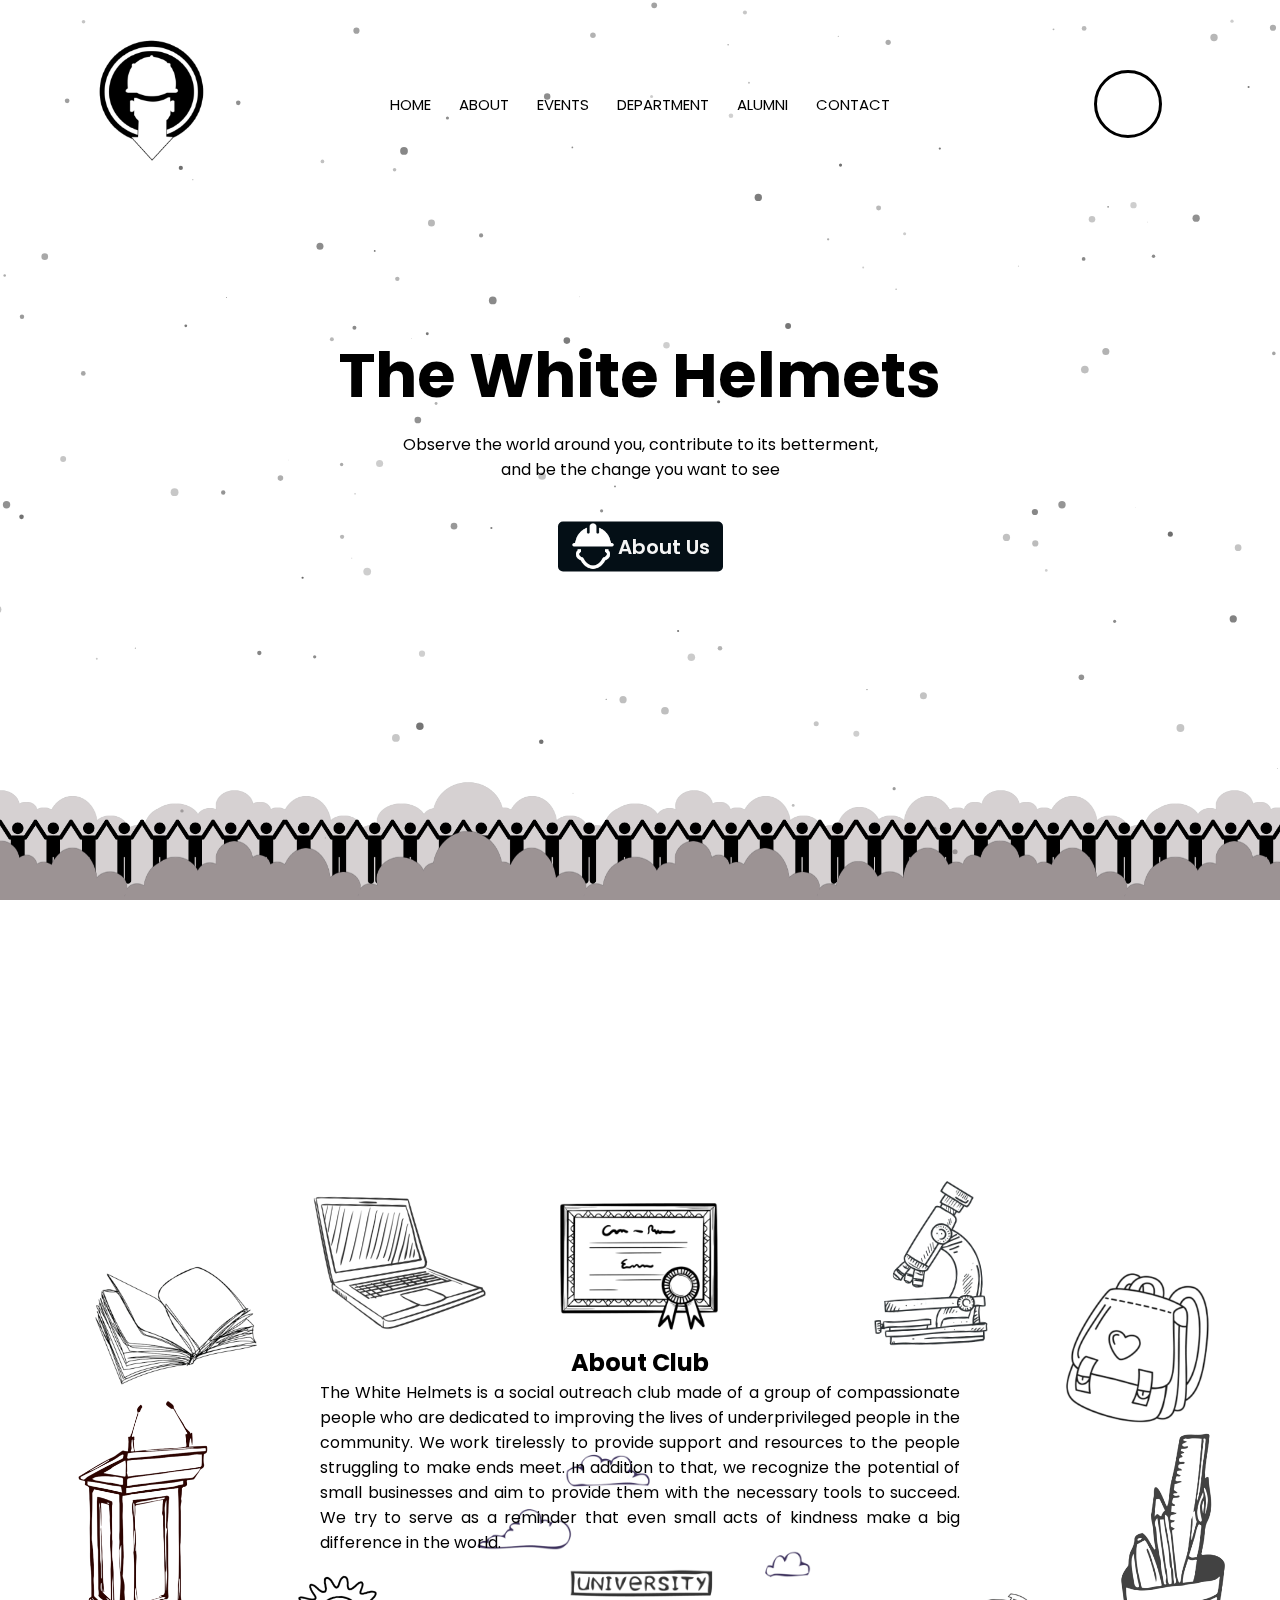
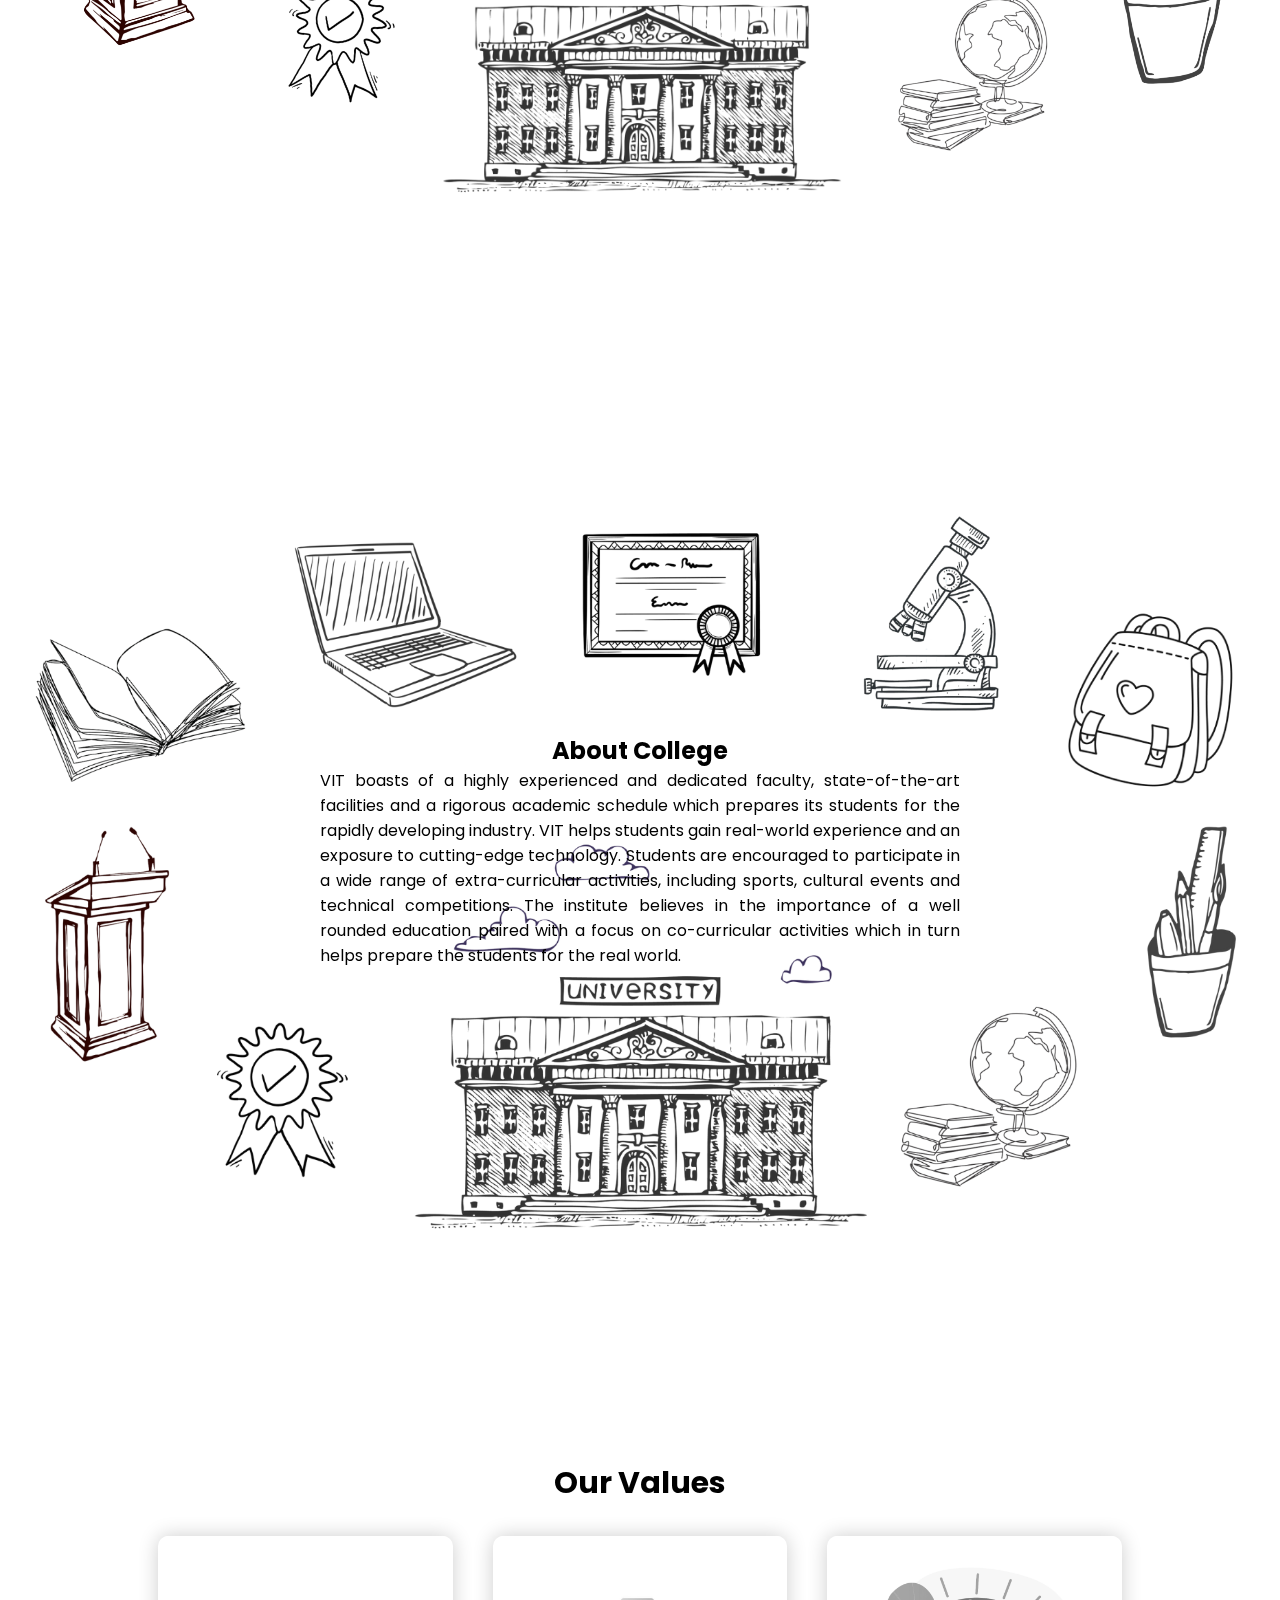
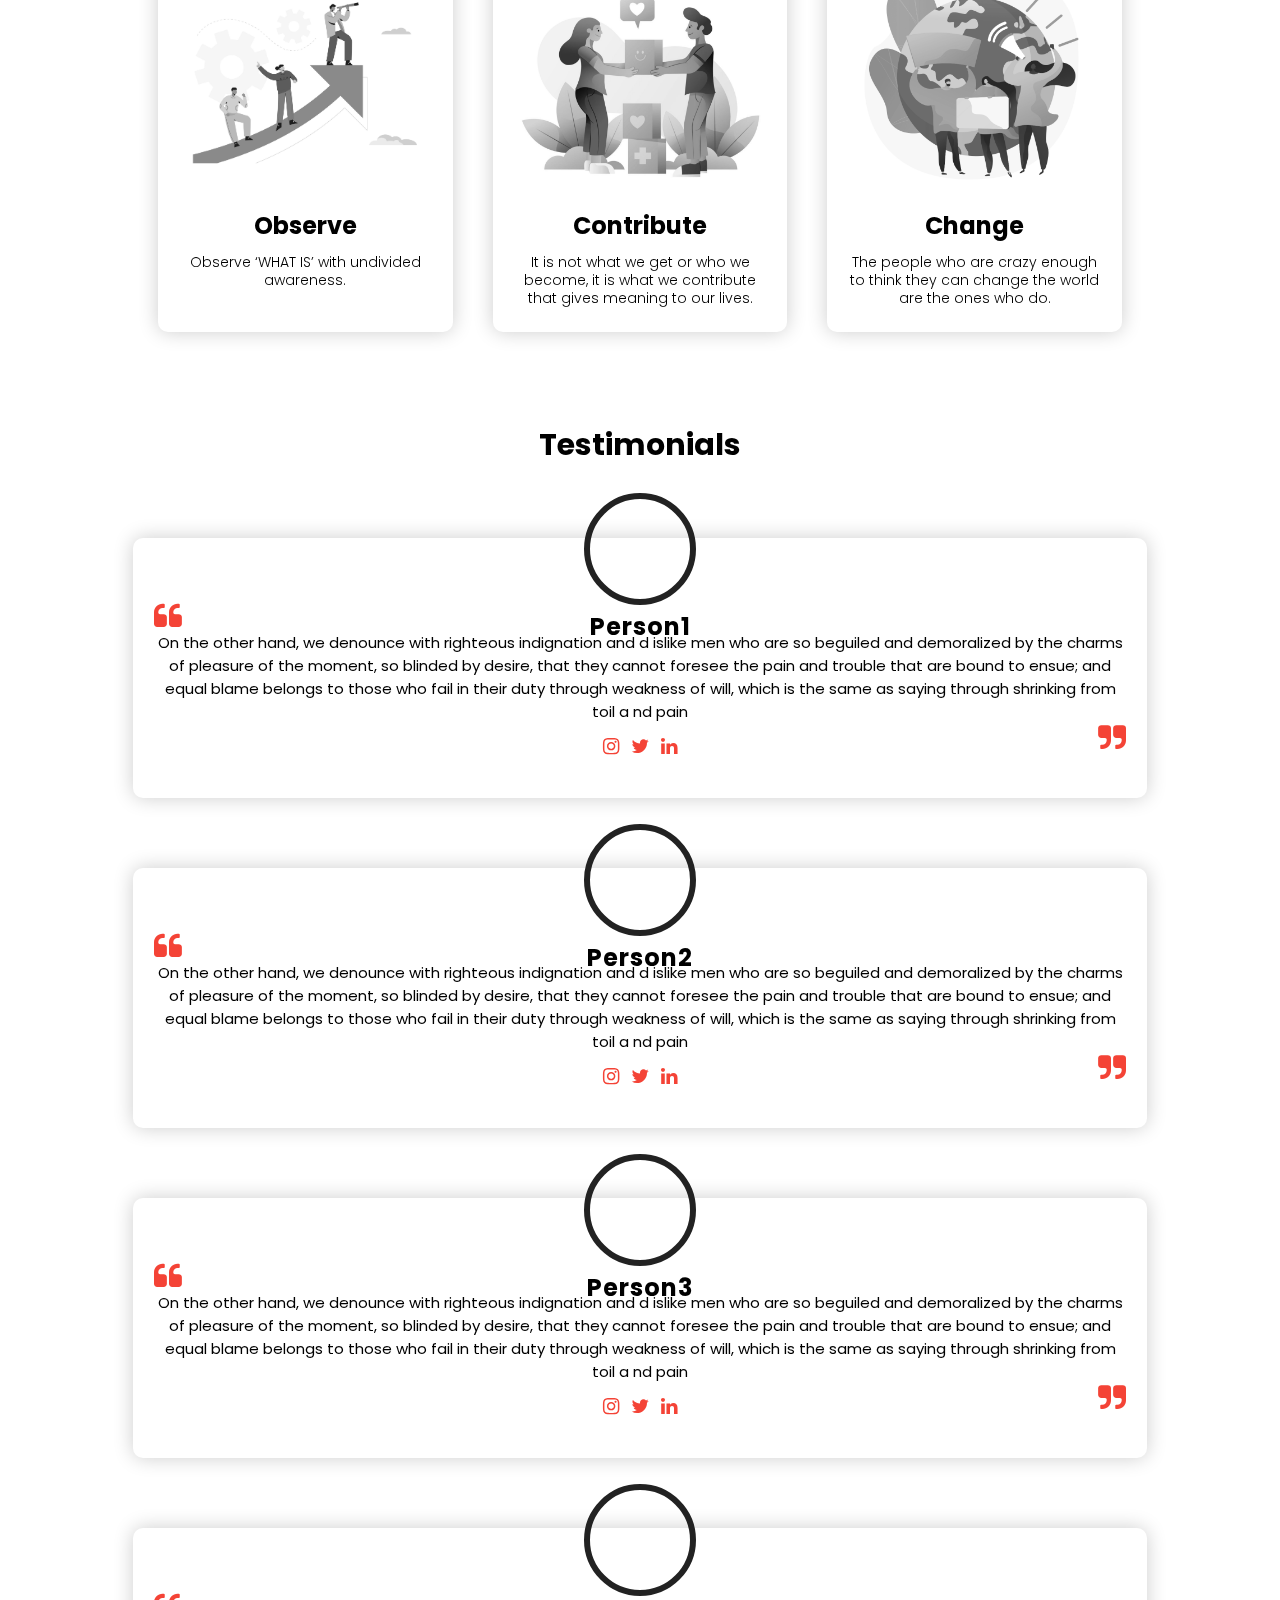
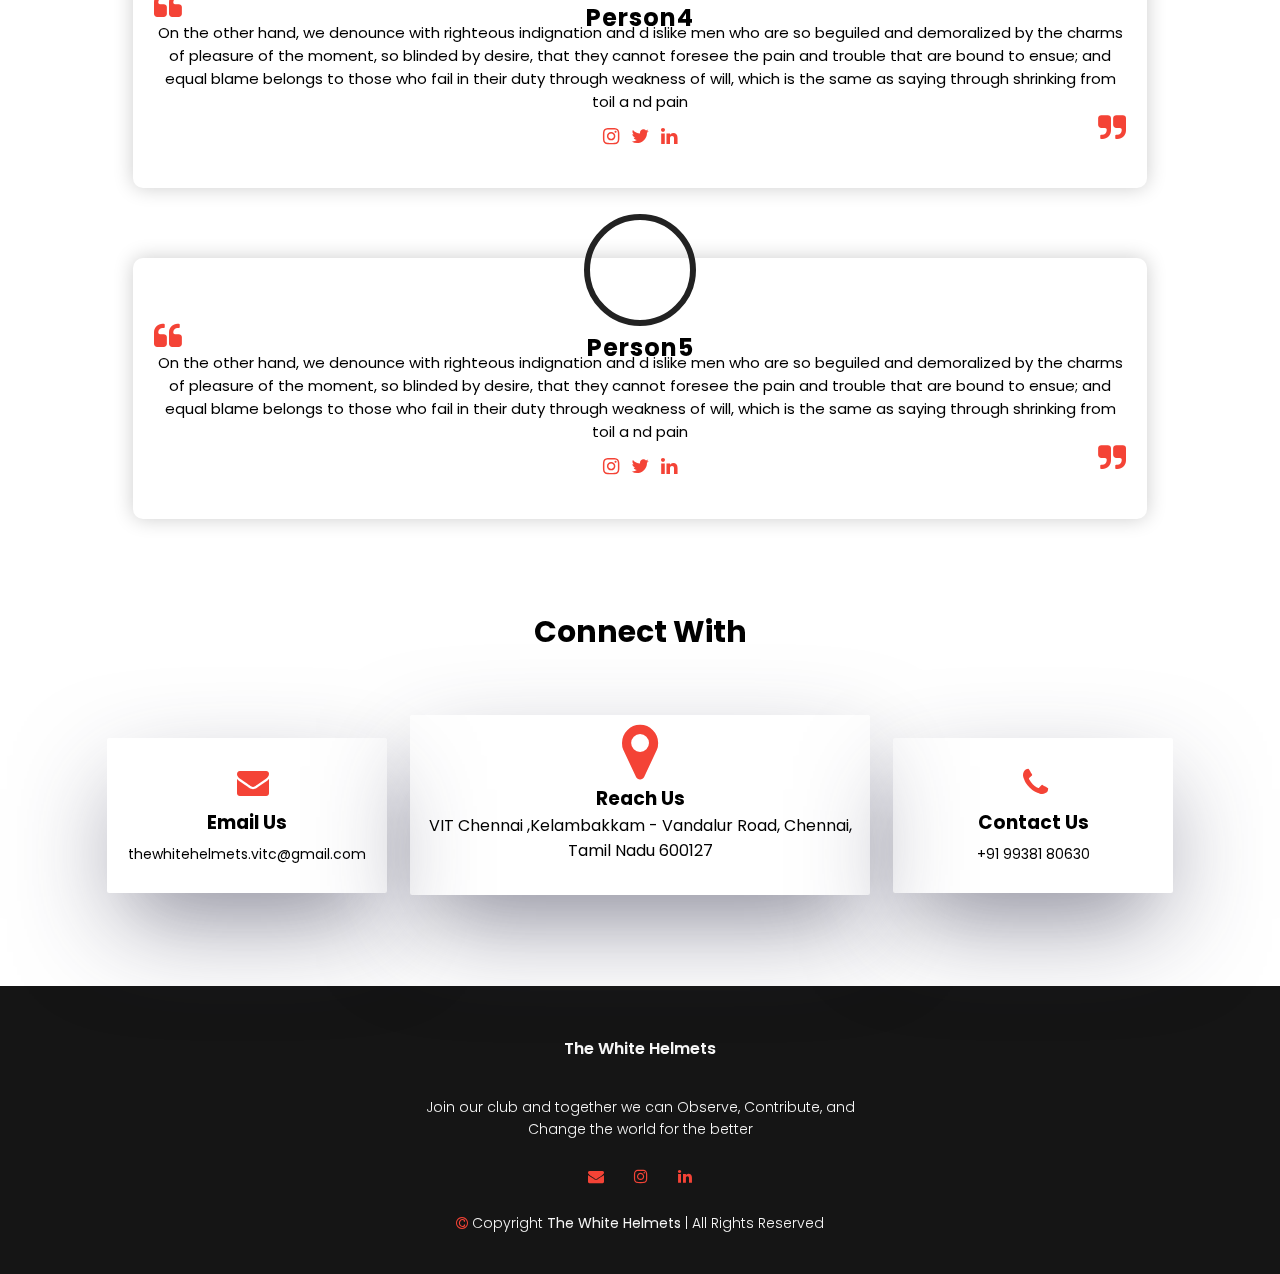
==== index.html @ 74035ccf "Webpage Upload" ====
<!DOCTYPE html>
<html lang="en">
  <head>
    <meta charset="UTF-8" />
    <meta http-equiv="X-UA-Compatible" content="IE=edge" />
    <meta name="viewport" content="width=device-width, initial-scale=1.0" />
    <link rel="stylesheet" href="home.css" />
    <title>The White Helmets</title>
    <link rel="icon" href="image/t_logo.png" type="image/icon type">
    <link rel="preconnect" href="https://fonts.googleapis.com" />
    <link rel="preconnect" href="https://fonts.gstatic.com" crossorigin />
    <link
      href="https://fonts.googleapis.com/css2?family=Poppins:wght@100;300;400;600;700&display=swap"
      rel="stylesheet"
    />
    <link
      rel="stylesheet"
      href="https://stackpath.bootstrapcdn.com/font-awesome/4.7.0/css/font-awesome.min.css"
    />
    <link
      href="https://cdn.jsdelivr.net/npm/remixicon@2.5.0/fonts/remixicon.css"
      rel="stylesheet"
    />
    <link
      rel="stylesheet"
      href="https://cdnjs.cloudflare.com/ajax/libs/owl-carousel/1.3.3/owl.carousel.min.css"
    />
    <link
      rel="stylesheet"
      href="https://cdnjs.cloudflare.com/ajax/libs/owl-carousel/1.3.3/owl.theme.min.css"
    />
  </head>
  <body>
    <!--Loader -->
    <div class="loader">
      <svg class="l-svg" xmlns="http://www.w3.org/2000/svg" xml:lang="en" xmlns:xlink="http://www.w3.org/1999/xlink"
          viewBox="0 0 500 500">
          <defs>
              <path id="textcircle" d="M250,400
                         a150,150 0 0,1 0,-300a150,150 0 0,1 0,300Z" transform="rotate(12,250,250)" />
          </defs>
          <g class="textcircle">
              <text class="l-text" textLength="940">
                  <textPath xlink:href="#textcircle" aria-label="CSS & SVG are awesome" textLength="940">
                      Observe&#160;&#160;Contribute&#160;&#160;Change&#160;&#160;
                  </textPath>
              </text>
          </g>
      </svg>
      </div>
    <!-- section 1-->
    <!-- navbar, Home -->
    <section class="header" id="particles-section">
      <nav>
        <a href="index.html"
          ><img
            src="image/logo.png"
        /></a>
        <div class="nav-links" id="navLinks">
          <div class="mh-link">
            <h2>
              The White<br />
              Helmets
            </h2>
            <i class="fa fa-times" id="fa-times" onclick="hideMenu()"></i>
          </div>
          <ul>
            <li><a href="index.html">HOME</a></li>
            <li><a href="index.html#about">ABOUT</a></li>
            <li><a href="events.html">EVENTS</a></li>
            <li><a href="department.html">DEPARTMENT</a></li>
            <li><a href="alumni.html">ALUMNI</a></li>
            <li><a href="index.html#contact">CONTACT</a></li>
          </ul>
        </div>
        <i class="fa fa-bars" onclick="showMenu()"></i>
        <div class="wrapper">
          <button class="l-btn">
            <i class="ri-share-line"></i>
          </button>
          <ul class="list">
            <li class="item">
              <a href="https://www.instagram.com/twh_vitc/" target="_blank" class="link ig">
                <i class="ri-instagram-line"></i>
              </a>
            </li>
            <li class="item" style="--d: 0.25s">
              <a href="https://www.linkedin.com/company/the-white-helmets-vit-chennai/" target="_blank" class="link tw">
                <i class="ri-linkedin-box-line"></i>
              </a>
            </li>
            <li class="item" style="--d: 0.5s">
              <a href="mailto:thewhitehelmets.vitc@gmail.com" target="_blank" class="link sc">
                <i class="ri-mail-line"></i>
              </a>
            </li>
          </ul>
        </div>
      </nav>
      <div class="text-box">
        <h1>The White Helmets</h1>
        <p>
          Observe the world around you, contribute to its betterment,<br /> and be the change you want to see
          
        </p>
        <div class="au-btn">
          <a class="btn" style="text-decoration: none" href="#about">
            <span class="icon">
              <img src="image/hicon.png" height="50px" />
            </span>
            <span class="text">About Us</span>
          </a>
        </div>
      </div>
      
      <div class="bkcloud cloud1"></div>
      <div class="people people1"></div>
      <div class="frontcloud cloud2"></div>
      <div class="particles-js1" id="particles-js"></div>
    </section>
    <!-- section doodle -->
    <section class="doodle"></section>

    <!-- section 2-->
    <!-- about club -->
<!--    <section class="about-club">
      <div class="row">
        <div class="about-col">
          <img src="image/club.png" />
        </div>
        <div class="about-col">
          <h2>About Club</h2>
          <p class="a-p1">
            The White Helmets is a social outreach club made of a group of 
            compassionate people who are dedicated to improving the lives of 
            underprivileged people in the community. We work tirelessly to 
            provide support and resources to the people struggling to make ends meet. 
            In addition to that, we recognize the potential of small businesses and aim 
            to provide them with the necessary tools to succeed. We try to serve as a 
            reminder that even small acts of kindness make a big difference in the world.
          </p>
        </div>
      </div>
    </section>    -->
    <!-- section doodle -->
    <!--<section class="doodle"></section>-->

    <!-- section 3 -->
    <!-- About Club -->
    <a name="about"></a>
    <section class="about-college">
      <div class="about-coll">
        <h2>About Club</h2>
        <p class="aco-p">
          The White Helmets is a social outreach club made of a group of 
            compassionate people who are dedicated to improving the lives of 
            underprivileged people in the community. We work tirelessly to 
            provide support and resources to the people struggling to make ends meet. 
            In addition to that, we recognize the potential of small businesses and aim 
            to provide them with the necessary tools to succeed. We try to serve as a 
            reminder that even small acts of kindness make a big difference in the world.
        </p>
      </div>
      <div class="image-wrapper">
        <div id="shake-image">
          <img src="image/waste/1.png" class="shake-image" />
          <img src="image/waste/2.png" class="shake-image" />
          <img src="image/waste/3.png" class="shake-image" />
          <img src="image/waste/4.png" class="shake-image" />
          <img src="image/waste/5.png" class="shake-image" />
          <img src="image/waste/6.png" class="shake-image" />
          <img src="image/waste/7.png" class="shake-image" />
          <img src="image/waste/8.png" class="shake-image" />
          <img src="image/waste/9.png" class="shake-image" />
          <img src="image/waste/10.png" class="shake-image" />
        </div>
      </div>
    </section>
    <!-- section doodle -->
    <section class="doodle"></section>

    <!-- section 4 -->
    <!-- about College -->
    <section class="clg-container">
      <div class="about-coll">
        <h2>About College</h2>
        <p class="aco-p">
          VIT boasts of a highly experienced and dedicated faculty, state-of-the-art 
          facilities and a rigorous academic schedule which prepares its students 
          for the rapidly developing industry. VIT helps students gain real-world 
          experience and an exposure to cutting-edge technology. Students are 
          encouraged to participate in a wide range of extra-curricular activities,
           including sports, cultural events and technical competitions. The institute 
           believes in the importance of a well rounded education paired with a focus on 
           co-curricular activities which in turn helps prepare the students for the real world.
        </p>
      </div>
      <div id="shake-image">
      <img src="image/college/1.png" class="co-object" data-value="-2" />
      <img src="image/college/2.png" class="co-object" data-value="6" />
      <img src="image/college/3.png" class="co-object" data-value="4" />
      <img src="image/college/4.png" class="co-object" data-value="6" />
      <img src="image/college/5.png" class="co-object" data-value="8" />
      <img src="image/college/6.png" class="co-object" data-value="-4" />
      <img src="image/college/7.png" class="co-object" data-value="5" />
      <img src="image/college/8.png" class="co-object" data-value="-9" />
      <img src="image/college/9.png" class="co-object" data-value="3" />
      <img src="image/college/10.png" class="co-object" data-value="7" />
    </div>
    </section>
    <!-- section doodle -->
    <section class="doodle"></section>

    <!-- section 5 -->
    <!-- our value-->
    <section class="value">
      <h1>Our Values</h1>
      <div class="v-row">
          <div class="v-card">
              <img src="image/values/1.png">
              <h2>Observe</h2>
              <p>Observe ‘WHAT IS’ with undivided awareness. <br> &emsp;</p>
          </div>
          <div class="v-card">
              <img src="image/values/2.png">
              <h2>Contribute</h2>
              <p>It is not what we get or who we become, it is what we contribute that gives meaning to our lives.</p>
          </div>
          <div class="v-card">
              <img src="image/values/3.png">
              <h2>Change</h2>
              <p>The people who are crazy enough to think they can change the world are the ones who do.</p>
          </div>
      </div>
    </section>

    <!-- section 6 -->
    <!-- testimonial -->
    <section class="t-container">
      <h1>Testimonials</h1>
      <div class="t-row">
        <div class="t-column">
          <div id="testimonial-slider" class="owl-carousel">
            <!--person1-->
            <div class="testimonial">
              <div class="profile">
                <div class="imgbox">
                  <img src="https://vitap.ac.in/wp-content/uploads/2020/12/Viswanthan-Sir.jpg" alt="" />
                </div>
                <h2>person1</h2>
              </div>
              <p>
                <span class="fa fa-quote-left left"></span>On the other hand, we
                denounce with righteous indignation and d islike men who are so
                beguiled and demoralized by the charms of pleasure of the
                moment, so blinded by desire, that they cannot foresee the pain
                and trouble that are bound to ensue; and equal blame belongs to
                those who fail in their duty through weakness of will, which is
                the same as saying through shrinking from toil a nd pain
                <span class="fa fa-quote-right right"></span>
              </p>
              <div class="social">
                <i class="fa fa-instagram"></i>
                <i class="fa fa-twitter"></i>
                <i class="fa fa-linkedin"></i>
              </div>
            </div>
            <!--person2-->
            <div class="testimonial">
              <div class="profile">
                <div class="imgbox">
                  <img src="https://vitap.ac.in/wp-content/uploads/2020/12/Viswanthan-Sir.jpg" alt="" />
                </div>
                <h2>person2</h2>
              </div>
              <p>
                <span class="fa fa-quote-left left"></span>On the other hand, we
                denounce with righteous indignation and d islike men who are so
                beguiled and demoralized by the charms of pleasure of the
                moment, so blinded by desire, that they cannot foresee the pain
                and trouble that are bound to ensue; and equal blame belongs to
                those who fail in their duty through weakness of will, which is
                the same as saying through shrinking from toil a nd pain
                <span class="fa fa-quote-right right"></span>
              </p>
              <div class="social">
                <i class="fa fa-instagram"></i>
                <i class="fa fa-twitter"></i>
                <i class="fa fa-linkedin"></i>
              </div>
            </div>
            <!--person3-->
            <div class="testimonial">
              <div class="profile">
                <div class="imgbox">
                  <img src="https://vitap.ac.in/wp-content/uploads/2020/12/Viswanthan-Sir.jpg" alt="" />
                </div>
                <h2>person3</h2>
              </div>
              <p>
                <span class="fa fa-quote-left left"></span>On the other hand, we
                denounce with righteous indignation and d islike men who are so
                beguiled and demoralized by the charms of pleasure of the
                moment, so blinded by desire, that they cannot foresee the pain
                and trouble that are bound to ensue; and equal blame belongs to
                those who fail in their duty through weakness of will, which is
                the same as saying through shrinking from toil a nd pain
                <span class="fa fa-quote-right right"></span>
              </p>
              <div class="social">
                <i class="fa fa-instagram"></i>
                <i class="fa fa-twitter"></i>
                <i class="fa fa-linkedin"></i>
              </div>
            </div>
            <!--person4-->
            <div class="testimonial">
              <div class="profile">
                <div class="imgbox">
                  <img src="https://vitap.ac.in/wp-content/uploads/2020/12/Viswanthan-Sir.jpg" alt="" />
                </div>
                <h2>person4</h2>
              </div>
              <p>
                <span class="fa fa-quote-left left"></span>On the other hand, we
                denounce with righteous indignation and d islike men who are so
                beguiled and demoralized by the charms of pleasure of the
                moment, so blinded by desire, that they cannot foresee the pain
                and trouble that are bound to ensue; and equal blame belongs to
                those who fail in their duty through weakness of will, which is
                the same as saying through shrinking from toil a nd pain
                <span class="fa fa-quote-right right"></span>
              </p>
              <div class="social">
                <i class="fa fa-instagram"></i>
                <i class="fa fa-twitter"></i>
                <i class="fa fa-linkedin"></i>
              </div>
            </div>
            <!--person5-->
            <div class="testimonial">
              <div class="profile">
                <div class="imgbox">
                  <img src="https://vitap.ac.in/wp-content/uploads/2020/12/Viswanthan-Sir.jpg" alt="" />
                </div>
                <h2>person5</h2>
              </div>
              <p>
                <span class="fa fa-quote-left left"></span>On the other hand, we
                denounce with righteous indignation and d islike men who are so
                beguiled and demoralized by the charms of pleasure of the
                moment, so blinded by desire, that they cannot foresee the pain
                and trouble that are bound to ensue; and equal blame belongs to
                those who fail in their duty through weakness of will, which is
                the same as saying through shrinking from toil a nd pain
                <span class="fa fa-quote-right right"></span>
              </p>
              <div class="social">
                <i class="fa fa-instagram"></i>
                <i class="fa fa-twitter"></i>
                <i class="fa fa-linkedin"></i>
              </div>
            </div>
          </div>
        </div>
      </div>
    </section>

    <!-- section 7 -->
    <!-- contact -->
    <a name="contact"></a>
    <section class="c-container">
      <h1>Connect With</h1>
      <div class="c-row">
      <!--Email-->
      <div class="card">
          <div class="content">
            <a href="mailto:thewhitehelmets.vitc@gmail.com" target="_blank"><i class="fa fa-envelope fa-2x"></i></a>
            <h3>Email Us</h3>
            <p>thewhitehelmets.vitc@gmail.com</p>  
          </div>
      </div>
      <!--Address-->
      <div class="cardc">
          <a href="https://goo.gl/maps/TzRjqMBeVDcu6kut5" target="_blank"><i class="fa fa-map-marker fa-4x"></i></a>
          <h3>Reach Us</h3>
          <p>VIT Chennai ,Kelambakkam - Vandalur Road, Chennai, Tamil Nadu 600127</p>
      </div>
      <!--Phone-->
      <div class="card">
          <div class="content">
          <a href="tel:+9938180630" target="_blank"><i class="fa fa-phone fa-2x"></i></a>
          <h3>Contact Us</h3>
          <p>+91&nbsp99381&nbsp80630</p>
      </div>
      </div>
    </div>
    </section>

    <!--Footer-->
    <section class="footer">
      <h4>The White Helmets</h4>
      <p>
        <!--Our motto is more than just words - It's a call to action. <br />
        Join The White Helmets and become a part of a community that's 
        committed to Observing, Contributing, and <br />Changing the world for the better.-->
        Join our club and together we can Observe, Contribute, and<br /> Change the world for the better
      </p>
      <div class="icons">
        <a href="mailto:thewhitehelmets.vitc@gmail.com" target="_blank"><i class="fa fa-envelope"></i></a>
        <a href="https://www.instagram.com/twh_vitc/" target="_blank"><i class="fa fa-instagram"></i></a>
        <a href="https://www.linkedin.com/company/the-white-helmets-vit-chennai/" target="_blank"><i class="fa fa-linkedin"></i></a>
        <!--<a href=""><i class="fa fa-twitter"></i></a>-->
      </div>
      <p><i class="fa fa-copyright"></i> Copyright <b>The White Helmets</b> | All Rights Reserved</p>
    </section>

    <!-- JavaScript code -->
    <!-- loader -->
    <script>
      window.addEventListener("load", () => {
          const loader = document.querySelector(".loader");
          loader.classList.add("loader--hidden");
          loader.addEventListener("transitionend", () => {
              document.body.removeChild(loader);
          });
      });
  </script>
    <!--particle-->
    <script src="file/particles/particles.js"></script>
    <script src="file/particles/app.js"></script>
    <!--functionalities-->
    <script>
      var navLinks = document.getElementById("navLinks");
      function showMenu() {
        navLinks.style.left = "0";
      }
      function hideMenu() {
        navLinks.style.left = "-100%";
      }
      //
      const btnEl = document.querySelector(".l-btn");
      const toggleOptions = () => {
        const wrapperEl = document.querySelector(".wrapper");
        const iconEl = btnEl.querySelector("i");

        wrapperEl.classList.toggle("active");

        if (iconEl.classList.contains("ri-share-line")) {
          iconEl.classList.replace("ri-share-line", "ri-close-line");
        } else {
          iconEl.classList.replace("ri-close-line", "ri-share-line");
        }
      };
      btnEl.addEventListener("click", toggleOptions);

      const image = document.getElementById("shake-image");
      // var image=document.getElementsByClassName('shake-image')
      //Shake the image when the mouse is moved
      document.addEventListener("mousemove", () => {
        image.classList.add("shake");

        setTimeout(() => {
          image.classList.remove("shake");
        }, 500);
      });
      
      // Shake the image when the page is scrolled
      document.addEventListener("scroll", () => {
        image.classList.add("shake");

        setTimeout(() => {
          image.classList.remove("shake");
        }, 500);
      });

      //
      // parallax shaking
      document.addEventListener("scroll", parallax);
document.addEventListener("mousemove", parallax);

function parallax(e) {
  var scroll_position = window.scrollY;
  var mouse_x = e.clientX;
  var mouse_y = e.clientY;

  document.querySelectorAll(".co-object").forEach(function(move) {
    var moving_value = move.getAttribute("data-value");
    var x = (mouse_x * moving_value) / 200 ;
    var y = (mouse_y * moving_value) / 200 ;
    
    move.style.transform = "translate(" + x + "px, " + y + "px)";
  });
}
    </script>
    <!--testimonial-->
    <script
      type="text/javascript"
      src="https://code.jquery.com/jquery-1.12.0.min.js"
    ></script>
    <script
      type="text/javascript"
      src="https://cdnjs.cloudflare.com/ajax/libs/owl-carousel/1.3.3/owl.carousel.min.js"
    ></script>

    <script>
      $(document).ready(function () {
        $("#testimonial-slider").owlCarousel({
          items: 2,
          itemsDesktop: [1000, 2],
          itemsDesktopSmall: [990, 2],
          itemsTablet: [768, 1],
          pagination: true,
          navigation: false,
          navigationText: ["", ""],
          slideSpeed: 1000,
          autoPlay: true,
        });
      });
    </script>

  </body>
</html>
---- home.css ----
@import url("https://fonts.googleapis.com/css2?family=Concert+One&family=Patrick+Hand&display=swap");

* {
  margin: 0;
  padding: 0;
  font-family: "Poppins", sans-serif;
  scroll-behavior: smooth;
  cursor: url("data:image/svg+xml,%3Csvg width='6mm' height='6mm' viewBox='0 0 8 8' xmlns='http://www.w3.org/2000/svg'%3E%3Ccircle cx='4' cy='4' r='3.5' style='fill:%23f44336;opacity:.7;'/%3E%3C/svg%3E"), auto;  
}
.header {
  min-height: 100vh;
  width: 100%;
  position: relative;
  overflow-x: hidden;
}
nav {
  display: flex;
  padding: 2% 6%;
  justify-content: space-between;
  align-items: center;
  z-index: 1000;
}
nav img {
  width: 150px;
}
.nav-links {
  flex: 1;
  text-align: center;
}
.nav-links ul li {
  list-style: none;
  display: inline-block;
  padding: 8px 12px;
  position: relative;
}
.nav-links ul li a {
  color: #000;
  text-decoration: none;
  font-size: 15px;
}
.nav-links ul li a:hover {
  color: #f44336;
}
.nav-links ul li::after,
.nav-links ul li::before {
  content: "";
  width: 0%;
  height: 2px;
  background: blue;
  position: absolute;
  transition: 0.4s all ease-in-out;
}
.nav-links ul li::after {
  bottom: 0;
  right: 0;
}
.nav-links ul li::before {
  top: 0;
  left: 0;
}
.nav-links ul li:hover::before {
  right: 0;
  left: auto;
  width: 100%;
  background-color: #f44336;
}
.nav-links ul li:hover::after {
  right: auto;
  left: 0;
  width: 100%;
  background-color: #f44336;
}
.ri-share-line {
  width: 45px;
}
/* share link */
.wrapper {
  position: relative;
  display: flex;
  justify-content: center;
  align-items: center;
  height: 150px;
  width: 150px;
  z-index: 10;
}
.wrapper :is(.l-btn, .link) {
  position: absolute;
  display: inline-flex;
  align-items: center;
  justify-content: center;
  background-color: #fff;
  color: #151515;
  border-radius: 50%;
}
.wrapper :is(.l-btn) {
  width: 70px;
  height: 70px;
  outline: 3px solid #000;
  outline-offset: -4px;
}
.wrapper :is(.link) {
  transform: translate(-25px, -25px);
  width: 50px;
  height: 50px;
}
.l-btn {
  position: absolute;
  border: none;
  z-index: 10;
}
.active .l-btn,
.l-btn:hover {
  outline: 3px solid #f44336;
  outline-offset: -4px;
}
.item {
  position: absolute;
  list-style: none;
  transition: transform 0.5s;
  transition-delay: var(--d);
}
.wrapper.active .item:nth-child(1) {
  transform: translateY(70px);
}
.wrapper.active .item:nth-child(2) {
  transform: translateY(130px);
}
.wrapper.active .item:nth-child(3) {
  transform: translateY(190px);
}
.link:hover {
  color: #fff;
  transition: background-color 0.5s;
}
.ig:hover {
  background-image: radial-gradient(
    circle at 30% 107%,
    #fdf497 0%,
    #fdf497 5%,
    #fd5949 45%,
    #d6249f 60%,
    #285aeb 90%
  );
}
.tw:hover {
  background-color: #0061be;
}
.sc:hover {
  background-image: conic-gradient(
    #ff4131 0%,
    #ffbf00 25%,
    #34a853 50%,
    #4285f4 75%,
    #ff4131 90%
  );
}
/* section 1*/
/* s1 text box */
.text-box {
  width: 90%;
  color: #000;
  position: absolute;
  top: 50%;
  left: 50%;
  transform: translate(-50%, -50%);
  text-align: center;
}
.text-box h1 {
  font-size: 62px;
}
.text-box p {
  margin: 10px 0 40px;
  font-size: 16px;
  color: #000;
}
.au-btn {
  display: flex;
  justify-content: center;
}
/* about us button */
.btn {
  width: 165px;
  height: 50px;
  border-radius: 5px;
  border: none;
  transition: all 0.5s ease-in-out;
  font-size: 20px;
  font-family: Verdana, Geneva, Tahoma, sans-serif;
  font-weight: 600;
  display: flex;
  align-items: center;
  background: #040f16;
  color: #f5f5f5;
}
.btn:hover {
  box-shadow: 0 0 20px 0px #2e2e2e3a;
}
.btn .icon {
  position: absolute;
  height: 40px;
  width: 70px;
  display: flex;
  justify-content: center;
  align-items: center;
  transition: all 0.5s;
}
.btn .text {
  transform: translateX(55px);
  padding-left: 5px;
}
.btn:hover .icon {
  width: 163px;
}
.btn:hover .text {
  transition: all 0.5s;
  opacity: 0;
}
.btn:focus {
  outline: none;
}
.btn:active .icon {
  transform: scale(0.85);
}
.mh-link {
  display: none;
}
nav .fa {
  display: none;
}

@media (max-width: 700px) {
  .nav-links ul li::after,
  .nav-links ul li::before {
    background-color: #f44336;
  }
  .text-box h1 {
    font-size: 34px;
  }
  .text-box p {
    font-size: 14px;
  }
  .nav-links ul li {
    display: block;
  }
  .nav-links ul li a:hover {
    color: #000;
  }
  .nav-links ul li a {
    font-size: 18px;
  }
  .nav-links {
    position: absolute;
    background: #f44336;
    height: 100vh;
    width: 100%;
    top: 0;
    left: -100%;
    text-align: center;
    z-index: 2;
    transition: 1s;
  }
  nav .fa {
    display: block;
    color: #000;
    margin: 10px;
    text-align: right;
    font-size: 22px;
    cursor: pointer;
  }
  .mh-link {
    display: block;
    display: flex;
    justify-content: space-between;
    text-align: left;
    align-items: center;
    margin-top: 30px;
    padding: 25px;
  }
  .mh-link h2 {
    font-size: 30px;
    line-height: 30px;
  }
  .nav-links ul {
    padding: 30px;
  }
  .wrapper {
    display: none;
  }
}
@media (max-width: 885px) {
  .text-box h1 {
    font-size: 45px;
  }
}
/* cloud transition */
.bkcloud{
  position:absolute;
  bottom:0;
  left:0;
  width:100%;
  height: 120px;
  background: url("image/cloud/1.png");
  background-size: 1000px 113px ;
  opacity: 0.5;
}
.cloud1{
  animation: animate 30s  linear infinite;
  z-index: 995;
  animation-delay: 0s;
}
@keyframes animate{
  0%{
    background-position-x: 0;
  }
  100%{
    background-position-x: 1000px;
  }

}
.people{
  position:absolute;
  bottom:0;
  left:0;
  width:100%;
  height: 84px;
  background: url("image/cloud/2.png");
  background-size: 1000px 70px ;
  z-index: 997;
}
.frontcloud{
  position:absolute;
  bottom:0;
  left:0;
  width:100%;
  height: 72px;
  background: url("image/cloud/3.png");
  filter: brightness(90%);
  background-size: 1000px 74px ;
}
.cloud2{
  animation: animate1 30s  linear infinite;
  z-index: 1000;
  animation-delay: 0s;
}
@keyframes animate1{
  0%{
    background-position-x: 1000px;
  }
  100%{
    background-position-x: 0;
  }
}


/* section doodle */
/* doodle */
.doodle{
  height: 100px;
  background-image: url("image/doodle3.jpg");
  background-size: cover;
  background-attachment: fixed;
}

/* section 2 */
/*about us*/
.about-club {
  width: 80%;
  height: 100vh;
  margin: auto;
  background-color: #cecece;
}
.row {
  padding: 20px;
  display: flex;
  justify-content: space-between;
}
.about-col {
  padding: 10px;
}
.about-col img {
  width: 500px;
  filter: grayscale(100%);
}
.a-p1 {
  text-align: justify;
}
@media (max-width: 750px) {
  .doodle{
    height: 100px;
  }
  .row{
    flex-direction: column; /* to flex the box in row to column*/
    align-items: center;
    flex-wrap: wrap;
  }
  .about-col img {
    width: 100%;
  }
}


/* section 3 */
.about-college {
  height: 100vh;
  display: flex;
  flex-direction: column;
  justify-content: center;
  align-items: center;
  position: relative;
  overflow: hidden;
}
.about-coll {
  max-width: 50%;
  text-align: center;
  position: relative;
  z-index: 2;
}
.aco-p{
  text-align: justify;
}
.image-wrapper {
  position: absolute;
  top: 50%;
  left: 50%;
  transform: translate(-50%, -50%);
  z-index: 1;
  display: flex;
  justify-content: center;
  align-items: center;
}
.image-wrapper img {
  object-fit: cover;
  position: absolute;
  transform-origin: center;
}
.image-wrapper img:nth-child(1) {
  transform: rotate(251deg) translateX(295px) rotate(-251deg);
  width: 190px;
}
.image-wrapper img:nth-child(2) {
  transform: rotate(304deg) translateX(344px) rotate(-307deg);
  width: 190px;
}
.image-wrapper img:nth-child(3) {
  transform: rotate(-24deg) translateX(453px) rotate(25deg);
  width: 170px;
}
.image-wrapper img:nth-child(4) {
  transform: rotate(-3deg) translateX(403px) rotate(1deg);
  width: 259px;
}
.image-wrapper img:nth-child(5) {
  transform: rotate(29deg) translateX(289px) rotate(-31deg);
  width: 162px;
}
.image-wrapper img:nth-child(6) {
  transform: rotate(197deg) translateX(213px) rotate(163deg);
  width: 410px;
}
.image-wrapper img:nth-child(7) {
  transform:rotate(164deg) translateX(396px) rotate(-158deg);
  width: 156px;
}
.image-wrapper img:nth-child(8) {
  transform: rotate(185deg) translateX(627px) rotate(-185deg);
  width: 255px;
}
.image-wrapper img:nth-child(9) {
  transform: rotate(201deg) translateX(589px) rotate(-200deg);
  width: 171px;
}
.image-wrapper img:nth-child(10) {
  transform: rotate(220deg) translateX(433px) rotate(-217deg);
  width: 183px;
}
#shake-image {
  /*position: relative;*/
  transition: transform 0.2s ease-in-out;
}
.shake {
  animation: shake 0.5s ease-in-out infinite;
}
@keyframes shake {
  0% {
    transform: translateX(0);
  }
  10% {
    transform: translateX(-3px) rotate(0deg);
  }
  20% {
    transform: translateX(3px) rotate(0deg);
  }
  30% {
    transform: translateX(-3px) rotate(0deg);
  }
  40% {
    transform: translateX(3px) rotate(0deg);
  }
  50% {
    transform: translateX(-2px) rotate(0deg);
  }
  60% {
    transform: translateX(2px) rotate(0deg);
  }
  70% {
    transform: translateX(-2px) rotate(0deg);
  }
  80% {
    transform: translateX(2px) rotate(0deg);
  }
  90% {
    transform: translateX(-1px) rotate(0deg);
  }
  100% {
    transform: translateX(1px) rotate(0deg);
  }
}

/* section 4*/
/* about college */
.clg-container{
  position: relative;
  width: 100%;
  height: 100vh;
  display: flex;
  justify-content: center;
  align-items: center;
  text-align: center;
  overflow: hidden;
}
.clg-container img{
  position: absolute;
  width: 100%;
  height: 100%;
  top: 0;
  left: 0;
  object-fit: contain;
}
.clg-container h2{
  z-index: 1;
  position: relative;
  
}

/* section 5 */
/* our values */
.value{
  width: 80%;
  margin: auto;
  text-align: center;
  padding-top: 60px;   /*top space*/
}
.value h1{
  font-size: 30px;
  font-weight: 700;
}
.v-row{
  display: flex;
  justify-content: center;
  align-items: center;
  padding: 10px;
}
.v-card{
  margin: 20px;
  flex-basis: 26%;
  padding: 10px 20px 25px 20px;
  border-radius: 10px;
  display: block;
  overflow: hidden;
  box-shadow: 0 0 20px 0px rgba(0,0,0,0.2);
  transition: 0.3s ease-in-out;
}
.v-card:hover{
  transform: scale(1.05);
}
.v-card img{
  width: 100%;
  filter: grayscale(100%);
  animation: fly 1.3s ease-in-out infinite alternate;
}
.v-card h2{
  margin-bottom: 10px;
}
.v-card p{
  font-size: 14px;
  font-weight: 300;
  line-height: 18px;
}
@keyframes fly {
  0% {
    transform: translateY(0);
  }
  100% {
    transform: translateY(-7px);
  }
}
@media(max-width:800px){
  .v-row{
      flex-direction: column;
  }
}
@media(max-width:400px){
  .value{
      width: 90%;
  }
}

/* section 6 */
/* testimonial */
.t-container {
  width: 80%;
  padding: 60px 15px 0 15px;
  margin: 0 auto 0 auto;
  text-align: center;
}
.t-container h1{
  font-size: 30px;
  font-weight: 700;
}
.t-row {
  margin: 0 -15px 0 -15px;
}
.t-column {
  width: 100%;
  display: flex;
  justify-content: center;
  flex-wrap: wrap;
  text-align: center;
}
.testimonial {
  position: relative;
  color: #fff;
  /*background: #222;
  width: 550px;
  height: 240px;*/
  margin: 70px 20px 30px 20px;
  padding: 38px 13px;
  border-radius: 10px;
  transition: 0.4s ease;
  box-shadow: 0 0 20px 0px rgba(0,0,0,0.2);
}
.profile {
  position: absolute;
  left: 50%;
  transform: translateX(-50%);
  /*margin: auto;*/
  top: -17%;
  width: 100%;
  display: block;
}
.t-column .testimonial .profile .imgbox {
  position: relative;
  height: 100px;
  width: 100px;
  margin: auto;
  border: solid 6px rgb(34, 34, 34);
  border-radius: 50%;
  overflow: hidden;
  transition: 0.3s ease;
}
.t-column .testimonial .profile .imgbox img {
  position: absolute;
  height: 100%;
  width: 100%;
  top: 0;
  left: 0;
  border-radius: 50%;
  object-fit: cover;
  filter: grayscale(100%);
  transition: 0.3s ease;
}
.testimonial:hover .imgbox, img {
  transform: scale(1.1);
}
.profile h2 {
  text-transform: capitalize;
  color: #000;
  margin-top: 4px;
  letter-spacing: 1px;
  text-align: center;
}
.testimonial p {
  margin-top: 25px;
  color: #000;
  /*height: 381px;    /*change*/
  padding: 0 8px;
  font-size: 15px;
  opacity: 1;
}
.testimonial .left {
  font-size: 30px;
  display: block;
  text-align: left;
  color: #f44336;
}
.testimonial .right {
  font-size: 30px;
  display: block;
  text-align: right;
  color: #f44336;
}
.social {
  width: 100%;
  margin-top: -20px;
}
.social i {
  font-size: 1.2em;
  color: #f44336;
  padding: 4px;
  /*background:rgba(255, 255,255, 0.08);*/
}
.owl-theme .owl-controls .owl-page span {
  border: 2px solid #222;
  background: #fff !important;
  border-radius: 50% !important;
  opacity: 1;
}
.owl-theme .owl-controls .owl-page.active span,
.owl-theme .owl-controls .owl-page:hover span {
  background: #f44336 !important;
  border-color: #f44336;
}
@media (max-width: 781px) {
  .t-container {
    width: 90%;
  }
  .testimonial {
    padding: 20px;
    text-align: center;
  }
  .profile{
    top:-13%;
  }
  .testimonial p {
    margin-top: 60px;
  }
  .testimonial .pic {
    display: block;
    position: static;
    margin: 0 auto 15px;
  }
}
@media (max-width: 970px) {
  .profile{
    top:-13%;
  }
}

/* section 7 */
/* contact */
.c-container {
  padding: 60px 15px 0 15px;
  margin: 0 auto 0 auto;
  text-align: center;
}
.c-container h1{
  font-size: 30px;
  font-weight: 700;
}
.c-row{
  display: flex;
  justify-content: center;
  margin-top: 60px;
}
.card{
  position: relative;
  border: 0px solid black;
  padding: 5px 15px;
  width: 250px;
  height: 145px;
  border-radius: 2px;
  text-align: center;
  box-shadow: rgba(255, 255, 255, 0.3) 0 5vw 6vw -8vw, rgba(255, 255, 255, 0) 
  0 4.5vw 5vw -6vw, rgba(50, 50, 80, 0.5) 0px 3vw 8vw -1vw, rgba(0, 0, 0, 0.1) 0px 4vw 5vw -3vw;
  margin:23px;
}
.card p{
  font-size: 14px;
}
.cardc{
  position: relative;
  border: 0px solid black;
  padding: 5px;
  width: 450px;
  height: 170px;
  border-radius: 2px;
  text-align: center;
  box-shadow: rgba(255, 255, 255, 0.3) 0 5vw 6vw -8vw, rgba(255, 255, 255, 0) 
  0 4.5vw 5vw -6vw, rgba(50, 50, 80, 0.5) 0px 3vw 8vw -1vw, rgba(0, 0, 0, 0.1) 0px 4vw 5vw -3vw;
}
.card i{
  position: relative;
  width: 20px;
  color:#f44336;  
  transition: 0.3s ease;
}
.cardc i{
  position: relative;
  color:#f44336;  
  transition: 0.3s ease;
}
.card:hover i, .cardc:hover i{
  transform: scale(1.2);
}
.content{
  padding: 24px 5px;
}
.content h3{
  margin: 7px 8px;
}
@media only screen and (max-width: 1000px)
{ 
  .c-row {
      display: flex;
      flex-direction: column;
      align-items: center;
    }
}
@media only screen and (max-width: 470px)
{ 
  .cardc{
      width:350px;
  }
}
@media only screen and (max-width: 364px)
{ 
  .cardc{
      width: 285px;
  }
  .card p{
    font-size: 14px;
  }
}

/*footer*/
.footer {
  width: 100%;
  text-align: center;
  padding: 30px 0;
  background-color: #151515;
  margin-top: 70px;       /*top space*/
}
.footer h4 {
  margin-top: 20px;
  margin-bottom: 25px;
  font-weight: 600;
  color: #f5f5f5;
}
.footer p {
  color: #f5f5f5;
  font-size: 14px;
  font-weight: 300;
  line-height: 22px;
  padding: 10px;
}
.icons .fa {
  color: #f44336;
  margin: 0 13px;
  cursor: pointer;
  padding: 18px 0;
}
.fa-copyright {
  color: #f44336;
}
@media(max-width: 600px){
  .footer p{
    padding: 0px 10px;
  }
}

/* scrolling */
::-webkit-scrollbar {
  width: 8px;                        /* width */
}
::-webkit-scrollbar-track {
  /* box-shadow: inset 0 0 5px grey; */
  border-radius: 10px;                /* Track */
}
::-webkit-scrollbar-thumb {
  background: #151515; 
  /* border-radius: 13px; */          /* Handle */
}
::-webkit-scrollbar-thumb:hover {
  background: #f44336;              /* Handle on hover */
}

/* particle */
#particles-section {
  position: relative;
  height: 100vh; /* adjust this value to match the height of your section */
  width: 100%; /* this will make the container width 100% of its parent element */
  overflow: hidden;
}
#particles-js {
  position: absolute;
  top: 0;
  left: 0;
  height: 100%;
  width: 100%;
  z-index: -10; /* make sure the particle container is on top of other elements */
}

/* loader */
.loader {
  position: fixed;
  top: 0;
  left: 0;
  width: 100vw;
  height: 100vh;
  display: flex;
  align-items: center;
  justify-content: center;
  background: #fff;
  overflow: hidden;
  transition: opacity 0.2s, visibility 0.75s;
  z-index: 1000;
}
.loader--hidden {
  opacity: 0;
  visibility: hidden;
}
.l-text {
  fill: black;
  font-family: "Lato", sans-serif;
  font-size: 25px;
  font-weight: 600;
  text-transform: uppercase;
  font-variant-ligatures: none;
  letter-spacing: 5px;
  animation: rotate 5s linear infinite;
  transform-origin: 250px 250px;
}
.l-svg {
  max-width: 50vmin;
  background: center url("image/loader.png");
  background-repeat: no-repeat;
  background-size: cover;
}
@keyframes rotate {
  to {
    transform: rotate(360deg);
  }
}
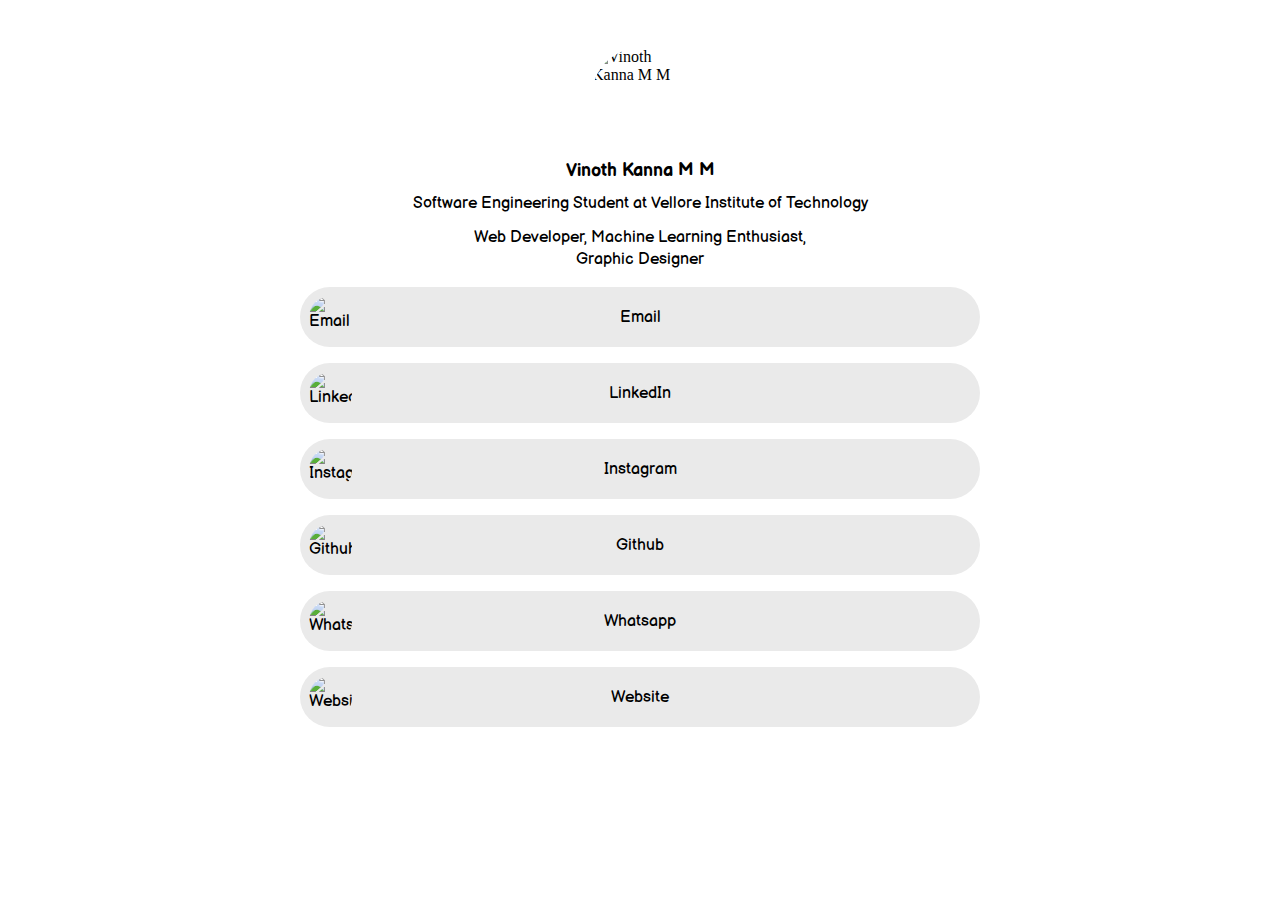
==== commit 2b0145b9: "Link Page" ====
--- a/index.html
+++ b/index.html
@@ -1,523 +1,1108 @@
-<!DOCTYPE html>
-<html lang="en">
-  <head>
-    <meta charset="UTF-8" />
-    <meta http-equiv="X-UA-Compatible" content="IE=edge" />
-    <meta name="viewport" content="width=device-width, initial-scale=1.0" />
-    <link rel="stylesheet" href="home.css" />
-    <title>The White Helmets</title>
-    <link rel="icon" href="image/t_logo.png" type="image/icon type">
-    <link rel="preconnect" href="https://fonts.googleapis.com" />
-    <link rel="preconnect" href="https://fonts.gstatic.com" crossorigin />
-    <link
-      href="https://fonts.googleapis.com/css2?family=Poppins:wght@100;300;400;600;700&display=swap"
-      rel="stylesheet"
-    />
-    <link
-      rel="stylesheet"
-      href="https://stackpath.bootstrapcdn.com/font-awesome/4.7.0/css/font-awesome.min.css"
-    />
-    <link
-      href="https://cdn.jsdelivr.net/npm/remixicon@2.5.0/fonts/remixicon.css"
-      rel="stylesheet"
-    />
-    <link
-      rel="stylesheet"
-      href="https://cdnjs.cloudflare.com/ajax/libs/owl-carousel/1.3.3/owl.carousel.min.css"
-    />
-    <link
-      rel="stylesheet"
-      href="https://cdnjs.cloudflare.com/ajax/libs/owl-carousel/1.3.3/owl.theme.min.css"
-    />
-  </head>
-  <body>
-    <!--Loader -->
-    <div class="loader">
-      <svg class="l-svg" xmlns="http://www.w3.org/2000/svg" xml:lang="en" xmlns:xlink="http://www.w3.org/1999/xlink"
-          viewBox="0 0 500 500">
-          <defs>
-              <path id="textcircle" d="M250,400
-                         a150,150 0 0,1 0,-300a150,150 0 0,1 0,300Z" transform="rotate(12,250,250)" />
-          </defs>
-          <g class="textcircle">
-              <text class="l-text" textLength="940">
-                  <textPath xlink:href="#textcircle" aria-label="CSS & SVG are awesome" textLength="940">
-                      Observe&#160;&#160;Contribute&#160;&#160;Change&#160;&#160;
-                  </textPath>
-              </text>
-          </g>
-      </svg>
-      </div>
-    <!-- section 1-->
-    <!-- navbar, Home -->
-    <section class="header" id="particles-section">
-      <nav>
-        <a href="index.html"
-          ><img
-            src="image/logo.png"
-        /></a>
-        <div class="nav-links" id="navLinks">
-          <div class="mh-link">
-            <h2>
-              The White<br />
-              Helmets
-            </h2>
-            <i class="fa fa-times" id="fa-times" onclick="hideMenu()"></i>
-          </div>
-          <ul>
-            <li><a href="index.html">HOME</a></li>
-            <li><a href="index.html#about">ABOUT</a></li>
-            <li><a href="events.html">EVENTS</a></li>
-            <li><a href="department.html">DEPARTMENT</a></li>
-            <li><a href="alumni.html">ALUMNI</a></li>
-            <li><a href="index.html#contact">CONTACT</a></li>
-          </ul>
-        </div>
-        <i class="fa fa-bars" onclick="showMenu()"></i>
-        <div class="wrapper">
-          <button class="l-btn">
-            <i class="ri-share-line"></i>
-          </button>
-          <ul class="list">
-            <li class="item">
-              <a href="https://www.instagram.com/twh_vitc/" target="_blank" class="link ig">
-                <i class="ri-instagram-line"></i>
-              </a>
-            </li>
-            <li class="item" style="--d: 0.25s">
-              <a href="https://www.linkedin.com/company/the-white-helmets-vit-chennai/" target="_blank" class="link tw">
-                <i class="ri-linkedin-box-line"></i>
-              </a>
-            </li>
-            <li class="item" style="--d: 0.5s">
-              <a href="mailto:thewhitehelmets.vitc@gmail.com" target="_blank" class="link sc">
-                <i class="ri-mail-line"></i>
-              </a>
-            </li>
-          </ul>
-        </div>
-      </nav>
-      <div class="text-box">
-        <h1>The White Helmets</h1>
-        <p>
-          Observe the world around you, contribute to its betterment,<br /> and be the change you want to see
-          
-        </p>
-        <div class="au-btn">
-          <a class="btn" style="text-decoration: none" href="#about">
-            <span class="icon">
-              <img src="image/hicon.png" height="50px" />
-            </span>
-            <span class="text">About Us</span>
-          </a>
-        </div>
-      </div>
-      
-      <div class="bkcloud cloud1"></div>
-      <div class="people people1"></div>
-      <div class="frontcloud cloud2"></div>
-      <div class="particles-js1" id="particles-js"></div>
-    </section>
-    <!-- section doodle -->
-    <section class="doodle"></section>
-
-    <!-- section 2-->
-    <!-- about club -->
-<!--    <section class="about-club">
-      <div class="row">
-        <div class="about-col">
-          <img src="image/club.png" />
-        </div>
-        <div class="about-col">
-          <h2>About Club</h2>
-          <p class="a-p1">
-            The White Helmets is a social outreach club made of a group of 
-            compassionate people who are dedicated to improving the lives of 
-            underprivileged people in the community. We work tirelessly to 
-            provide support and resources to the people struggling to make ends meet. 
-            In addition to that, we recognize the potential of small businesses and aim 
-            to provide them with the necessary tools to succeed. We try to serve as a 
-            reminder that even small acts of kindness make a big difference in the world.
-          </p>
-        </div>
-      </div>
-    </section>    -->
-    <!-- section doodle -->
-    <!--<section class="doodle"></section>-->
-
-    <!-- section 3 -->
-    <!-- About Club -->
-    <a name="about"></a>
-    <section class="about-college">
-      <div class="about-coll">
-        <h2>About Club</h2>
-        <p class="aco-p">
-          The White Helmets is a social outreach club made of a group of 
-            compassionate people who are dedicated to improving the lives of 
-            underprivileged people in the community. We work tirelessly to 
-            provide support and resources to the people struggling to make ends meet. 
-            In addition to that, we recognize the potential of small businesses and aim 
-            to provide them with the necessary tools to succeed. We try to serve as a 
-            reminder that even small acts of kindness make a big difference in the world.
-        </p>
-      </div>
-      <div class="image-wrapper">
-        <div id="shake-image">
-          <img src="image/waste/1.png" class="shake-image" />
-          <img src="image/waste/2.png" class="shake-image" />
-          <img src="image/waste/3.png" class="shake-image" />
-          <img src="image/waste/4.png" class="shake-image" />
-          <img src="image/waste/5.png" class="shake-image" />
-          <img src="image/waste/6.png" class="shake-image" />
-          <img src="image/waste/7.png" class="shake-image" />
-          <img src="image/waste/8.png" class="shake-image" />
-          <img src="image/waste/9.png" class="shake-image" />
-          <img src="image/waste/10.png" class="shake-image" />
-        </div>
-      </div>
-    </section>
-    <!-- section doodle -->
-    <section class="doodle"></section>
-
-    <!-- section 4 -->
-    <!-- about College -->
-    <section class="clg-container">
-      <div class="about-coll">
-        <h2>About College</h2>
-        <p class="aco-p">
-          VIT boasts of a highly experienced and dedicated faculty, state-of-the-art 
-          facilities and a rigorous academic schedule which prepares its students 
-          for the rapidly developing industry. VIT helps students gain real-world 
-          experience and an exposure to cutting-edge technology. Students are 
-          encouraged to participate in a wide range of extra-curricular activities,
-           including sports, cultural events and technical competitions. The institute 
-           believes in the importance of a well rounded education paired with a focus on 
-           co-curricular activities which in turn helps prepare the students for the real world.
-        </p>
-      </div>
-      <div id="shake-image">
-      <img src="image/college/1.png" class="co-object" data-value="-2" />
-      <img src="image/college/2.png" class="co-object" data-value="6" />
-      <img src="image/college/3.png" class="co-object" data-value="4" />
-      <img src="image/college/4.png" class="co-object" data-value="6" />
-      <img src="image/college/5.png" class="co-object" data-value="8" />
-      <img src="image/college/6.png" class="co-object" data-value="-4" />
-      <img src="image/college/7.png" class="co-object" data-value="5" />
-      <img src="image/college/8.png" class="co-object" data-value="-9" />
-      <img src="image/college/9.png" class="co-object" data-value="3" />
-      <img src="image/college/10.png" class="co-object" data-value="7" />
-    </div>
-    </section>
-    <!-- section doodle -->
-    <section class="doodle"></section>
-
-    <!-- section 5 -->
-    <!-- our value-->
-    <section class="value">
-      <h1>Our Values</h1>
-      <div class="v-row">
-          <div class="v-card">
-              <img src="image/values/1.png">
-              <h2>Observe</h2>
-              <p>Observe ‘WHAT IS’ with undivided awareness. <br> &emsp;</p>
-          </div>
-          <div class="v-card">
-              <img src="image/values/2.png">
-              <h2>Contribute</h2>
-              <p>It is not what we get or who we become, it is what we contribute that gives meaning to our lives.</p>
-          </div>
-          <div class="v-card">
-              <img src="image/values/3.png">
-              <h2>Change</h2>
-              <p>The people who are crazy enough to think they can change the world are the ones who do.</p>
-          </div>
-      </div>
-    </section>
-
-    <!-- section 6 -->
-    <!-- testimonial -->
-    <section class="t-container">
-      <h1>Testimonials</h1>
-      <div class="t-row">
-        <div class="t-column">
-          <div id="testimonial-slider" class="owl-carousel">
-            <!--person1-->
-            <div class="testimonial">
-              <div class="profile">
-                <div class="imgbox">
-                  <img src="https://vitap.ac.in/wp-content/uploads/2020/12/Viswanthan-Sir.jpg" alt="" />
-                </div>
-                <h2>person1</h2>
-              </div>
-              <p>
-                <span class="fa fa-quote-left left"></span>On the other hand, we
-                denounce with righteous indignation and d islike men who are so
-                beguiled and demoralized by the charms of pleasure of the
-                moment, so blinded by desire, that they cannot foresee the pain
-                and trouble that are bound to ensue; and equal blame belongs to
-                those who fail in their duty through weakness of will, which is
-                the same as saying through shrinking from toil a nd pain
-                <span class="fa fa-quote-right right"></span>
-              </p>
-              <div class="social">
-                <i class="fa fa-instagram"></i>
-                <i class="fa fa-twitter"></i>
-                <i class="fa fa-linkedin"></i>
-              </div>
-            </div>
-            <!--person2-->
-            <div class="testimonial">
-              <div class="profile">
-                <div class="imgbox">
-                  <img src="https://vitap.ac.in/wp-content/uploads/2020/12/Viswanthan-Sir.jpg" alt="" />
-                </div>
-                <h2>person2</h2>
-              </div>
-              <p>
-                <span class="fa fa-quote-left left"></span>On the other hand, we
-                denounce with righteous indignation and d islike men who are so
-                beguiled and demoralized by the charms of pleasure of the
-                moment, so blinded by desire, that they cannot foresee the pain
-                and trouble that are bound to ensue; and equal blame belongs to
-                those who fail in their duty through weakness of will, which is
-                the same as saying through shrinking from toil a nd pain
-                <span class="fa fa-quote-right right"></span>
-              </p>
-              <div class="social">
-                <i class="fa fa-instagram"></i>
-                <i class="fa fa-twitter"></i>
-                <i class="fa fa-linkedin"></i>
-              </div>
-            </div>
-            <!--person3-->
-            <div class="testimonial">
-              <div class="profile">
-                <div class="imgbox">
-                  <img src="https://vitap.ac.in/wp-content/uploads/2020/12/Viswanthan-Sir.jpg" alt="" />
-                </div>
-                <h2>person3</h2>
-              </div>
-              <p>
-                <span class="fa fa-quote-left left"></span>On the other hand, we
-                denounce with righteous indignation and d islike men who are so
-                beguiled and demoralized by the charms of pleasure of the
-                moment, so blinded by desire, that they cannot foresee the pain
-                and trouble that are bound to ensue; and equal blame belongs to
-                those who fail in their duty through weakness of will, which is
-                the same as saying through shrinking from toil a nd pain
-                <span class="fa fa-quote-right right"></span>
-              </p>
-              <div class="social">
-                <i class="fa fa-instagram"></i>
-                <i class="fa fa-twitter"></i>
-                <i class="fa fa-linkedin"></i>
-              </div>
-            </div>
-            <!--person4-->
-            <div class="testimonial">
-              <div class="profile">
-                <div class="imgbox">
-                  <img src="https://vitap.ac.in/wp-content/uploads/2020/12/Viswanthan-Sir.jpg" alt="" />
-                </div>
-                <h2>person4</h2>
-              </div>
-              <p>
-                <span class="fa fa-quote-left left"></span>On the other hand, we
-                denounce with righteous indignation and d islike men who are so
-                beguiled and demoralized by the charms of pleasure of the
-                moment, so blinded by desire, that they cannot foresee the pain
-                and trouble that are bound to ensue; and equal blame belongs to
-                those who fail in their duty through weakness of will, which is
-                the same as saying through shrinking from toil a nd pain
-                <span class="fa fa-quote-right right"></span>
-              </p>
-              <div class="social">
-                <i class="fa fa-instagram"></i>
-                <i class="fa fa-twitter"></i>
-                <i class="fa fa-linkedin"></i>
-              </div>
-            </div>
-            <!--person5-->
-            <div class="testimonial">
-              <div class="profile">
-                <div class="imgbox">
-                  <img src="https://vitap.ac.in/wp-content/uploads/2020/12/Viswanthan-Sir.jpg" alt="" />
-                </div>
-                <h2>person5</h2>
-              </div>
-              <p>
-                <span class="fa fa-quote-left left"></span>On the other hand, we
-                denounce with righteous indignation and d islike men who are so
-                beguiled and demoralized by the charms of pleasure of the
-                moment, so blinded by desire, that they cannot foresee the pain
-                and trouble that are bound to ensue; and equal blame belongs to
-                those who fail in their duty through weakness of will, which is
-                the same as saying through shrinking from toil a nd pain
-                <span class="fa fa-quote-right right"></span>
-              </p>
-              <div class="social">
-                <i class="fa fa-instagram"></i>
-                <i class="fa fa-twitter"></i>
-                <i class="fa fa-linkedin"></i>
-              </div>
-            </div>
-          </div>
-        </div>
-      </div>
-    </section>
-
-    <!-- section 7 -->
-    <!-- contact -->
-    <a name="contact"></a>
-    <section class="c-container">
-      <h1>Connect With</h1>
-      <div class="c-row">
-      <!--Email-->
-      <div class="card">
-          <div class="content">
-            <a href="mailto:thewhitehelmets.vitc@gmail.com" target="_blank"><i class="fa fa-envelope fa-2x"></i></a>
-            <h3>Email Us</h3>
-            <p>thewhitehelmets.vitc@gmail.com</p>  
-          </div>
-      </div>
-      <!--Address-->
-      <div class="cardc">
-          <a href="https://goo.gl/maps/TzRjqMBeVDcu6kut5" target="_blank"><i class="fa fa-map-marker fa-4x"></i></a>
-          <h3>Reach Us</h3>
-          <p>VIT Chennai ,Kelambakkam - Vandalur Road, Chennai, Tamil Nadu 600127</p>
-      </div>
-      <!--Phone-->
-      <div class="card">
-          <div class="content">
-          <a href="tel:+9938180630" target="_blank"><i class="fa fa-phone fa-2x"></i></a>
-          <h3>Contact Us</h3>
-          <p>+91&nbsp99381&nbsp80630</p>
-      </div>
-      </div>
-    </div>
-    </section>
-
-    <!--Footer-->
-    <section class="footer">
-      <h4>The White Helmets</h4>
-      <p>
-        <!--Our motto is more than just words - It's a call to action. <br />
-        Join The White Helmets and become a part of a community that's 
-        committed to Observing, Contributing, and <br />Changing the world for the better.-->
-        Join our club and together we can Observe, Contribute, and<br /> Change the world for the better
-      </p>
-      <div class="icons">
-        <a href="mailto:thewhitehelmets.vitc@gmail.com" target="_blank"><i class="fa fa-envelope"></i></a>
-        <a href="https://www.instagram.com/twh_vitc/" target="_blank"><i class="fa fa-instagram"></i></a>
-        <a href="https://www.linkedin.com/company/the-white-helmets-vit-chennai/" target="_blank"><i class="fa fa-linkedin"></i></a>
-        <!--<a href=""><i class="fa fa-twitter"></i></a>-->
-      </div>
-      <p><i class="fa fa-copyright"></i> Copyright <b>The White Helmets</b> | All Rights Reserved</p>
-    </section>
-
-    <!-- JavaScript code -->
-    <!-- loader -->
-    <script>
-      window.addEventListener("load", () => {
-          const loader = document.querySelector(".loader");
-          loader.classList.add("loader--hidden");
-          loader.addEventListener("transitionend", () => {
-              document.body.removeChild(loader);
-          });
-      });
-  </script>
-    <!--particle-->
-    <script src="file/particles/particles.js"></script>
-    <script src="file/particles/app.js"></script>
-    <!--functionalities-->
-    <script>
-      var navLinks = document.getElementById("navLinks");
-      function showMenu() {
-        navLinks.style.left = "0";
-      }
-      function hideMenu() {
-        navLinks.style.left = "-100%";
-      }
-      //
-      const btnEl = document.querySelector(".l-btn");
-      const toggleOptions = () => {
-        const wrapperEl = document.querySelector(".wrapper");
-        const iconEl = btnEl.querySelector("i");
-
-        wrapperEl.classList.toggle("active");
-
-        if (iconEl.classList.contains("ri-share-line")) {
-          iconEl.classList.replace("ri-share-line", "ri-close-line");
-        } else {
-          iconEl.classList.replace("ri-close-line", "ri-share-line");
-        }
-      };
-      btnEl.addEventListener("click", toggleOptions);
-
-      const image = document.getElementById("shake-image");
-      // var image=document.getElementsByClassName('shake-image')
-      //Shake the image when the mouse is moved
-      document.addEventListener("mousemove", () => {
-        image.classList.add("shake");
-
-        setTimeout(() => {
-          image.classList.remove("shake");
-        }, 500);
-      });
-      
-      // Shake the image when the page is scrolled
-      document.addEventListener("scroll", () => {
-        image.classList.add("shake");
-
-        setTimeout(() => {
-          image.classList.remove("shake");
-        }, 500);
-      });
-
-      //
-      // parallax shaking
-      document.addEventListener("scroll", parallax);
-document.addEventListener("mousemove", parallax);
-
-function parallax(e) {
-  var scroll_position = window.scrollY;
-  var mouse_x = e.clientX;
-  var mouse_y = e.clientY;
-
-  document.querySelectorAll(".co-object").forEach(function(move) {
-    var moving_value = move.getAttribute("data-value");
-    var x = (mouse_x * moving_value) / 200 ;
-    var y = (mouse_y * moving_value) / 200 ;
-    
-    move.style.transform = "translate(" + x + "px, " + y + "px)";
-  });
-}
-    </script>
-    <!--testimonial-->
-    <script
-      type="text/javascript"
-      src="https://code.jquery.com/jquery-1.12.0.min.js"
-    ></script>
-    <script
-      type="text/javascript"
-      src="https://cdnjs.cloudflare.com/ajax/libs/owl-carousel/1.3.3/owl.carousel.min.js"
-    ></script>
-
-    <script>
-      $(document).ready(function () {
-        $("#testimonial-slider").owlCarousel({
-          items: 2,
-          itemsDesktop: [1000, 2],
-          itemsDesktopSmall: [990, 2],
-          itemsTablet: [768, 1],
-          pagination: true,
-          navigation: false,
-          navigationText: ["", ""],
-          slideSpeed: 1000,
-          autoPlay: true,
-        });
-      });
-    </script>
-
-  </body>
-</html>
+<!DOCTYPE html>
+<html lang="en">
+  <head>
+    <meta charset="utf-8" />
+    <meta
+      name="viewport"
+      content="width=device-width, initial-scale=1.0, maximum-scale=1.0, user-scalable=0"
+    />
+    <link
+      rel="shortcut icon"
+      href="https://img.icons8.com/color/48/happy--v1.png"
+      type="image/webp"
+    />
+    <link
+      rel="icon"
+      href="https://img.icons8.com/color/48/happy--v1.png"
+      type="image/webp"
+    />
+    <meta
+      name="description"
+      content="Software Engineering Student &amp; Web Developer"
+    />
+    <title>Vinoth Kanna M M</title>
+    <link rel="preconnect" href="https://fonts.gstatic.com" />
+    <link
+      href="https://fonts.googleapis.com/css2?family=Balsamiq+Sans:wght@400;700&amp;display=swap"
+      rel="stylesheet"
+    />
+
+    <style>
+      body,
+      html {
+        -ms-scroll-chaining: none;
+        margin: 0;
+        overscroll-behavior: none;
+        padding: 0;
+      }
+      @-webkit-keyframes slidetounlock {
+        0% {
+          background-position: -100px 0;
+        }
+        10% {
+          background-position: -100px 0;
+        }
+        50% {
+          background-position: 100px 0;
+        }
+        to {
+          background-position: 100px 0;
+        }
+      }
+      @keyframes slidetounlock {
+        0% {
+          background-position: -100px 0;
+        }
+        10% {
+          background-position: -100px 0;
+        }
+        50% {
+          background-position: 100px 0;
+        }
+        to {
+          background-position: 100px 0;
+        }
+      }
+      .min-h-full {
+        min-height: 100vh;
+      }
+      .flex {
+        display: flex;
+      }
+      .flex-both-center {
+        align-items: center;
+        display: flex;
+        justify-content: center;
+      }
+      .flex-wrap {
+        flex-wrap: wrap;
+      }
+      .flex-h-center {
+        display: flex;
+        justify-content: center;
+      }
+      .item-center {
+        align-items: center;
+      }
+      .flex-dir-c {
+        flex-direction: column;
+      }
+      .mx-auto {
+        margin-left: auto;
+        margin-right: auto;
+      }
+      .mt-2 {
+        margin-top: 2px;
+      }
+      .mt-4 {
+        margin-top: 4px;
+      }
+      .mt-8 {
+        margin-top: 8px;
+      }
+      .mt-12 {
+        margin-top: 12px;
+      }
+      .mt-16 {
+        margin-top: 16px;
+      }
+      .mt-24 {
+        margin-top: 24px;
+      }
+      .mt-32 {
+        margin-top: 32px;
+      }
+      .mt-48 {
+        margin-top: 48px;
+      }
+      .mt-120 {
+        margin-top: 120px;
+      }
+      .mb-48 {
+        margin-bottom: 48px;
+      }
+      .m-auto {
+        margin: auto;
+      }
+      .ml-6 {
+        margin-left: 6px;
+      }
+      .py-10 {
+        padding: 10px;
+      }
+      .ln-h-22 {
+        line-height: 22px;
+      }
+      .ln-h-32 {
+        line-height: 32px;
+      }
+      .text-fs-14 {
+        font-size: 14px;
+      }
+      .text-fs-16 {
+        font-size: 16px;
+      }
+      .text-fs-18 {
+        font-size: 18px;
+      }
+      .text-fs-20 {
+        font-size: 20px;
+      }
+      .text-fs-22 {
+        font-size: 22px;
+      }
+      .font-inter {
+        font-family: Inter, sans-serif;
+      }
+      .font-weight-500 {
+        font-weight: 500;
+      }
+      .font-weight-600 {
+        font-weight: 600;
+      }
+      .color-white {
+        color: #fff;
+      }
+      .color-gray {
+        color: hsla(0, 0%, 100%, 0.9);
+      }
+      .color-dark {
+        color: #222;
+      }
+      .color-danger {
+        color: #ff4963;
+      }
+      .page-bg {
+        height: 100vh;
+        inset: 0;
+        position: fixed;
+        width: 100vw;
+        z-index: -1;
+      }
+      .w-full {
+        width: 100%;
+      }
+      .w-250 {
+        width: 250px;
+      }
+      .h-150,
+      .h-165 {
+        height: 150px;
+      }
+      .background-overlay {
+        height: 100%;
+        position: fixed;
+        width: 100%;
+        z-index: 0;
+      }
+      .page-overlay {
+        -webkit-backdrop-filter: blur(20px);
+        backdrop-filter: blur(20px);
+        background: rgba(0, 0, 0, 0.1);
+        height: 100vh;
+        left: 0;
+        position: fixed;
+        top: 0;
+        width: 100vw;
+        z-index: 100;
+      }
+      .page-overlay-btn {
+        background: transparent;
+        border-radius: 6px;
+        cursor: pointer;
+        display: inline-block;
+        font-family: Inter, sans-serif;
+        font-size: 1.2em;
+        padding: 10px 30px;
+        text-decoration: none;
+      }
+      .page-overlay-title {
+        font-family: sans-serif;
+        font-size: 30px;
+      }
+      .page-overlay-text {
+        font-size: 18px;
+      }
+      .page-image {
+        height: 100vh;
+        left: 0;
+        position: fixed;
+        top: 0;
+        width: 100vw;
+      }
+      .display-image,
+      .page-image {
+        -o-object-fit: cover;
+        object-fit: cover;
+      }
+      .display-image {
+        border-radius: 50%;
+        display: block;
+        height: 96px;
+        width: 96px;
+      }
+      .text-center {
+        text-align: center;
+      }
+      .page-title {
+        margin-bottom: 0;
+      }
+      .page-bioline {
+        font-weight: 500;
+      }
+      .button-subscription-area {
+        margin-top: 16px;
+      }
+      .button-subscription,
+      .button-subscription-area {
+        align-items: center;
+        display: flex;
+        justify-content: center;
+      }
+      .button-subscription {
+        background: transparent;
+        border: 1.5px solid rgba(13, 12, 34, 0.1);
+        border-radius: 45px;
+        cursor: pointer;
+        font-weight: 600;
+        gap: 8px;
+        padding: 10px 14px;
+      }
+      .button-subscription,
+      .button-subscription:hover {
+        transition: transform 0.15s cubic-bezier(0.17, 0.67, 0.29, 2.71) 0s;
+      }
+      .button-subscription:hover {
+        transform: scale(1.025);
+      }
+      .page-full-wrap {
+        padding-bottom: 176px;
+        width: 680px;
+        z-index: 10;
+      }
+      .page-item-wrap {
+        transition: transform 0.15s cubic-bezier(0.17, 0.67, 0.29, 2.71) 0s;
+      }
+      .page-item-wrap.show-embed {
+        border-radius: 30px;
+        transform: unset;
+        transition: unset;
+      }
+      .page-item-wrap.show-embed:hover {
+        transform: unset;
+      }
+      .page-item-wrap.show-embed:hover .page-item:after,
+      .page-item-wrap.show-embed:hover .page-item:before {
+        -webkit-animation: unset;
+        animation: unset;
+      }
+      .show-embed-item {
+        overflow: hidden;
+        transition: all 0.3s ease-in-out;
+      }
+      .page-item-wrap.show-embed .show-embed-item {
+        overflow: visible;
+      }
+      .embed-ind-arrow-icon {
+        transform: rotate(-90deg);
+      }
+      .page-item-wrap.show-embed .embed-ind-arrow-icon {
+        transform: rotate(0deg);
+      }
+      .page-item {
+        box-sizing: border-box;
+        height: 100%;
+        left: 0;
+        position: absolute;
+        top: 0;
+        width: 100%;
+        z-index: -1;
+      }
+      .page-social {
+        cursor: pointer;
+        display: block;
+        margin: 0 12px 12px;
+      }
+      .page-social svg {
+        height: 28px;
+        width: 28px;
+      }
+      .relative {
+        position: relative;
+      }
+      .link-each-image {
+        height: 43px;
+        left: 9px;
+        -o-object-fit: cover;
+        object-fit: cover;
+        position: absolute;
+        width: 43px;
+      }
+      .page-logo {
+        bottom: 32px;
+        left: calc(50% - 15px);
+        position: absolute;
+      }
+      .page-logo:hover svg .bl-logo-br {
+        opacity: 1;
+      }
+      .rounded-md {
+        border-radius: 8px;
+      }
+      .close-embed {
+        background: #fff;
+        border-radius: 50%;
+        height: 25px;
+        opacity: 0.7;
+        width: 25px;
+      }
+      .embed-wrap {
+        box-sizing: border-box;
+        height: 100%;
+        padding: 8px;
+        width: 100%;
+      }
+      .embed-ind-arrow {
+        height: 14px;
+        margin-bottom: 16px;
+        position: absolute;
+        right: 24px;
+        top: calc(50% - 7px);
+      }
+      .embed-ind-arrow-icon {
+        transition: all 0.4s ease-in-out;
+      }
+      .close-embed:hover {
+        opacity: 1;
+      }
+      .cursor-pointer {
+        cursor: pointer;
+      }
+      .page-item-each {
+        box-sizing: border-box;
+        overflow: hidden;
+        text-decoration: none;
+        z-index: 10;
+      }
+      .item-title {
+        width: 55%;
+        word-break: break-word;
+      }
+      .social-icon-anchor {
+        height: 100%;
+        left: 0;
+        position: absolute;
+        top: 0;
+        width: 100%;
+      }
+      .page-social:hover {
+        transform: scale(1.1);
+        transition: all 0.1s ease-in-out;
+      }
+      .page-item-title {
+        font-weight: 700;
+        margin-bottom: 16px;
+      }
+      .embed-wrap-inside {
+        background-color: #fff;
+        box-sizing: border-box;
+        display: flex;
+        height: 100%;
+        justify-content: center;
+        overflow: hidden;
+        padding: 10px;
+      }
+      .embed-wrap-inside iframe {
+        min-width: 500px;
+        width: auto;
+      }
+      .embed-wrap-inside {
+        position: relative;
+      }
+      .embed-wrap-inside:after {
+        border: 10px solid #fff;
+        content: "";
+        height: 85%;
+        pointer-events: none;
+        position: absolute;
+        transition-duration: 0.2s;
+        transition-property: border;
+        width: 495px;
+      }
+      .subscribers-img {
+        border-radius: 50%;
+        box-shadow: 0 0 10px rgba(0, 0, 0, 0.05);
+        height: 66px;
+        margin-bottom: 8px;
+        width: 66px;
+      }
+      .subsc-count {
+        color: hsla(0, 0%, 100%, 0.9);
+        font-weight: 300;
+        line-height: 24px;
+      }
+      .subsc-err {
+        height: 40px;
+        transition: all 0.25s ease-in-out;
+      }
+      .w-400 {
+        width: 400px;
+      }
+      .subsc-button {
+        align-items: center;
+        background: #000;
+        border: 1px solid #000;
+        border-radius: 0 2px 2px 0;
+        color: #fff;
+        cursor: pointer;
+        height: 40px;
+        justify-content: center;
+        line-height: 32px;
+        padding: 0 16px;
+        text-decoration: none;
+        text-transform: capitalize;
+      }
+      .thank-you-btn {
+        border-radius: 2px;
+      }
+      .dark-btn {
+        background: #222;
+        border: 1.5px solid #222;
+        color: #fff;
+        height: 48px;
+        padding: 0 24px;
+      }
+      .subsc-button:focus {
+        outline: none;
+      }
+      .subsc-email {
+        background: hsla(0, 0%, 100%, 0.1);
+        border: 1.5px solid #000;
+        border-radius: 2px 0 0 2px;
+        box-sizing: border-box;
+        font-size: 14px;
+        height: 40px;
+        padding: 0 12px;
+      }
+      .dark-input {
+        border: 1.5px solid #222;
+        color: #222;
+        font-size: 16px;
+        height: 48px;
+        width: calc(100% - 100px);
+      }
+      .subsc-email::-moz-placeholder {
+        color: hsla(0, 0%, 100%, 0.5);
+        font-family: Inter, sans-serif;
+        font-size: 14px;
+        line-height: 19px;
+      }
+      .subsc-email:-ms-input-placeholder {
+        color: hsla(0, 0%, 100%, 0.5);
+        font-family: Inter, sans-serif;
+        font-size: 14px;
+        line-height: 19px;
+      }
+      .subsc-email::placeholder {
+        color: hsla(0, 0%, 100%, 0.5);
+        font-family: Inter, sans-serif;
+        font-size: 14px;
+        line-height: 19px;
+      }
+      .dark-input::-moz-placeholder {
+        color: #6e6d7a;
+        font-size: 16px;
+      }
+      .dark-input:-ms-input-placeholder {
+        color: #6e6d7a;
+        font-size: 16px;
+      }
+      .dark-input::placeholder {
+        color: #6e6d7a;
+        font-size: 16px;
+      }
+      .subsc-email:focus {
+        background: hsla(0, 0%, 100%, 0);
+        border: 1.5px solid #ff5858;
+        outline: none;
+      }
+      .featured-subscribers {
+        background: rgba(0, 0, 0, 0.5);
+        bottom: 0;
+        box-shadow: 0 1.60588px 4.41618px rgba(24, 39, 75, 0.12),
+          0 2.81029px 12.8471px rgba(24, 39, 75, 0.12);
+        box-sizing: border-box;
+        height: auto;
+        left: 0;
+        opacity: 1;
+        position: fixed;
+        right: 0;
+        top: 0;
+        transition: all 0.27s cubic-bezier(0.1, 0.9, 0.9, 0.9);
+        width: 100%;
+        z-index: 100;
+      }
+      .featured-subscribers,
+      .featured-subscribers-inside {
+        align-items: center;
+        display: flex;
+        flex-flow: column;
+        justify-content: center;
+      }
+      .featured-subscribers-inside {
+        background: #fff;
+        border-radius: 8px;
+        gap: 8px;
+        max-width: 660px;
+        padding: 32px;
+      }
+      .featured-subscribers .featured-head {
+        line-height: 24px;
+        width: 500px;
+      }
+      .featured-subscribers .unsubsc_sec {
+        color: #6e6d7a;
+        cursor: pointer;
+        display: flex;
+        flex-flow: column;
+        font-family: Inter;
+        font-weight: 600;
+        margin-top: 48px;
+        width: 100%;
+      }
+      .featured-subscribers .unsubsc_btn {
+        border-bottom: 1px solid rgba(13, 12, 34, 0.1);
+        color: #ff4963;
+        display: block;
+        height: 32px;
+        margin-bottom: 20px;
+      }
+      .featured-subscribers .close-subsc {
+        position: absolute;
+        right: 32px;
+        top: 32px;
+      }
+      .featured-subscribers .subsc-banner {
+        display: flex;
+        justify-content: space-between;
+        width: 100%;
+      }
+      .featured-subscribers .subsc-button,
+      .featured-subscribers .subsc-email,
+      .featured-subscribers .subsc-email-out {
+        border-radius: 4px;
+        height: 48px;
+      }
+      .featured-subscribers .subsc-email-out {
+        background: #f0f0f0;
+      }
+      .featured-subscribers .subsc-email {
+        background: #f0f0f0;
+        border: none;
+        margin: 1px;
+      }
+      .featured-subscribers .subsc-email::-moz-placeholder {
+        color: #666;
+      }
+      .featured-subscribers .subsc-email:-ms-input-placeholder {
+        color: #666;
+      }
+      .featured-subscribers .subsc-email::placeholder {
+        color: #666;
+      }
+      .featured-subscribers .subsc-email-out:focus-within {
+        background: linear-gradient(167.97deg, #ff5858 1.57%, #c058ff 97.89%);
+      }
+      .featured-subscribers .subsc-email:focus {
+        background: #fff;
+      }
+      .subsc-verify-out {
+        display: flex;
+        flex-flow: row;
+        gap: 8px;
+        justify-content: center;
+      }
+      .invisible {
+        opacity: 0;
+        position: absolute;
+      }
+      .subsc-verify-out input {
+        background: #f0f0f0;
+        border: none;
+        border-radius: 4px;
+        font-family: Inter;
+        font-size: 18px;
+        font-weight: 700;
+        height: 48px;
+        margin: 1px;
+        text-align: center;
+        width: 69px;
+      }
+      .subsc-verify-out input:focus-within {
+        background: #fff;
+        outline: none;
+      }
+      .subsc-verify-out input::-webkit-inner-spin-button {
+        -webkit-appearance: none;
+        appearance: none;
+        margin: 0;
+      }
+      .verify-inp-out {
+        border-radius: 4px;
+      }
+      .verify-inp-out:focus-within {
+        background: linear-gradient(167.97deg, #ff5858 1.57%, #c058ff 97.89%);
+      }
+      .featured-subscribers .subsc-button {
+        margin-top: 24px;
+      }
+      .featured-subscribers .subsc-bottom {
+        color: #6e6d7a;
+        font-family: Inter;
+        font-size: 14px;
+        margin-top: 24px;
+      }
+      .featured-subscribers .subsc-email-out,
+      .featured-subscribers .subscribers-email-wrap {
+        display: flex;
+        flex-flow: column;
+        width: 600px;
+      }
+      .subscribers-email-wrap.error-wrap .subsc-email-out {
+        background: red;
+      }
+      .subscribers-email-wrap.error-wrap .subsc-email {
+        border-right: none;
+      }
+      /*    !*background: -webkit-gradient(linear, left top, right top, color-stop(0, #aaa), color-stop(0.35, #aaa), color-stop(0.5, white), color-stop(0.65, #aaa), color-stop(1, #aaa));*!*/
+      /*    !*-webkit-background-clip: text;*!*/
+      /*    !*width: 200px;*!*/
+      /*    !*-moz-text-fill-color: transparent;*!*/
+      /*    !*-webkit-text-fill-color: transparent;*!*/
+      /*    !*animation: slidetounlock 5s infinite linear;*!*/
+      /*    !*animation-fill-mode: forwards;*!*/
+      /*    !*-webkit-text-size-adjust: none;*!*/
+      .featured-subscribers.hide-subscribers {
+        display: none;
+      }
+      .subscribers-btn {
+        align-items: center;
+        border-radius: 30px;
+        display: flex;
+        height: 30px;
+        justify-content: center;
+        position: absolute;
+        right: 16px;
+        top: 14px;
+        transition: all 0.2s ease-out;
+        width: 30px;
+      }
+      .subscribers-btn svg path {
+        opacity: 0.5;
+        transition: all 75ms ease;
+      }
+      .subscribers-btn:hover svg path {
+        opacity: 1;
+        transition: all 75ms ease;
+      }
+      .op-0 {
+        opacity: 0;
+      }
+      .hidden {
+        display: none;
+      }
+      .campaign-main-wrap {
+        width: 400px;
+      }
+      .campaign-email {
+        border: 1px solid #e7e7e9;
+        border-radius: 50%;
+        height: 80px;
+        -o-object-fit: cover;
+        object-fit: cover;
+        width: 80px;
+      }
+      .campaign-subsc-count {
+        color: rgba(34, 34, 34, 0.9);
+      }
+      .campaign-user-link {
+        -webkit-backdrop-filter: blur(200px);
+        backdrop-filter: blur(200px);
+        background: rgba(0, 0, 0, 0.05);
+        border-radius: 68px;
+        bottom: 36px;
+        height: 42px;
+        margin: 0 auto;
+        padding: 0 12px;
+        position: fixed;
+        text-decoration: none;
+        transition: all 0.15s ease-out;
+      }
+      .campaign-user-link:hover {
+        background: rgba(0, 0, 0, 0.1);
+      }
+      .campaign-user-image {
+        border-radius: 50%;
+        height: 24px;
+        margin-right: 12px;
+        width: 24px;
+      }
+      .bl-circle-loader {
+        -webkit-animation: spin 1s linear infinite;
+        animation: spin 1s linear infinite;
+        border-radius: 50%;
+        border-right: 3px solid transparent;
+        border-top: 3px solid transparent;
+        border-color: #fff #fff transparent transparent;
+        border-style: solid;
+        border-width: 3px;
+        height: 15px;
+        position: absolute;
+        width: 15px;
+      }
+      .dark-btn .bl-circle-loader {
+        border-right: 3px solid #000;
+        border-top: 3px solid #000;
+      }
+      .red-btn {
+        -webkit-animation: spin 1s linear infinite;
+        animation: spin 1s linear infinite;
+        border-radius: 50%;
+        border-right: 3px solid transparent;
+        border-top: 3px solid transparent;
+        border-color: #ff4963 #ff4963 transparent transparent;
+        border-style: solid;
+        border-width: 3px;
+        height: 15px;
+        margin-left: -10px;
+        position: absolute;
+        width: 15px;
+      }
+      @-webkit-keyframes spin {
+        0% {
+          -webkit-transform: rotate(0deg);
+        }
+        to {
+          -webkit-transform: rotate(1turn);
+        }
+      }
+      @keyframes spin {
+        0% {
+          transform: rotate(0deg);
+        }
+        to {
+          transform: rotate(1turn);
+        }
+      }
+      @media (max-width: 768px) {
+        .page-full-wrap {
+          width: 90%;
+        }
+        .embed-wrap-inside iframe {
+          min-width: unset;
+          width: 100%;
+        }
+        .featured-subscribers .featured-head,
+        .featured-subscribers .subsc-email-out,
+        .featured-subscribers .subscribers-email-wrap {
+          width: 100%;
+        }
+        .page-overlay-title {
+          font-size: 24px;
+          margin: 16px 0;
+        }
+        .embed-wrap-inside:after {
+          width: 93%;
+        }
+      }
+      @media (max-width: 480px) {
+        .featured-subscribers {
+          justify-content: end;
+        }
+        .featured-subscribers-inside {
+          border-radius: 8px 8px 0 0;
+        }
+        .campaign-main-wrap {
+          padding: 0 24px;
+          width: 100%;
+        }
+        .xs-hidden {
+          display: none;
+        }
+        .xs-w-100 {
+          width: 100%;
+        }
+        .xs-w-150 {
+          width: 150px;
+        }
+        .h-165 {
+          height: 165px;
+        }
+        .xs-mt-6 {
+          margin-top: 6px;
+        }
+        .xs-mt-8 {
+          margin-top: 8px;
+        }
+        .xs-mt-16 {
+          margin-top: 16px;
+        }
+        .xs-mt-32 {
+          margin-top: 32px;
+        }
+        .xs-mx-24 {
+          margin: auto 24px;
+        }
+        .xs-block {
+          display: block;
+        }
+        .thank-you-btn {
+          border-radius: 4px;
+        }
+        .dark-input {
+          border: 1.5px solid #222;
+        }
+      }
+      @media (max-width: 400px) {
+        .embed-wrap-inside:after {
+          width: 90%;
+        }
+      }
+    </style>
+
+    <style>
+      .page-image {
+        object-position: center;
+      }
+
+      .page-title {
+        font-size: 18px;
+        font-weight: 700;
+      }
+
+      .page-bioline {
+        font-size: 16px;
+        font-weight: 500;
+      }
+
+      .page-item-title {
+        font-size: 16px;
+        font-weight: 700;
+      }
+
+      .page-item-each {
+        color: #000000;
+        font-family: "Balsamiq Sans", cursive;
+        font-size: 16px;
+        font-weight: 400;
+        text-transform: none;
+        border-radius: 30px;
+
+        min-height: 60px;
+      }
+
+      .page-item-wrap {
+        margin: 16px 0;
+      }
+
+      .page-item-wrap:last-child {
+        margin-bottom: 0;
+      }
+
+      .page-item-wrap:hover {
+        transform: translate3d(0px, 0px, 0px) scale(1.015);
+      }
+
+      .page-item {
+        border: 0px solid transparent;
+        background: #eaeaea;
+        border-radius: 30px;
+      }
+
+      .embed-wrap iframe,
+      .embed-wrap-inside {
+        border-radius: 0px 0px 22px 22px;
+      }
+
+      .link-each-image,
+      .page-item-wrap {
+        border-radius: 30px;
+      }
+
+      .page-text-font {
+        font-family: "Balsamiq Sans", cursive;
+        text-transform: none;
+      }
+
+      .page-text-color {
+        color: #000000;
+      }
+
+      .social-icon-fill path,
+      .social-icon-fill circle,
+      .social-icon-fill rect {
+        fill: #000000;
+      }
+
+      .page-overlay-btn {
+        border: 2px solid #000000;
+      }
+    </style>
+  </head>
+
+  <body>
+    <div class="min-h-full flex-h-center" id="background_div">
+      <div class="mt-48 page-full-wrap relative">
+        <img
+          class="display-image m-auto"
+          data-src="https://media.licdn.com/dms/image/D5603AQFm-8a4FLTFaA/profile-displayphoto-shrink_800_800/0/1677258890669?e=1694044800&v=beta&t=7frpo80I2FJ8VTU1YiYMHZ1cd73Ug9js10EGNmjkvzM"
+          src="https://media.licdn.com/dms/image/D5603AQFm-8a4FLTFaA/profile-displayphoto-shrink_800_800/0/1677258890669?e=1694044800&v=beta&t=7frpo80I2FJ8VTU1YiYMHZ1cd73Ug9js10EGNmjkvzM"
+          alt="Vinoth Kanna M M"
+        />
+        <h2 class="page-title page-text-color page-text-font mt-16 text-center">
+          Vinoth Kanna M M
+        </h2>
+        <div
+          class="page-bioline text-fs-16 page-text-color page-text-font mt-12 ln-h-22 text-center"
+        >
+          Software Engineering Student at Vellore Institute of Technology
+        </div>
+
+        <div
+          class="page-bioline text-fs-16 page-text-color page-text-font mt-12 ln-h-22 text-center"
+        >
+          Web Developer, Machine Learning Enthusiast, <br />
+          Graphic Designer
+        </div>
+
+        <div class="mt-28">
+          <!--Email-->
+          <div class="page-item-wrap relative">
+            <div class="page-item flex-both-center absolute"></div>
+            <a
+              target="_blank"
+              rel="noopener nofollow"
+              class="page-item-each py-10 flex-both-center"
+              href="mailto:vinothkannaprt@gmail.com"
+              data-id="331933"
+              data-type="page_item"
+            >
+              <img
+                class="link-each-image"
+                data-src="https://elkadi.ca/wp-content/uploads/2022/01/Email.png"
+                src="https://elkadi.ca/wp-content/uploads/2022/01/Email.png"
+                alt="Email"
+              />
+              <span class="item-title text-center">Email</span>
+            </a>
+          </div>
+
+          <!-- LinkedIn -->
+          <div class="page-item-wrap relative">
+            <div class="page-item flex-both-center absolute"></div>
+            <a
+              target="_blank"
+              rel="noopener nofollow"
+              class="page-item-each py-10 flex-both-center"
+              href="https://www.linkedin.com/in/vinoth-kanna-m-m-235ab5228/"
+              data-id="331937"
+              data-type="page_item"
+            >
+              <img
+                class="link-each-image"
+                data-src="https://elkadi.ca/wp-content/uploads/2022/01/Linkedin.png"
+                src="https://elkadi.ca/wp-content/uploads/2022/01/Linkedin.png"
+                alt="LinkedIn"
+              />
+              <span class="item-title text-center">LinkedIn</span>
+            </a>
+          </div>
+
+          <!-- Instagram -->
+          <div class="page-item-wrap relative">
+            <div class="page-item flex-both-center absolute"></div>
+            <a
+              target="_blank"
+              rel="noopener nofollow"
+              class="page-item-each py-10 flex-both-center"
+              href="https://www.instagram.com/_thenameis_vinoth_/"
+              data-id="331938"
+              data-type="page_item"
+            >
+              <img
+                class="link-each-image"
+                data-src="https://elkadi.ca/wp-content/uploads/2022/01/Instagram.png"
+                src="https://elkadi.ca/wp-content/uploads/2022/01/Instagram.png"
+                alt="Instagram"
+              />
+              <span class="item-title text-center">Instagram</span>
+            </a>
+          </div>
+
+          <!-- Github -->
+          <div class="page-item-wrap relative">
+            <div class="page-item flex-both-center absolute"></div>
+            <a
+              target="_blank"
+              rel="noopener nofollow"
+              class="page-item-each py-10 flex-both-center"
+              href="https://github.com/vinothkanna273"
+              data-id="331940"
+              data-type="page_item"
+            >
+              <img
+                class="link-each-image"
+                data-src="https://elkadi.ca/wp-content/uploads/2022/01/Github.png"
+                src="https://elkadi.ca/wp-content/uploads/2022/01/Github.png"
+                alt="Github"
+              />
+              <span class="item-title text-center">Github</span>
+            </a>
+          </div>
+
+          <!-- Whatsapp -->
+          <div class="page-item-wrap relative">
+            <div class="page-item flex-both-center absolute"></div>
+            <a
+              target="_blank"
+              rel="noopener nofollow"
+              class="page-item-each py-10 flex-both-center"
+              href="tel:8248853377"
+              data-id="331939"
+              data-type="page_item"
+            >
+              <img
+                class="link-each-image"
+                data-src="https://elkadi.ca/wp-content/uploads/2022/01/Whatsapp.png"
+                src="https://elkadi.ca/wp-content/uploads/2022/01/Whatsapp.png"
+                alt="Whatsapp"
+              />
+              <span class="item-title text-center">Whatsapp</span>
+            </a>
+          </div>
+
+          <!-- Website -->
+          <div class="page-item-wrap relative">
+            <div class="page-item flex-both-center absolute"></div>
+            <a
+              target="_blank"
+              rel="noopener nofollow"
+              class="page-item-each py-10 flex-both-center"
+              href="https://vinothkanna273.me"
+              data-id="331949"
+              data-type="page_item"
+            >
+              <img
+                class="link-each-image"
+                data-src="https://elkadi.ca/wp-content/uploads/2022/01/Website.png"
+                src="https://elkadi.ca/wp-content/uploads/2022/01/Website.png"
+                alt="Website"
+              />
+              <span class="item-title text-center">Website</span>
+            </a>
+          </div>
+        </div>
+      </div>
+    </div>
+  </body>
+</html>
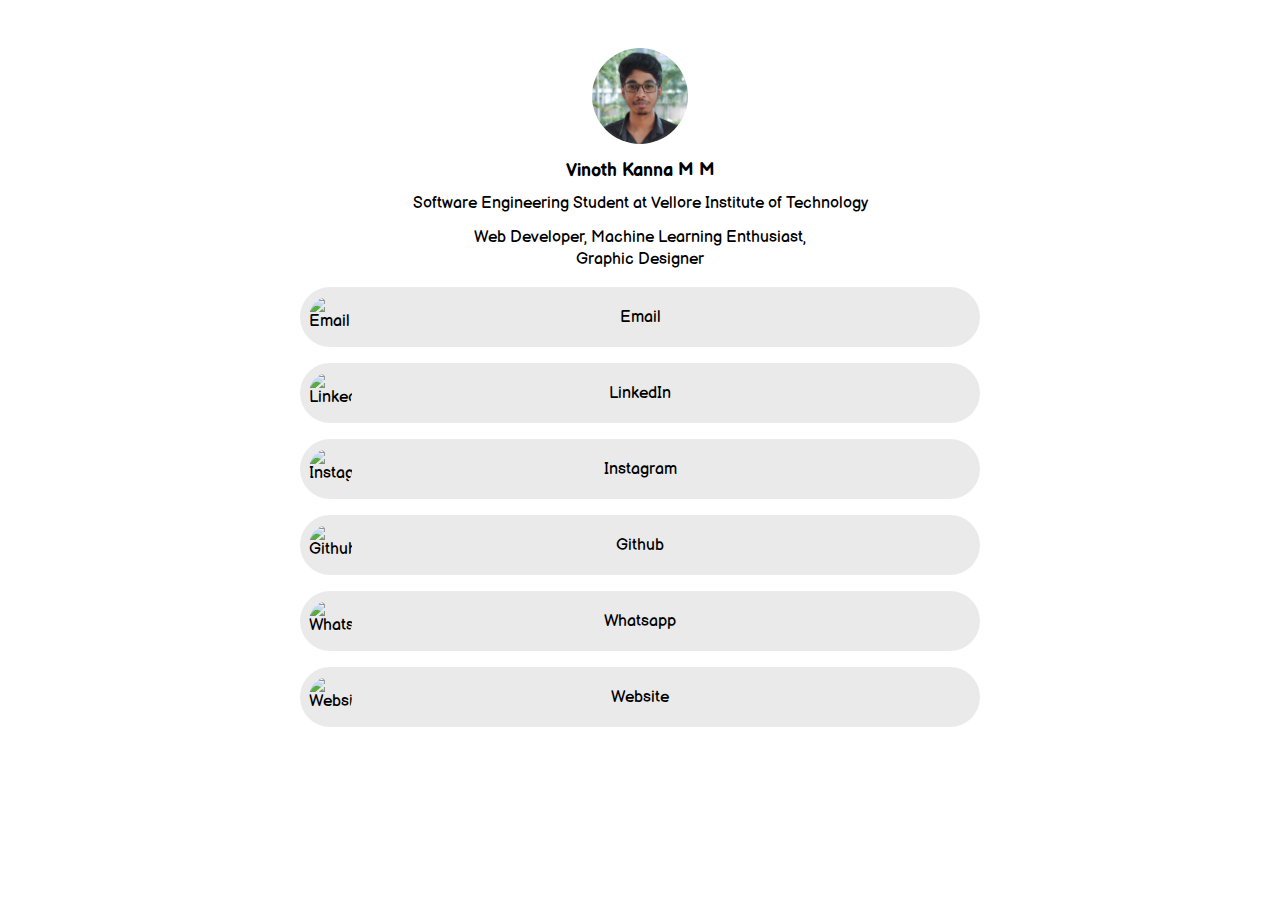
==== commit 448813bf: "Photo changed" ====
--- a/index.html
+++ b/index.html
@@ -955,8 +955,8 @@
       <div class="mt-48 page-full-wrap relative">
         <img
           class="display-image m-auto"
-          data-src="https://media.licdn.com/dms/image/D5603AQFm-8a4FLTFaA/profile-displayphoto-shrink_800_800/0/1677258890669?e=1694044800&v=beta&t=7frpo80I2FJ8VTU1YiYMHZ1cd73Ug9js10EGNmjkvzM"
-          src="https://media.licdn.com/dms/image/D5603AQFm-8a4FLTFaA/profile-displayphoto-shrink_800_800/0/1677258890669?e=1694044800&v=beta&t=7frpo80I2FJ8VTU1YiYMHZ1cd73Ug9js10EGNmjkvzM"
+          data-src="vinoth.jpeg"
+          src="vinoth.jpeg"
           alt="Vinoth Kanna M M"
         />
         <h2 class="page-title page-text-color page-text-font mt-16 text-center">
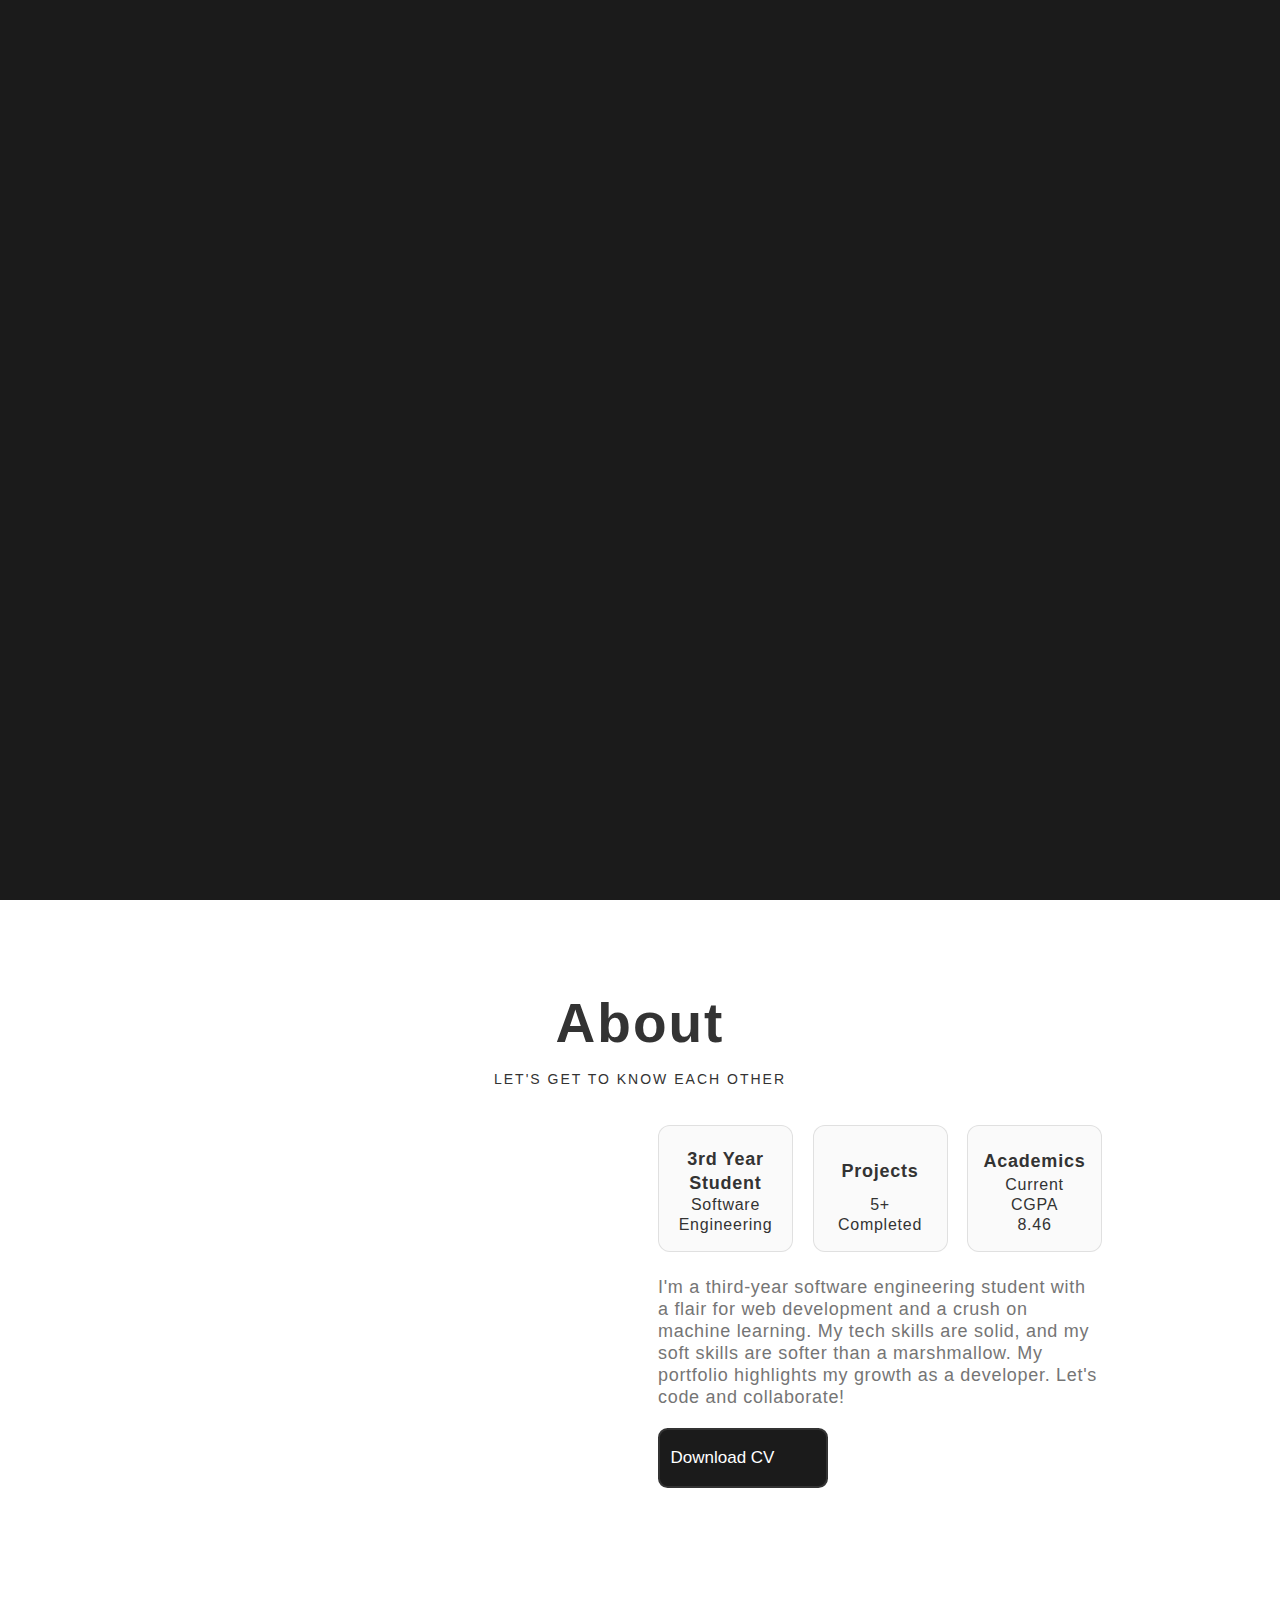
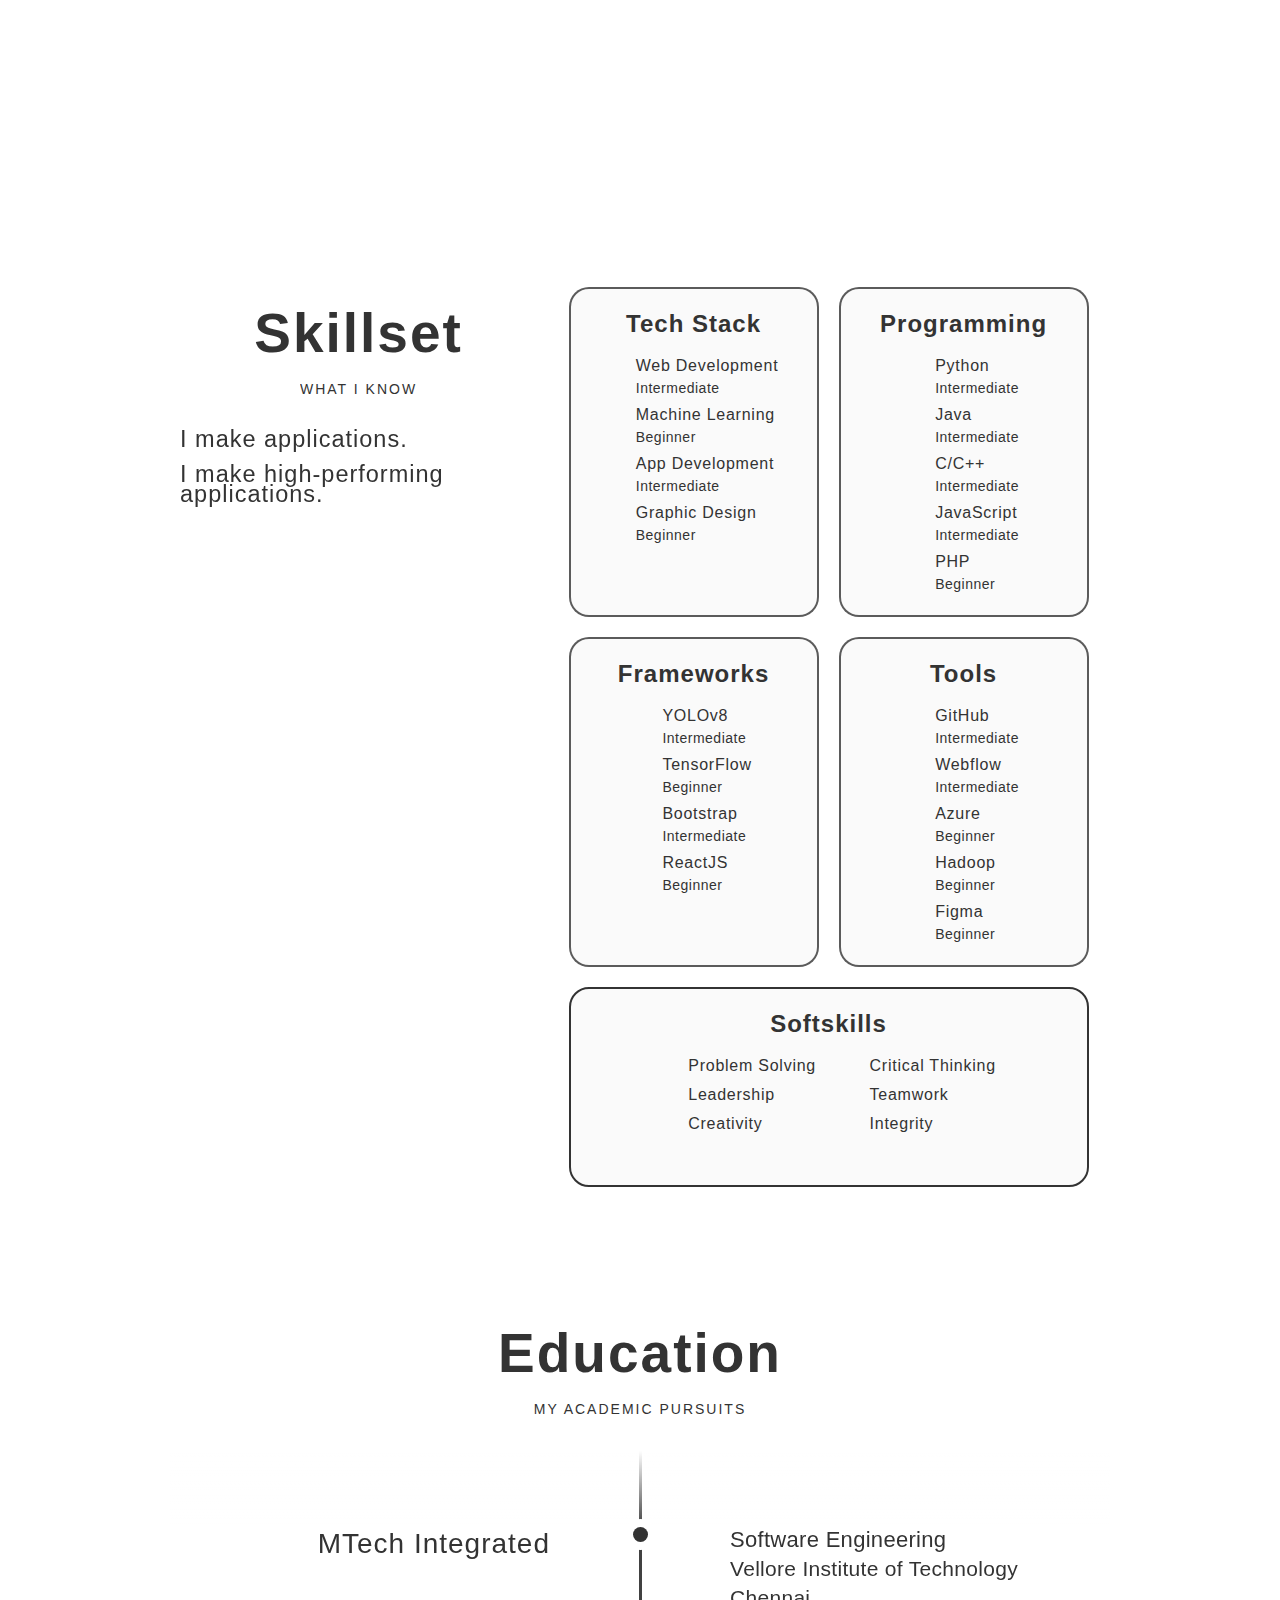
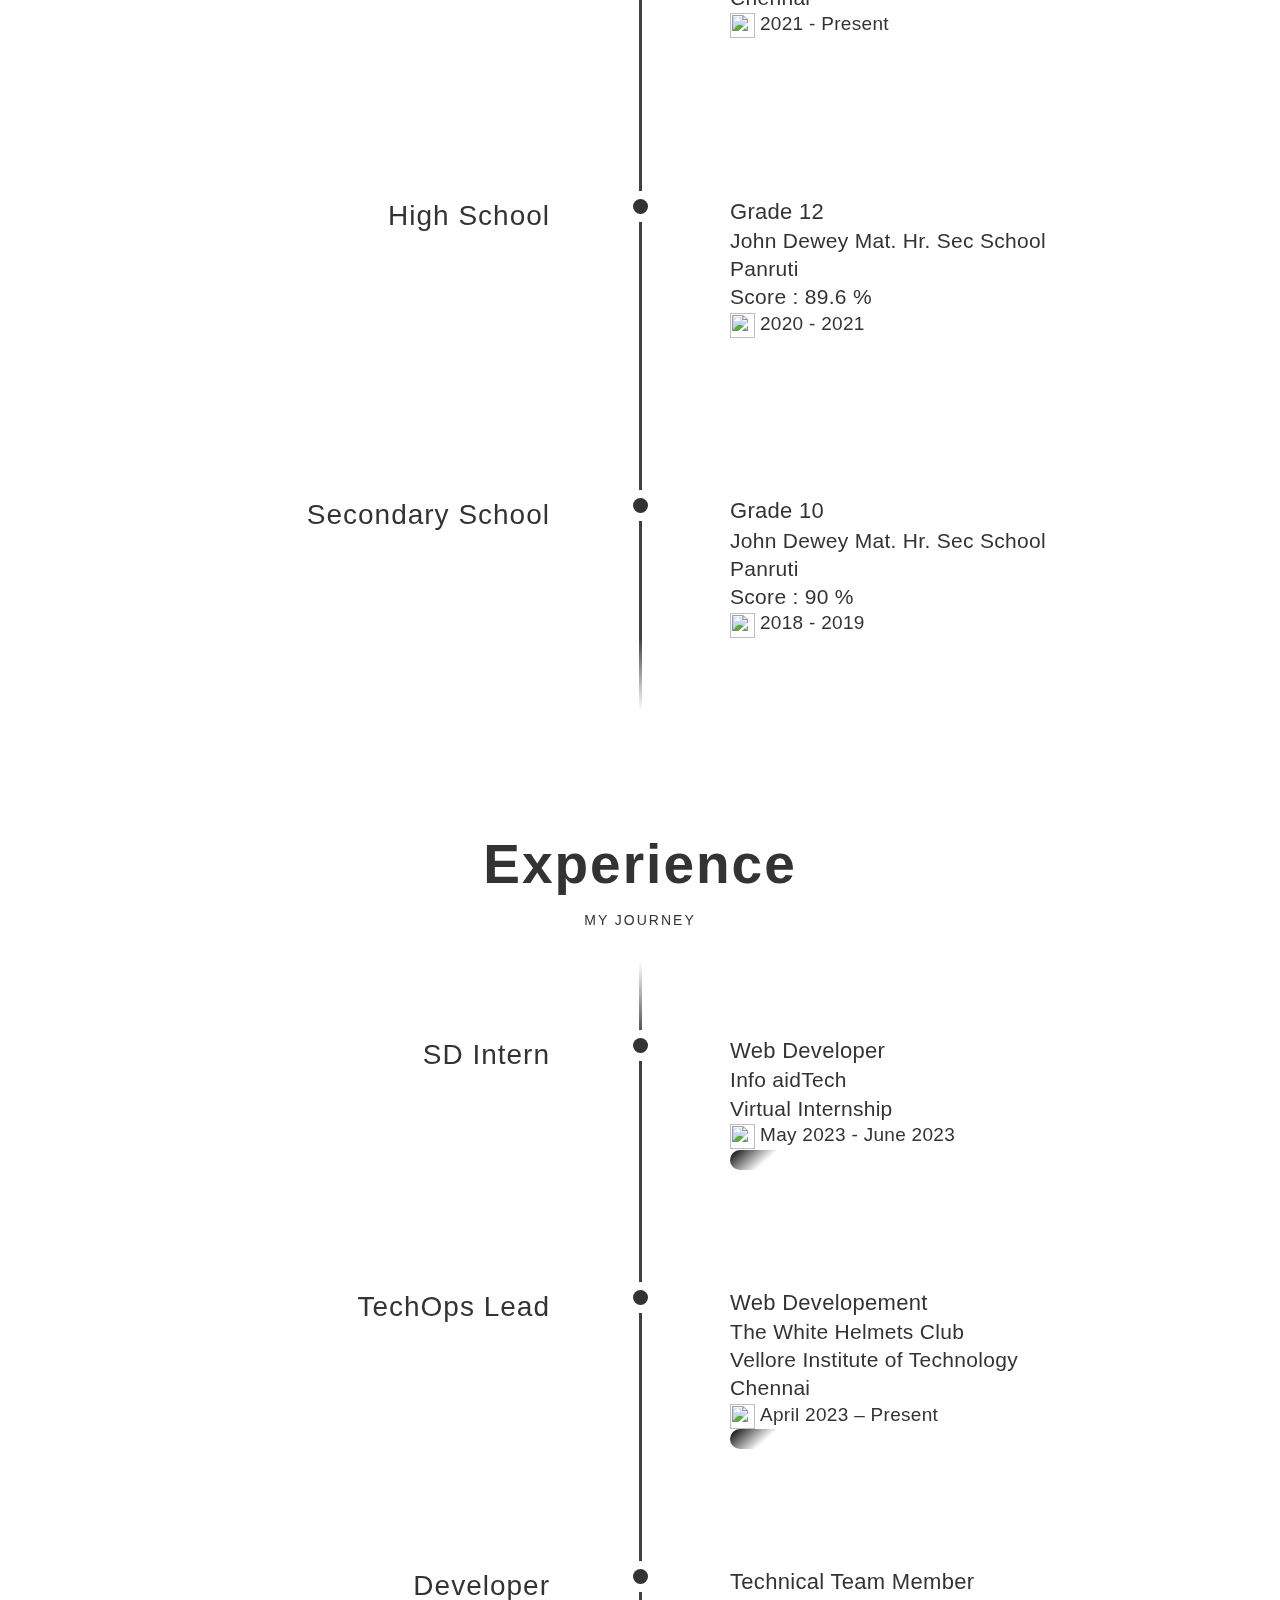
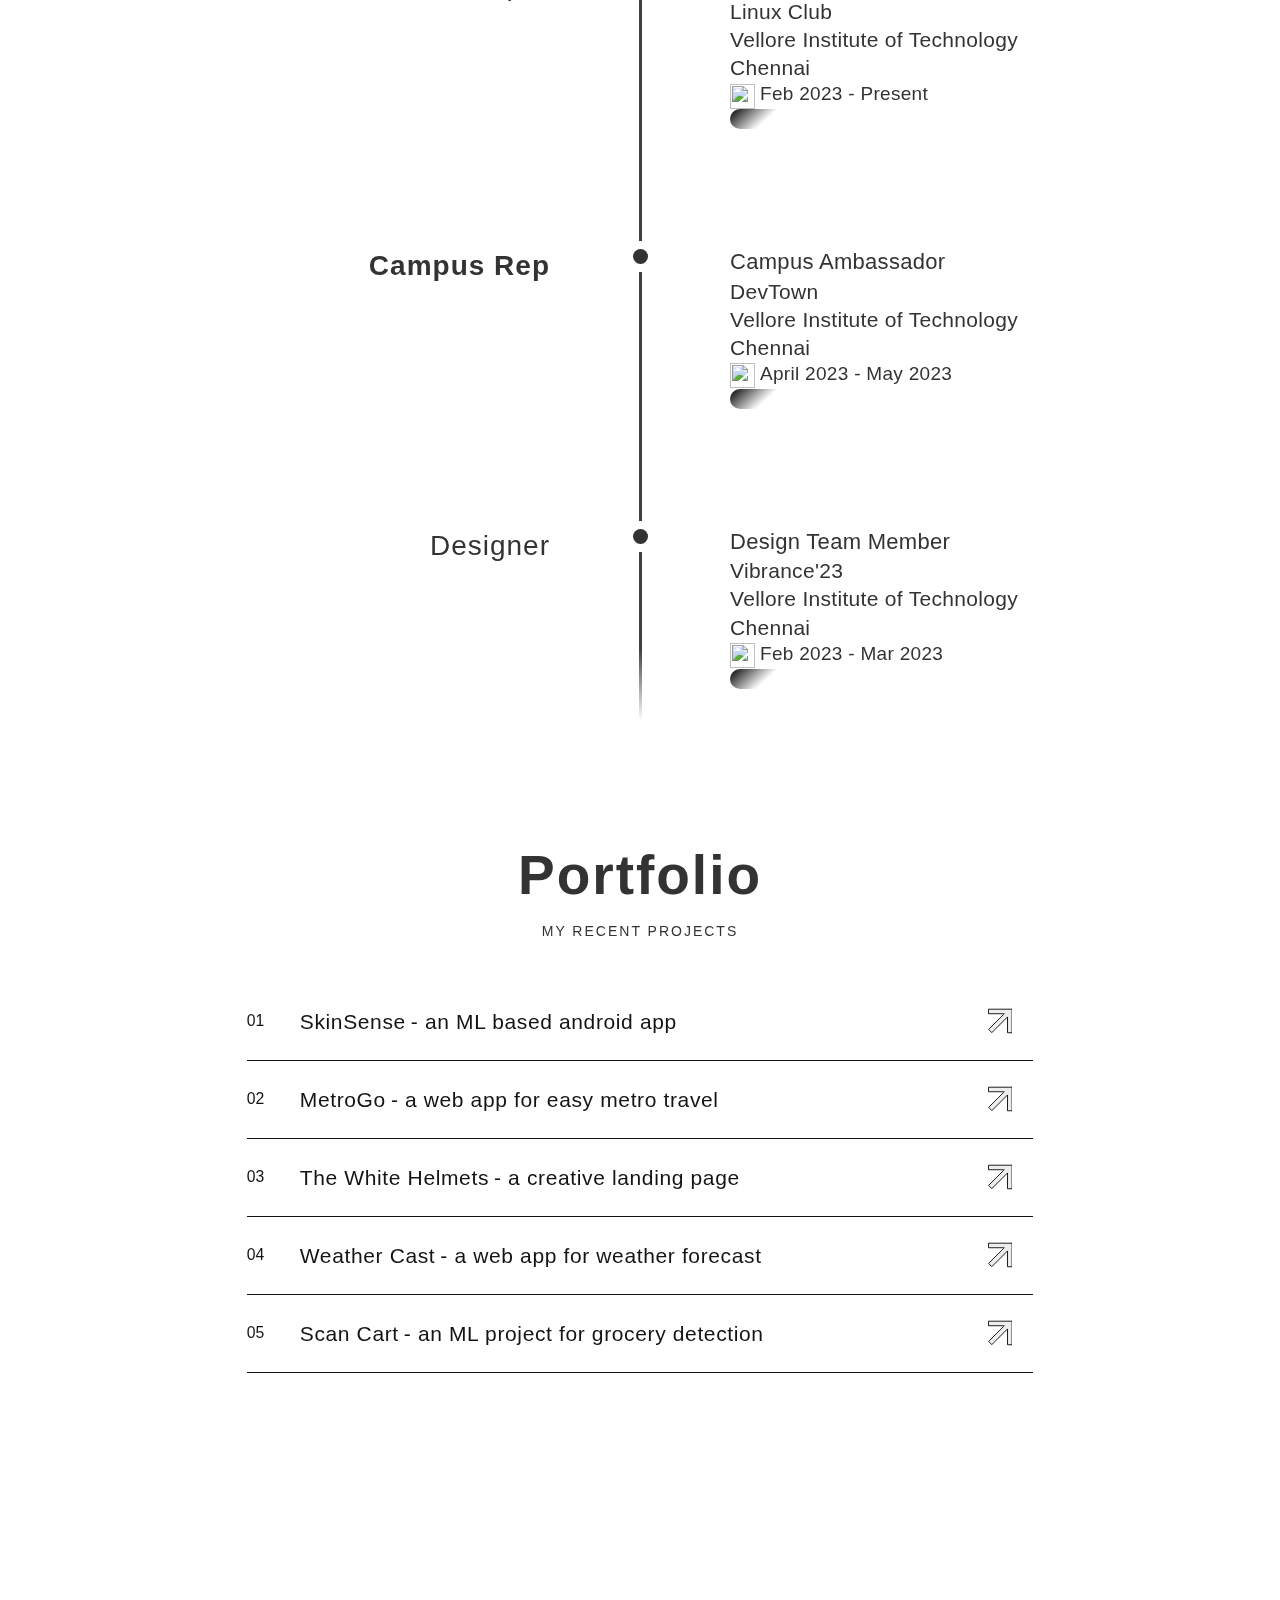
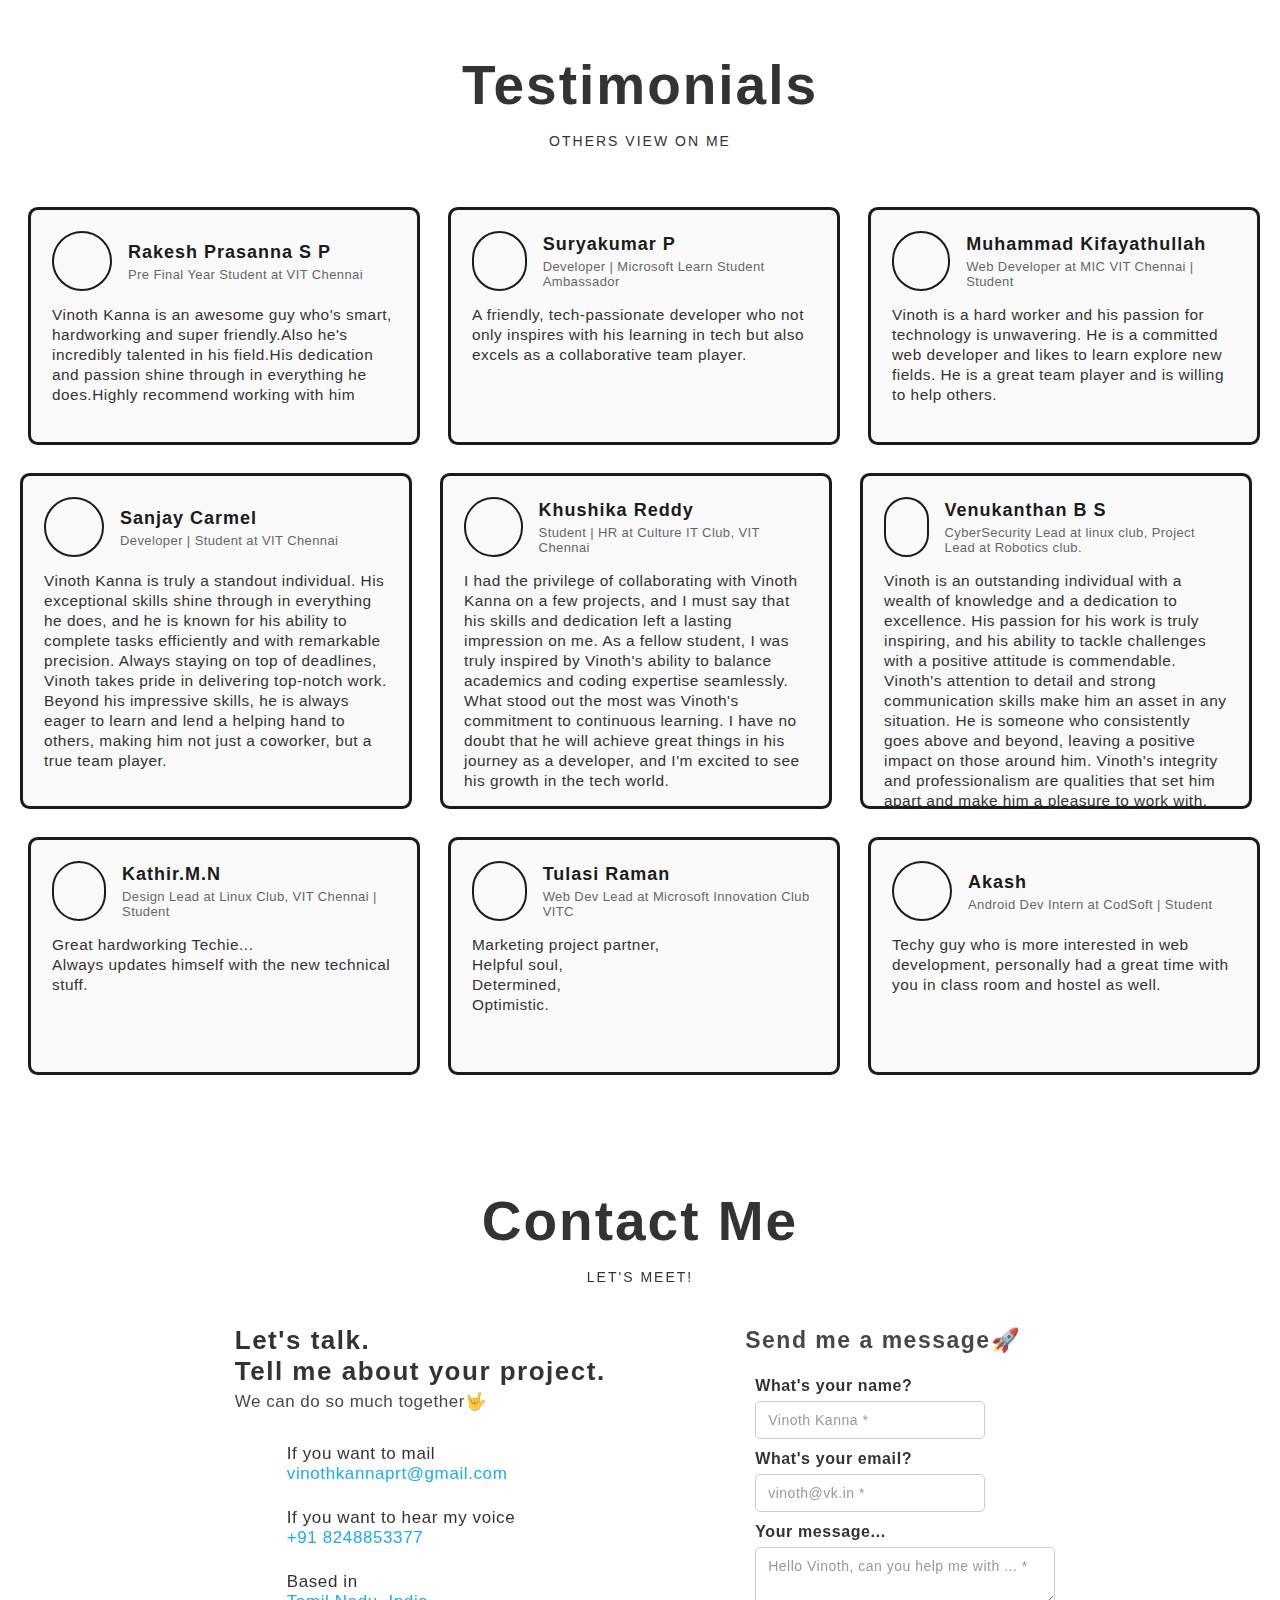
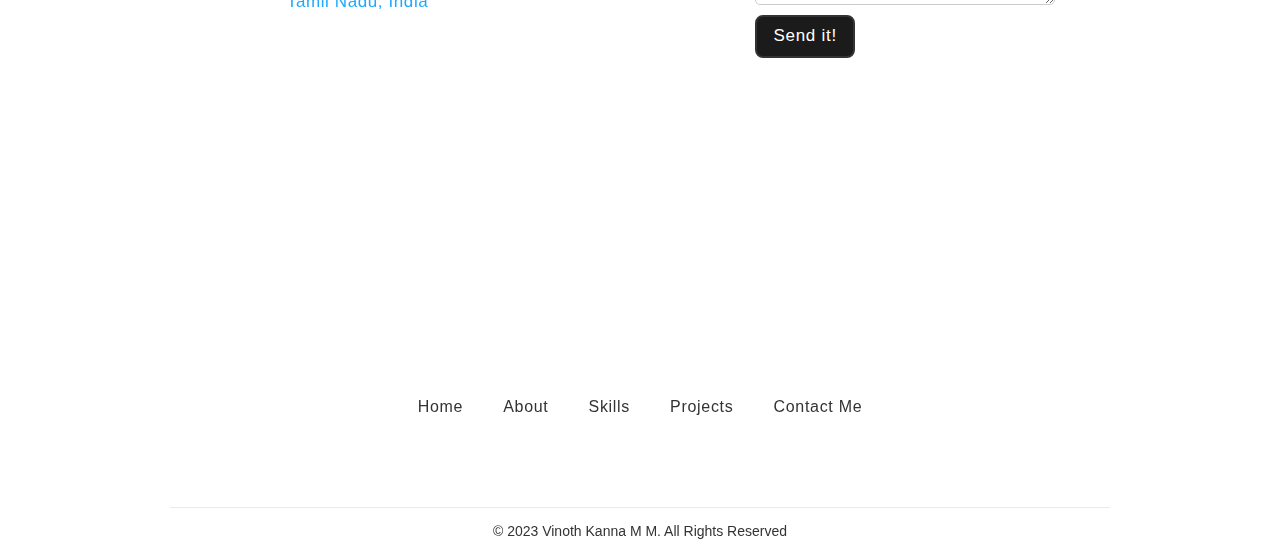
==== commit 9fe3b57f: "New Portfolio files upload" ====
--- a/index.html
+++ b/index.html
@@ -1,1108 +1,2468 @@
-<!DOCTYPE html>
-<html lang="en">
-  <head>
-    <meta charset="utf-8" />
-    <meta
-      name="viewport"
-      content="width=device-width, initial-scale=1.0, maximum-scale=1.0, user-scalable=0"
-    />
-    <link
-      rel="shortcut icon"
-      href="https://img.icons8.com/color/48/happy--v1.png"
-      type="image/webp"
-    />
-    <link
-      rel="icon"
-      href="https://img.icons8.com/color/48/happy--v1.png"
-      type="image/webp"
-    />
-    <meta
-      name="description"
-      content="Software Engineering Student &amp; Web Developer"
-    />
-    <title>Vinoth Kanna M M</title>
-    <link rel="preconnect" href="https://fonts.gstatic.com" />
-    <link
-      href="https://fonts.googleapis.com/css2?family=Balsamiq+Sans:wght@400;700&amp;display=swap"
-      rel="stylesheet"
-    />
-
-    <style>
-      body,
-      html {
-        -ms-scroll-chaining: none;
-        margin: 0;
-        overscroll-behavior: none;
-        padding: 0;
-      }
-      @-webkit-keyframes slidetounlock {
-        0% {
-          background-position: -100px 0;
-        }
-        10% {
-          background-position: -100px 0;
-        }
-        50% {
-          background-position: 100px 0;
-        }
-        to {
-          background-position: 100px 0;
-        }
-      }
-      @keyframes slidetounlock {
-        0% {
-          background-position: -100px 0;
-        }
-        10% {
-          background-position: -100px 0;
-        }
-        50% {
-          background-position: 100px 0;
-        }
-        to {
-          background-position: 100px 0;
-        }
-      }
-      .min-h-full {
-        min-height: 100vh;
-      }
-      .flex {
-        display: flex;
-      }
-      .flex-both-center {
-        align-items: center;
-        display: flex;
-        justify-content: center;
-      }
-      .flex-wrap {
-        flex-wrap: wrap;
-      }
-      .flex-h-center {
-        display: flex;
-        justify-content: center;
-      }
-      .item-center {
-        align-items: center;
-      }
-      .flex-dir-c {
-        flex-direction: column;
-      }
-      .mx-auto {
-        margin-left: auto;
-        margin-right: auto;
-      }
-      .mt-2 {
-        margin-top: 2px;
-      }
-      .mt-4 {
-        margin-top: 4px;
-      }
-      .mt-8 {
-        margin-top: 8px;
-      }
-      .mt-12 {
-        margin-top: 12px;
-      }
-      .mt-16 {
-        margin-top: 16px;
-      }
-      .mt-24 {
-        margin-top: 24px;
-      }
-      .mt-32 {
-        margin-top: 32px;
-      }
-      .mt-48 {
-        margin-top: 48px;
-      }
-      .mt-120 {
-        margin-top: 120px;
-      }
-      .mb-48 {
-        margin-bottom: 48px;
-      }
-      .m-auto {
-        margin: auto;
-      }
-      .ml-6 {
-        margin-left: 6px;
-      }
-      .py-10 {
-        padding: 10px;
-      }
-      .ln-h-22 {
-        line-height: 22px;
-      }
-      .ln-h-32 {
-        line-height: 32px;
-      }
-      .text-fs-14 {
-        font-size: 14px;
-      }
-      .text-fs-16 {
-        font-size: 16px;
-      }
-      .text-fs-18 {
-        font-size: 18px;
-      }
-      .text-fs-20 {
-        font-size: 20px;
-      }
-      .text-fs-22 {
-        font-size: 22px;
-      }
-      .font-inter {
-        font-family: Inter, sans-serif;
-      }
-      .font-weight-500 {
-        font-weight: 500;
-      }
-      .font-weight-600 {
-        font-weight: 600;
-      }
-      .color-white {
-        color: #fff;
-      }
-      .color-gray {
-        color: hsla(0, 0%, 100%, 0.9);
-      }
-      .color-dark {
-        color: #222;
-      }
-      .color-danger {
-        color: #ff4963;
-      }
-      .page-bg {
-        height: 100vh;
-        inset: 0;
-        position: fixed;
-        width: 100vw;
-        z-index: -1;
-      }
-      .w-full {
-        width: 100%;
-      }
-      .w-250 {
-        width: 250px;
-      }
-      .h-150,
-      .h-165 {
-        height: 150px;
-      }
-      .background-overlay {
-        height: 100%;
-        position: fixed;
-        width: 100%;
-        z-index: 0;
-      }
-      .page-overlay {
-        -webkit-backdrop-filter: blur(20px);
-        backdrop-filter: blur(20px);
-        background: rgba(0, 0, 0, 0.1);
-        height: 100vh;
-        left: 0;
-        position: fixed;
-        top: 0;
-        width: 100vw;
-        z-index: 100;
-      }
-      .page-overlay-btn {
-        background: transparent;
-        border-radius: 6px;
-        cursor: pointer;
-        display: inline-block;
-        font-family: Inter, sans-serif;
-        font-size: 1.2em;
-        padding: 10px 30px;
-        text-decoration: none;
-      }
-      .page-overlay-title {
-        font-family: sans-serif;
-        font-size: 30px;
-      }
-      .page-overlay-text {
-        font-size: 18px;
-      }
-      .page-image {
-        height: 100vh;
-        left: 0;
-        position: fixed;
-        top: 0;
-        width: 100vw;
-      }
-      .display-image,
-      .page-image {
-        -o-object-fit: cover;
-        object-fit: cover;
-      }
-      .display-image {
-        border-radius: 50%;
-        display: block;
-        height: 96px;
-        width: 96px;
-      }
-      .text-center {
-        text-align: center;
-      }
-      .page-title {
-        margin-bottom: 0;
-      }
-      .page-bioline {
-        font-weight: 500;
-      }
-      .button-subscription-area {
-        margin-top: 16px;
-      }
-      .button-subscription,
-      .button-subscription-area {
-        align-items: center;
-        display: flex;
-        justify-content: center;
-      }
-      .button-subscription {
-        background: transparent;
-        border: 1.5px solid rgba(13, 12, 34, 0.1);
-        border-radius: 45px;
-        cursor: pointer;
-        font-weight: 600;
-        gap: 8px;
-        padding: 10px 14px;
-      }
-      .button-subscription,
-      .button-subscription:hover {
-        transition: transform 0.15s cubic-bezier(0.17, 0.67, 0.29, 2.71) 0s;
-      }
-      .button-subscription:hover {
-        transform: scale(1.025);
-      }
-      .page-full-wrap {
-        padding-bottom: 176px;
-        width: 680px;
-        z-index: 10;
-      }
-      .page-item-wrap {
-        transition: transform 0.15s cubic-bezier(0.17, 0.67, 0.29, 2.71) 0s;
-      }
-      .page-item-wrap.show-embed {
-        border-radius: 30px;
-        transform: unset;
-        transition: unset;
-      }
-      .page-item-wrap.show-embed:hover {
-        transform: unset;
-      }
-      .page-item-wrap.show-embed:hover .page-item:after,
-      .page-item-wrap.show-embed:hover .page-item:before {
-        -webkit-animation: unset;
-        animation: unset;
-      }
-      .show-embed-item {
-        overflow: hidden;
-        transition: all 0.3s ease-in-out;
-      }
-      .page-item-wrap.show-embed .show-embed-item {
-        overflow: visible;
-      }
-      .embed-ind-arrow-icon {
-        transform: rotate(-90deg);
-      }
-      .page-item-wrap.show-embed .embed-ind-arrow-icon {
-        transform: rotate(0deg);
-      }
-      .page-item {
-        box-sizing: border-box;
-        height: 100%;
-        left: 0;
-        position: absolute;
-        top: 0;
-        width: 100%;
-        z-index: -1;
-      }
-      .page-social {
-        cursor: pointer;
-        display: block;
-        margin: 0 12px 12px;
-      }
-      .page-social svg {
-        height: 28px;
-        width: 28px;
-      }
-      .relative {
-        position: relative;
-      }
-      .link-each-image {
-        height: 43px;
-        left: 9px;
-        -o-object-fit: cover;
-        object-fit: cover;
-        position: absolute;
-        width: 43px;
-      }
-      .page-logo {
-        bottom: 32px;
-        left: calc(50% - 15px);
-        position: absolute;
-      }
-      .page-logo:hover svg .bl-logo-br {
-        opacity: 1;
-      }
-      .rounded-md {
-        border-radius: 8px;
-      }
-      .close-embed {
-        background: #fff;
-        border-radius: 50%;
-        height: 25px;
-        opacity: 0.7;
-        width: 25px;
-      }
-      .embed-wrap {
-        box-sizing: border-box;
-        height: 100%;
-        padding: 8px;
-        width: 100%;
-      }
-      .embed-ind-arrow {
-        height: 14px;
-        margin-bottom: 16px;
-        position: absolute;
-        right: 24px;
-        top: calc(50% - 7px);
-      }
-      .embed-ind-arrow-icon {
-        transition: all 0.4s ease-in-out;
-      }
-      .close-embed:hover {
-        opacity: 1;
-      }
-      .cursor-pointer {
-        cursor: pointer;
-      }
-      .page-item-each {
-        box-sizing: border-box;
-        overflow: hidden;
-        text-decoration: none;
-        z-index: 10;
-      }
-      .item-title {
-        width: 55%;
-        word-break: break-word;
-      }
-      .social-icon-anchor {
-        height: 100%;
-        left: 0;
-        position: absolute;
-        top: 0;
-        width: 100%;
-      }
-      .page-social:hover {
-        transform: scale(1.1);
-        transition: all 0.1s ease-in-out;
-      }
-      .page-item-title {
-        font-weight: 700;
-        margin-bottom: 16px;
-      }
-      .embed-wrap-inside {
-        background-color: #fff;
-        box-sizing: border-box;
-        display: flex;
-        height: 100%;
-        justify-content: center;
-        overflow: hidden;
-        padding: 10px;
-      }
-      .embed-wrap-inside iframe {
-        min-width: 500px;
-        width: auto;
-      }
-      .embed-wrap-inside {
-        position: relative;
-      }
-      .embed-wrap-inside:after {
-        border: 10px solid #fff;
-        content: "";
-        height: 85%;
-        pointer-events: none;
-        position: absolute;
-        transition-duration: 0.2s;
-        transition-property: border;
-        width: 495px;
-      }
-      .subscribers-img {
-        border-radius: 50%;
-        box-shadow: 0 0 10px rgba(0, 0, 0, 0.05);
-        height: 66px;
-        margin-bottom: 8px;
-        width: 66px;
-      }
-      .subsc-count {
-        color: hsla(0, 0%, 100%, 0.9);
-        font-weight: 300;
-        line-height: 24px;
-      }
-      .subsc-err {
-        height: 40px;
-        transition: all 0.25s ease-in-out;
-      }
-      .w-400 {
-        width: 400px;
-      }
-      .subsc-button {
-        align-items: center;
-        background: #000;
-        border: 1px solid #000;
-        border-radius: 0 2px 2px 0;
-        color: #fff;
-        cursor: pointer;
-        height: 40px;
-        justify-content: center;
-        line-height: 32px;
-        padding: 0 16px;
-        text-decoration: none;
-        text-transform: capitalize;
-      }
-      .thank-you-btn {
-        border-radius: 2px;
-      }
-      .dark-btn {
-        background: #222;
-        border: 1.5px solid #222;
-        color: #fff;
-        height: 48px;
-        padding: 0 24px;
-      }
-      .subsc-button:focus {
-        outline: none;
-      }
-      .subsc-email {
-        background: hsla(0, 0%, 100%, 0.1);
-        border: 1.5px solid #000;
-        border-radius: 2px 0 0 2px;
-        box-sizing: border-box;
-        font-size: 14px;
-        height: 40px;
-        padding: 0 12px;
-      }
-      .dark-input {
-        border: 1.5px solid #222;
-        color: #222;
-        font-size: 16px;
-        height: 48px;
-        width: calc(100% - 100px);
-      }
-      .subsc-email::-moz-placeholder {
-        color: hsla(0, 0%, 100%, 0.5);
-        font-family: Inter, sans-serif;
-        font-size: 14px;
-        line-height: 19px;
-      }
-      .subsc-email:-ms-input-placeholder {
-        color: hsla(0, 0%, 100%, 0.5);
-        font-family: Inter, sans-serif;
-        font-size: 14px;
-        line-height: 19px;
-      }
-      .subsc-email::placeholder {
-        color: hsla(0, 0%, 100%, 0.5);
-        font-family: Inter, sans-serif;
-        font-size: 14px;
-        line-height: 19px;
-      }
-      .dark-input::-moz-placeholder {
-        color: #6e6d7a;
-        font-size: 16px;
-      }
-      .dark-input:-ms-input-placeholder {
-        color: #6e6d7a;
-        font-size: 16px;
-      }
-      .dark-input::placeholder {
-        color: #6e6d7a;
-        font-size: 16px;
-      }
-      .subsc-email:focus {
-        background: hsla(0, 0%, 100%, 0);
-        border: 1.5px solid #ff5858;
-        outline: none;
-      }
-      .featured-subscribers {
-        background: rgba(0, 0, 0, 0.5);
-        bottom: 0;
-        box-shadow: 0 1.60588px 4.41618px rgba(24, 39, 75, 0.12),
-          0 2.81029px 12.8471px rgba(24, 39, 75, 0.12);
-        box-sizing: border-box;
-        height: auto;
-        left: 0;
-        opacity: 1;
-        position: fixed;
-        right: 0;
-        top: 0;
-        transition: all 0.27s cubic-bezier(0.1, 0.9, 0.9, 0.9);
-        width: 100%;
-        z-index: 100;
-      }
-      .featured-subscribers,
-      .featured-subscribers-inside {
-        align-items: center;
-        display: flex;
-        flex-flow: column;
-        justify-content: center;
-      }
-      .featured-subscribers-inside {
-        background: #fff;
-        border-radius: 8px;
-        gap: 8px;
-        max-width: 660px;
-        padding: 32px;
-      }
-      .featured-subscribers .featured-head {
-        line-height: 24px;
-        width: 500px;
-      }
-      .featured-subscribers .unsubsc_sec {
-        color: #6e6d7a;
-        cursor: pointer;
-        display: flex;
-        flex-flow: column;
-        font-family: Inter;
-        font-weight: 600;
-        margin-top: 48px;
-        width: 100%;
-      }
-      .featured-subscribers .unsubsc_btn {
-        border-bottom: 1px solid rgba(13, 12, 34, 0.1);
-        color: #ff4963;
-        display: block;
-        height: 32px;
-        margin-bottom: 20px;
-      }
-      .featured-subscribers .close-subsc {
-        position: absolute;
-        right: 32px;
-        top: 32px;
-      }
-      .featured-subscribers .subsc-banner {
-        display: flex;
-        justify-content: space-between;
-        width: 100%;
-      }
-      .featured-subscribers .subsc-button,
-      .featured-subscribers .subsc-email,
-      .featured-subscribers .subsc-email-out {
-        border-radius: 4px;
-        height: 48px;
-      }
-      .featured-subscribers .subsc-email-out {
-        background: #f0f0f0;
-      }
-      .featured-subscribers .subsc-email {
-        background: #f0f0f0;
-        border: none;
-        margin: 1px;
-      }
-      .featured-subscribers .subsc-email::-moz-placeholder {
-        color: #666;
-      }
-      .featured-subscribers .subsc-email:-ms-input-placeholder {
-        color: #666;
-      }
-      .featured-subscribers .subsc-email::placeholder {
-        color: #666;
-      }
-      .featured-subscribers .subsc-email-out:focus-within {
-        background: linear-gradient(167.97deg, #ff5858 1.57%, #c058ff 97.89%);
-      }
-      .featured-subscribers .subsc-email:focus {
-        background: #fff;
-      }
-      .subsc-verify-out {
-        display: flex;
-        flex-flow: row;
-        gap: 8px;
-        justify-content: center;
-      }
-      .invisible {
-        opacity: 0;
-        position: absolute;
-      }
-      .subsc-verify-out input {
-        background: #f0f0f0;
-        border: none;
-        border-radius: 4px;
-        font-family: Inter;
-        font-size: 18px;
-        font-weight: 700;
-        height: 48px;
-        margin: 1px;
-        text-align: center;
-        width: 69px;
-      }
-      .subsc-verify-out input:focus-within {
-        background: #fff;
-        outline: none;
-      }
-      .subsc-verify-out input::-webkit-inner-spin-button {
-        -webkit-appearance: none;
-        appearance: none;
-        margin: 0;
-      }
-      .verify-inp-out {
-        border-radius: 4px;
-      }
-      .verify-inp-out:focus-within {
-        background: linear-gradient(167.97deg, #ff5858 1.57%, #c058ff 97.89%);
-      }
-      .featured-subscribers .subsc-button {
-        margin-top: 24px;
-      }
-      .featured-subscribers .subsc-bottom {
-        color: #6e6d7a;
-        font-family: Inter;
-        font-size: 14px;
-        margin-top: 24px;
-      }
-      .featured-subscribers .subsc-email-out,
-      .featured-subscribers .subscribers-email-wrap {
-        display: flex;
-        flex-flow: column;
-        width: 600px;
-      }
-      .subscribers-email-wrap.error-wrap .subsc-email-out {
-        background: red;
-      }
-      .subscribers-email-wrap.error-wrap .subsc-email {
-        border-right: none;
-      }
-      /*    !*background: -webkit-gradient(linear, left top, right top, color-stop(0, #aaa), color-stop(0.35, #aaa), color-stop(0.5, white), color-stop(0.65, #aaa), color-stop(1, #aaa));*!*/
-      /*    !*-webkit-background-clip: text;*!*/
-      /*    !*width: 200px;*!*/
-      /*    !*-moz-text-fill-color: transparent;*!*/
-      /*    !*-webkit-text-fill-color: transparent;*!*/
-      /*    !*animation: slidetounlock 5s infinite linear;*!*/
-      /*    !*animation-fill-mode: forwards;*!*/
-      /*    !*-webkit-text-size-adjust: none;*!*/
-      .featured-subscribers.hide-subscribers {
-        display: none;
-      }
-      .subscribers-btn {
-        align-items: center;
-        border-radius: 30px;
-        display: flex;
-        height: 30px;
-        justify-content: center;
-        position: absolute;
-        right: 16px;
-        top: 14px;
-        transition: all 0.2s ease-out;
-        width: 30px;
-      }
-      .subscribers-btn svg path {
-        opacity: 0.5;
-        transition: all 75ms ease;
-      }
-      .subscribers-btn:hover svg path {
-        opacity: 1;
-        transition: all 75ms ease;
-      }
-      .op-0 {
-        opacity: 0;
-      }
-      .hidden {
-        display: none;
-      }
-      .campaign-main-wrap {
-        width: 400px;
-      }
-      .campaign-email {
-        border: 1px solid #e7e7e9;
-        border-radius: 50%;
-        height: 80px;
-        -o-object-fit: cover;
-        object-fit: cover;
-        width: 80px;
-      }
-      .campaign-subsc-count {
-        color: rgba(34, 34, 34, 0.9);
-      }
-      .campaign-user-link {
-        -webkit-backdrop-filter: blur(200px);
-        backdrop-filter: blur(200px);
-        background: rgba(0, 0, 0, 0.05);
-        border-radius: 68px;
-        bottom: 36px;
-        height: 42px;
-        margin: 0 auto;
-        padding: 0 12px;
-        position: fixed;
-        text-decoration: none;
-        transition: all 0.15s ease-out;
-      }
-      .campaign-user-link:hover {
-        background: rgba(0, 0, 0, 0.1);
-      }
-      .campaign-user-image {
-        border-radius: 50%;
-        height: 24px;
-        margin-right: 12px;
-        width: 24px;
-      }
-      .bl-circle-loader {
-        -webkit-animation: spin 1s linear infinite;
-        animation: spin 1s linear infinite;
-        border-radius: 50%;
-        border-right: 3px solid transparent;
-        border-top: 3px solid transparent;
-        border-color: #fff #fff transparent transparent;
-        border-style: solid;
-        border-width: 3px;
-        height: 15px;
-        position: absolute;
-        width: 15px;
-      }
-      .dark-btn .bl-circle-loader {
-        border-right: 3px solid #000;
-        border-top: 3px solid #000;
-      }
-      .red-btn {
-        -webkit-animation: spin 1s linear infinite;
-        animation: spin 1s linear infinite;
-        border-radius: 50%;
-        border-right: 3px solid transparent;
-        border-top: 3px solid transparent;
-        border-color: #ff4963 #ff4963 transparent transparent;
-        border-style: solid;
-        border-width: 3px;
-        height: 15px;
-        margin-left: -10px;
-        position: absolute;
-        width: 15px;
-      }
-      @-webkit-keyframes spin {
-        0% {
-          -webkit-transform: rotate(0deg);
-        }
-        to {
-          -webkit-transform: rotate(1turn);
-        }
-      }
-      @keyframes spin {
-        0% {
-          transform: rotate(0deg);
-        }
-        to {
-          transform: rotate(1turn);
-        }
-      }
-      @media (max-width: 768px) {
-        .page-full-wrap {
-          width: 90%;
-        }
-        .embed-wrap-inside iframe {
-          min-width: unset;
-          width: 100%;
-        }
-        .featured-subscribers .featured-head,
-        .featured-subscribers .subsc-email-out,
-        .featured-subscribers .subscribers-email-wrap {
-          width: 100%;
-        }
-        .page-overlay-title {
-          font-size: 24px;
-          margin: 16px 0;
-        }
-        .embed-wrap-inside:after {
-          width: 93%;
-        }
-      }
-      @media (max-width: 480px) {
-        .featured-subscribers {
-          justify-content: end;
-        }
-        .featured-subscribers-inside {
-          border-radius: 8px 8px 0 0;
-        }
-        .campaign-main-wrap {
-          padding: 0 24px;
-          width: 100%;
-        }
-        .xs-hidden {
-          display: none;
-        }
-        .xs-w-100 {
-          width: 100%;
-        }
-        .xs-w-150 {
-          width: 150px;
-        }
-        .h-165 {
-          height: 165px;
-        }
-        .xs-mt-6 {
-          margin-top: 6px;
-        }
-        .xs-mt-8 {
-          margin-top: 8px;
-        }
-        .xs-mt-16 {
-          margin-top: 16px;
-        }
-        .xs-mt-32 {
-          margin-top: 32px;
-        }
-        .xs-mx-24 {
-          margin: auto 24px;
-        }
-        .xs-block {
-          display: block;
-        }
-        .thank-you-btn {
-          border-radius: 4px;
-        }
-        .dark-input {
-          border: 1.5px solid #222;
-        }
-      }
-      @media (max-width: 400px) {
-        .embed-wrap-inside:after {
-          width: 90%;
-        }
-      }
-    </style>
-
-    <style>
-      .page-image {
-        object-position: center;
-      }
-
-      .page-title {
-        font-size: 18px;
-        font-weight: 700;
-      }
-
-      .page-bioline {
-        font-size: 16px;
-        font-weight: 500;
-      }
-
-      .page-item-title {
-        font-size: 16px;
-        font-weight: 700;
-      }
-
-      .page-item-each {
-        color: #000000;
-        font-family: "Balsamiq Sans", cursive;
-        font-size: 16px;
-        font-weight: 400;
-        text-transform: none;
-        border-radius: 30px;
-
-        min-height: 60px;
-      }
-
-      .page-item-wrap {
-        margin: 16px 0;
-      }
-
-      .page-item-wrap:last-child {
-        margin-bottom: 0;
-      }
-
-      .page-item-wrap:hover {
-        transform: translate3d(0px, 0px, 0px) scale(1.015);
-      }
-
-      .page-item {
-        border: 0px solid transparent;
-        background: #eaeaea;
-        border-radius: 30px;
-      }
-
-      .embed-wrap iframe,
-      .embed-wrap-inside {
-        border-radius: 0px 0px 22px 22px;
-      }
-
-      .link-each-image,
-      .page-item-wrap {
-        border-radius: 30px;
-      }
-
-      .page-text-font {
-        font-family: "Balsamiq Sans", cursive;
-        text-transform: none;
-      }
-
-      .page-text-color {
-        color: #000000;
-      }
-
-      .social-icon-fill path,
-      .social-icon-fill circle,
-      .social-icon-fill rect {
-        fill: #000000;
-      }
-
-      .page-overlay-btn {
-        border: 2px solid #000000;
-      }
-    </style>
-  </head>
-
-  <body>
-    <div class="min-h-full flex-h-center" id="background_div">
-      <div class="mt-48 page-full-wrap relative">
-        <img
-          class="display-image m-auto"
-          data-src="vinoth.jpeg"
-          src="vinoth.jpeg"
-          alt="Vinoth Kanna M M"
-        />
-        <h2 class="page-title page-text-color page-text-font mt-16 text-center">
-          Vinoth Kanna M M
-        </h2>
-        <div
-          class="page-bioline text-fs-16 page-text-color page-text-font mt-12 ln-h-22 text-center"
-        >
-          Software Engineering Student at Vellore Institute of Technology
-        </div>
-
-        <div
-          class="page-bioline text-fs-16 page-text-color page-text-font mt-12 ln-h-22 text-center"
-        >
-          Web Developer, Machine Learning Enthusiast, <br />
-          Graphic Designer
-        </div>
-
-        <div class="mt-28">
-          <!--Email-->
-          <div class="page-item-wrap relative">
-            <div class="page-item flex-both-center absolute"></div>
-            <a
-              target="_blank"
-              rel="noopener nofollow"
-              class="page-item-each py-10 flex-both-center"
-              href="mailto:vinothkannaprt@gmail.com"
-              data-id="331933"
-              data-type="page_item"
-            >
-              <img
-                class="link-each-image"
-                data-src="https://elkadi.ca/wp-content/uploads/2022/01/Email.png"
-                src="https://elkadi.ca/wp-content/uploads/2022/01/Email.png"
-                alt="Email"
-              />
-              <span class="item-title text-center">Email</span>
-            </a>
-          </div>
-
-          <!-- LinkedIn -->
-          <div class="page-item-wrap relative">
-            <div class="page-item flex-both-center absolute"></div>
-            <a
-              target="_blank"
-              rel="noopener nofollow"
-              class="page-item-each py-10 flex-both-center"
-              href="https://www.linkedin.com/in/vinoth-kanna-m-m-235ab5228/"
-              data-id="331937"
-              data-type="page_item"
-            >
-              <img
-                class="link-each-image"
-                data-src="https://elkadi.ca/wp-content/uploads/2022/01/Linkedin.png"
-                src="https://elkadi.ca/wp-content/uploads/2022/01/Linkedin.png"
-                alt="LinkedIn"
-              />
-              <span class="item-title text-center">LinkedIn</span>
-            </a>
-          </div>
-
-          <!-- Instagram -->
-          <div class="page-item-wrap relative">
-            <div class="page-item flex-both-center absolute"></div>
-            <a
-              target="_blank"
-              rel="noopener nofollow"
-              class="page-item-each py-10 flex-both-center"
-              href="https://www.instagram.com/_thenameis_vinoth_/"
-              data-id="331938"
-              data-type="page_item"
-            >
-              <img
-                class="link-each-image"
-                data-src="https://elkadi.ca/wp-content/uploads/2022/01/Instagram.png"
-                src="https://elkadi.ca/wp-content/uploads/2022/01/Instagram.png"
-                alt="Instagram"
-              />
-              <span class="item-title text-center">Instagram</span>
-            </a>
-          </div>
-
-          <!-- Github -->
-          <div class="page-item-wrap relative">
-            <div class="page-item flex-both-center absolute"></div>
-            <a
-              target="_blank"
-              rel="noopener nofollow"
-              class="page-item-each py-10 flex-both-center"
-              href="https://github.com/vinothkanna273"
-              data-id="331940"
-              data-type="page_item"
-            >
-              <img
-                class="link-each-image"
-                data-src="https://elkadi.ca/wp-content/uploads/2022/01/Github.png"
-                src="https://elkadi.ca/wp-content/uploads/2022/01/Github.png"
-                alt="Github"
-              />
-              <span class="item-title text-center">Github</span>
-            </a>
-          </div>
-
-          <!-- Whatsapp -->
-          <div class="page-item-wrap relative">
-            <div class="page-item flex-both-center absolute"></div>
-            <a
-              target="_blank"
-              rel="noopener nofollow"
-              class="page-item-each py-10 flex-both-center"
-              href="tel:8248853377"
-              data-id="331939"
-              data-type="page_item"
-            >
-              <img
-                class="link-each-image"
-                data-src="https://elkadi.ca/wp-content/uploads/2022/01/Whatsapp.png"
-                src="https://elkadi.ca/wp-content/uploads/2022/01/Whatsapp.png"
-                alt="Whatsapp"
-              />
-              <span class="item-title text-center">Whatsapp</span>
-            </a>
-          </div>
-
-          <!-- Website -->
-          <div class="page-item-wrap relative">
-            <div class="page-item flex-both-center absolute"></div>
-            <a
-              target="_blank"
-              rel="noopener nofollow"
-              class="page-item-each py-10 flex-both-center"
-              href="https://vinothkanna273.me"
-              data-id="331949"
-              data-type="page_item"
-            >
-              <img
-                class="link-each-image"
-                data-src="https://elkadi.ca/wp-content/uploads/2022/01/Website.png"
-                src="https://elkadi.ca/wp-content/uploads/2022/01/Website.png"
-                alt="Website"
-              />
-              <span class="item-title text-center">Website</span>
-            </a>
-          </div>
-        </div>
-      </div>
-    </div>
-  </body>
-</html>
+<!DOCTYPE html>
+<!-- This site was created in Webflow. https://www.webflow.com --><!-- Last Published: Thu Aug 17 2023 13:58:46 GMT+0000 (Coordinated Universal Time) -->
+<html
+  data-wf-domain="vinothkanna.webflow.io"
+  data-wf-page="64d356b9a2302748a33adac6"
+  data-wf-site="64d356b9a2302748a33adabf"
+>
+  <head>
+    <meta charset="utf-8" />
+    <title>Vinoth Kanna</title>
+    <meta content="width=device-width, initial-scale=1" name="viewport" />
+    <meta content="Webflow" name="generator" />
+    <link
+      href="./index.css"
+      rel="stylesheet"
+      type="text/css"
+    />
+    <link href="https://fonts.googleapis.com" rel="preconnect" />
+    <link
+      href="https://fonts.gstatic.com"
+      rel="preconnect"
+      crossorigin="anonymous"
+    />
+    <script
+      src="https://ajax.googleapis.com/ajax/libs/webfont/1.6.26/webfont.js"
+      type="text/javascript"
+    ></script>
+    <script type="text/javascript">
+      WebFont.load({
+        google: { families: ["Public Sans:regular,500,600,700,800"] },
+      });
+    </script>
+    <script type="text/javascript">
+      !(function (o, c) {
+        var n = c.documentElement,
+          t = " w-mod-";
+        (n.className += t + "js"),
+          ("ontouchstart" in o ||
+            (o.DocumentTouch && c instanceof DocumentTouch)) &&
+            (n.className += t + "touch");
+      })(window, document);
+    </script>
+    <link
+      href="https://uploads-ssl.webflow.com/64d356b9a2302748a33adabf/64de08965e9f9530585305b8_vk-icon-32x32.png"
+      rel="shortcut icon"
+      type="image/x-icon"
+    />
+    <link
+      href="https://uploads-ssl.webflow.com/64d356b9a2302748a33adabf/64de089f45b1336a14600f48_vk-icon-256x256.png"
+      rel="apple-touch-icon"
+    />
+  </head>
+  <body>
+    <section
+      data-w-id="7dfda49a-74a8-f3cd-7b9d-a832cc2c3b65"
+      style="display: flex"
+      class="page-load-overlay"
+    >
+      <div
+        data-w-id="09698ea5-3741-e9bb-f5e9-c8dca1e8ac65"
+        class="load-overlay-slide cc-left"
+      ></div>
+      <div
+        data-w-id="2e4081c0-88fd-e67e-176a-69d629f7079b"
+        class="load-overlay-slide cc-right"
+      ></div>
+      <div class="hello-container">
+        <div
+          data-w-id="0bcf66a5-ecfd-f9a5-eed6-cd980a14192b"
+          class="hello-text"
+        >
+          Hello !
+        </div>
+        <div
+          data-w-id="e1ba44d9-1851-e1cd-2ffa-2133c7923eea"
+          class="hello-text"
+        >
+          வணக்கம் !
+        </div>
+        <div
+          data-w-id="a7e0c13e-db27-ee51-6b60-ac4f0020a022"
+          class="hello-text"
+        >
+          Bonjour !
+        </div>
+        <div
+          data-w-id="9eb72a03-f2bd-da1a-650b-defb3c941910"
+          class="hello-text"
+        >
+          नमस्ते !
+        </div>
+        <div
+          data-w-id="401a0996-2231-edea-5e14-eecda3863155"
+          class="hello-text"
+        >
+          Ciao !
+        </div>
+        <div
+          data-w-id="1207c8b8-cac9-1090-0379-96a197c905e1"
+          class="hello-text"
+        >
+          你好 !
+        </div>
+        <div
+          data-w-id="333fc6e8-6f41-ecb4-9d84-50b29adffaf0"
+          class="hello-text"
+        >
+          Hola !
+        </div>
+        <div
+          data-w-id="5144b54b-81d2-064b-a12f-d97e5b438336"
+          class="hello-text my-name"
+        >
+          I&#x27;m Vinoth Kanna !
+        </div>
+      </div>
+    </section>
+    <div class="cursor-wrapper">
+      <div class="mouse-cur"><div class="mouse-cur-point"></div></div>
+      <div class="mouse-cursor-embed w-embed">
+        <style>
+          .cursor-wrapper {
+            pointer-events: none;
+          }
+        </style>
+      </div>
+    </div>
+    <section class="nav-bar">
+      <div class="nav-container">
+        <a href="#" class="logo-block w-inline-block"
+          ><img
+            src="https://uploads-ssl.webflow.com/64d356b9a2302748a33adabf/64d38813759a4ba864255855_Vinoth%20Kanna_1.png"
+            loading="lazy"
+            sizes="(max-width: 479px) 50vw, (max-width: 767px) 40vw, (max-width: 991px) 27vw, 20vw"
+            srcset="
+              https://uploads-ssl.webflow.com/64d356b9a2302748a33adabf/64d38813759a4ba864255855_Vinoth%20Kanna_1-p-500.png   500w,
+              https://uploads-ssl.webflow.com/64d356b9a2302748a33adabf/64d38813759a4ba864255855_Vinoth%20Kanna_1-p-800.png   800w,
+              https://uploads-ssl.webflow.com/64d356b9a2302748a33adabf/64d38813759a4ba864255855_Vinoth%20Kanna_1-p-1080.png 1080w,
+              https://uploads-ssl.webflow.com/64d356b9a2302748a33adabf/64d38813759a4ba864255855_Vinoth%20Kanna_1-p-1600.png 1600w,
+              https://uploads-ssl.webflow.com/64d356b9a2302748a33adabf/64d38813759a4ba864255855_Vinoth%20Kanna_1-p-2000.png 2000w,
+              https://uploads-ssl.webflow.com/64d356b9a2302748a33adabf/64d38813759a4ba864255855_Vinoth%20Kanna_1-p-2600.png 2600w,
+              https://uploads-ssl.webflow.com/64d356b9a2302748a33adabf/64d38813759a4ba864255855_Vinoth%20Kanna_1.png        2834w
+            "
+            alt=""
+            class="vk-logo-image"
+        /></a>
+        <div class="menu-block">
+          <a href="#hero-section" class="nav-block w-inline-block"
+            ><div class="nav-text-container">
+              <div class="nav-links">Home</div>
+              <div
+                data-w-id="a26c17b2-51f9-f405-3422-531dbd21b4c5"
+                data-is-ix2-target="1"
+                class="nav-arrow-lottie"
+                data-animation-type="lottie"
+                data-src="https://uploads-ssl.webflow.com/64d356b9a2302748a33adabf/64d48578fa2686e1bdcac56e_lottieflow-arrow-01-000000-easey.json"
+                data-loop="0"
+                data-direction="1"
+                data-autoplay="0"
+                data-renderer="svg"
+                data-default-duration="2.8"
+                data-duration="0"
+              ></div>
+            </div>
+            <div class="navlink-underline"></div></a
+          ><a href="#about-section" class="nav-block w-inline-block"
+            ><div class="nav-text-container">
+              <div class="nav-links">about</div>
+              <div
+                data-w-id="9c5e21ab-7f94-0412-37ae-2352af669c8b"
+                data-is-ix2-target="1"
+                class="nav-arrow-lottie"
+                data-animation-type="lottie"
+                data-src="https://uploads-ssl.webflow.com/64d356b9a2302748a33adabf/64d48578fa2686e1bdcac56e_lottieflow-arrow-01-000000-easey.json"
+                data-loop="0"
+                data-direction="1"
+                data-autoplay="0"
+                data-renderer="svg"
+                data-default-duration="2.8"
+                data-duration="0"
+              ></div>
+            </div>
+            <div class="navlink-underline"></div></a
+          ><a href="#skill-section" class="nav-block w-inline-block"
+            ><div class="nav-text-container">
+              <div class="nav-links">skills</div>
+              <div
+                data-w-id="154af405-dc24-2f52-483b-444a543b31d4"
+                data-is-ix2-target="1"
+                class="nav-arrow-lottie"
+                data-animation-type="lottie"
+                data-src="https://uploads-ssl.webflow.com/64d356b9a2302748a33adabf/64d48578fa2686e1bdcac56e_lottieflow-arrow-01-000000-easey.json"
+                data-loop="0"
+                data-direction="1"
+                data-autoplay="0"
+                data-renderer="svg"
+                data-default-duration="2.8"
+                data-duration="0"
+              ></div>
+            </div>
+            <div class="navlink-underline"></div></a
+          ><a href="#project-section" class="nav-block w-inline-block"
+            ><div class="nav-text-container">
+              <div class="nav-links">projects</div>
+              <div
+                data-w-id="8a969fbf-a5ed-66b9-e13a-3e36df7c8203"
+                data-is-ix2-target="1"
+                class="nav-arrow-lottie"
+                data-animation-type="lottie"
+                data-src="https://uploads-ssl.webflow.com/64d356b9a2302748a33adabf/64d48578fa2686e1bdcac56e_lottieflow-arrow-01-000000-easey.json"
+                data-loop="0"
+                data-direction="1"
+                data-autoplay="0"
+                data-renderer="svg"
+                data-default-duration="2.8"
+                data-duration="0"
+              ></div>
+            </div>
+            <div class="navlink-underline"></div></a
+          ><a
+            href="#contact-section"
+            data-w-id="46b31246-ef87-e9de-3bcf-0b6eef8dd783"
+            class="sticky-button cta w-inline-block"
+            ><div class="sticky-text-block">Say Hello</div>
+            <div style="height: 0%" class="sticky-hover-color"></div
+          ></a>
+        </div>
+        <div
+          data-w-id="6342edef-bd9a-fa58-59ee-50a387c52f02"
+          data-is-ix2-target="1"
+          class="ham-lottie"
+          data-animation-type="lottie"
+          data-src="https://uploads-ssl.webflow.com/64d356b9a2302748a33adabf/64d48054b26ea8c4163a4af9_lottieflow-menu-nav-06-000000-easey.json"
+          data-loop="0"
+          data-direction="1"
+          data-autoplay="0"
+          data-renderer="svg"
+          data-default-duration="2.36"
+          data-duration="0"
+        ></div>
+      </div>
+    </section>
+    <section
+      id="hero-section"
+      Hero=""
+      data-w-id="d93d6475-1605-a890-2342-aed1e78eaab8"
+      class="hero-section"
+    >
+      <div class="w-layout-blockcontainer hero-container w-container">
+        <div class="hero-into-wrapper">
+          <div class="hero-intro-container">
+            <div
+              data-w-id="29d10d90-cbfd-7bba-9e83-655d81a7e2cc"
+              style="opacity: 0"
+              class="intro-name"
+            >
+              <div
+                data-w-id="3c24507d-c969-4d79-b31c-3c196fb0aaaa"
+                style="
+                  -webkit-transform: translate3d(0, 0, 0) scale3d(1, 1, 1)
+                    rotateX(null) rotateY(null) rotateZ(0deg) skew(0, 0);
+                  -moz-transform: translate3d(0, 0, 0) scale3d(1, 1, 1)
+                    rotateX(null) rotateY(null) rotateZ(0deg) skew(0, 0);
+                  -ms-transform: translate3d(0, 0, 0) scale3d(1, 1, 1)
+                    rotateX(null) rotateY(null) rotateZ(0deg) skew(0, 0);
+                  transform: translate3d(0, 0, 0) scale3d(1, 1, 1) rotateX(null)
+                    rotateY(null) rotateZ(0deg) skew(0, 0);
+                  transform-style: preserve-3d;
+                "
+                class="intro-text hand-shake"
+              >
+                👋
+              </div>
+              <div class="intro-text">, my name is Vinoth Kanna and I am a</div>
+            </div>
+            <div
+              data-w-id="208c4614-b754-9b8b-0ef6-e1a35c7ea84a"
+              style="opacity: 0"
+              class="intro-role"
+            >
+              <h1
+                data-w-id="31c6ca67-cef8-400d-d785-8fe29652459a"
+                class="role-text"
+              >
+                Web Developer
+              </h1>
+              <h1
+                data-w-id="94e2b03c-73ae-ad7d-1534-e68e7a53ccfb"
+                class="role-text-above"
+              >
+                Web Developer
+              </h1>
+            </div>
+            <div
+              data-w-id="bd888e2f-d33f-b0c1-c015-ab53f2abbcf0"
+              style="opacity: 0"
+              class="intro-role-2"
+            >
+              <h1
+                data-w-id="bd888e2f-d33f-b0c1-c015-ab53f2abbcf1"
+                class="role-text role-2"
+              >
+                &amp; ML Enthusiast
+              </h1>
+              <h1
+                data-w-id="bd888e2f-d33f-b0c1-c015-ab53f2abbcf3"
+                class="role-text-above role-2-above"
+              >
+                &amp; ML Enthusiast
+              </h1>
+            </div>
+          </div>
+          <div
+            data-w-id="052c7e78-bfeb-3793-f0b6-4fc0c8517950"
+            style="opacity: 0"
+            class="intro-bottom-text"
+          >
+            <div class="intro-text">based in Tamil Nadu, India.</div>
+            <a
+              href="#contact-section"
+              data-w-id="40958fe2-18f3-a91d-8c9d-1463653acbfd"
+              class="sticky-button cta hero-section-cta w-inline-block"
+              ><div class="sticky-text-block hero-sec-sticky-text">
+                Say Hello
+              </div>
+              <div class="sticky-hover-color hero-sec-hover-color-cta"></div
+            ></a>
+          </div>
+        </div>
+        <img
+          src="https://uploads-ssl.webflow.com/64d356b9a2302748a33adabf/64de0590be614455806a093e_Vinoth%20Kanna%20(1).webp"
+          loading="lazy"
+          style="opacity: 0"
+          data-w-id="1265cd63-e4a9-e039-40b7-9e88df98dfd2"
+          srcset="
+            https://uploads-ssl.webflow.com/64d356b9a2302748a33adabf/64de0590be614455806a093e_Vinoth%20Kanna%20(1)-p-500.png  500w,
+            https://uploads-ssl.webflow.com/64d356b9a2302748a33adabf/64de0590be614455806a093e_Vinoth%20Kanna%20(1).webp      2000w
+          "
+          sizes="(max-width: 479px) 60vw, (max-width: 991px) 40vw, 28vw"
+          alt=""
+          class="hero-section-image"
+        />
+        <div class="hero-intro-button"></div>
+      </div>
+      <div class="hero-social-wrapper">
+        <a
+          href="https://www.linkedin.com/in/vinoth-kanna-m-m-235ab5228"
+          target="_blank"
+          class="contact-social-block hero w-inline-block"
+          ><img
+            src="https://uploads-ssl.webflow.com/64d356b9a2302748a33adabf/64d9f3621d11a292e24f089b_linkedin-100.webp"
+            loading="lazy"
+            alt=""
+            class="social-image" /></a
+        ><a
+          href="https://www.instagram.com/_thenameis_vinoth_/"
+          target="_blank"
+          class="contact-social-block hero w-inline-block"
+          ><img
+            src="https://uploads-ssl.webflow.com/64d356b9a2302748a33adabf/64d9f36364a930ca3e5e928c_instagram-100.webp"
+            loading="lazy"
+            alt=""
+            class="social-image" /></a
+        ><a
+          href="https://github.com/vinothkanna273"
+          target="_blank"
+          class="contact-social-block hero w-inline-block"
+          ><img
+            src="https://uploads-ssl.webflow.com/64d356b9a2302748a33adabf/64d9f36288b367f88abac69e_github-100.webp"
+            loading="lazy"
+            alt=""
+            class="social-image"
+        /></a>
+      </div>
+      <div class="scroll-down-wrapper">
+        <a href="#about-section" class="hero-scroll-down-link w-inline-block"
+          ><img
+            src="https://uploads-ssl.webflow.com/64d356b9a2302748a33adabf/64dcea17eac64869d38a3b8e_scroll-down-icon.svg"
+            loading="lazy"
+            alt=""
+            class="scroll-down"
+        /></a>
+      </div>
+    </section>
+    <section
+      id="about-section"
+      data-w-id="84c69e8a-5c47-7205-b13d-e25a8a7b01ee"
+      class="about-section"
+    >
+      <div class="w-layout-blockcontainer about-container w-container">
+        <div class="about-heading-wrapper">
+          <div class="heading-block">
+            <h1
+              style="
+                -webkit-transform: translate3d(null, 150%, 0) scale3d(1, 1, 1)
+                  rotateX(0) rotateY(0) rotateZ(0) skew(0, 18deg);
+                -moz-transform: translate3d(null, 150%, 0) scale3d(1, 1, 1)
+                  rotateX(0) rotateY(0) rotateZ(0) skew(0, 18deg);
+                -ms-transform: translate3d(null, 150%, 0) scale3d(1, 1, 1)
+                  rotateX(0) rotateY(0) rotateZ(0) skew(0, 18deg);
+                transform: translate3d(null, 150%, 0) scale3d(1, 1, 1)
+                  rotateX(0) rotateY(0) rotateZ(0) skew(0, 18deg);
+              "
+              class="about-heading-h1-text"
+            >
+              about
+            </h1>
+          </div>
+          <div class="heading-text-block">
+            <div
+              style="
+                -webkit-transform: translate3d(null, 200%, 0) scale3d(1, 1, 1)
+                  rotateX(0) rotateY(0) rotateZ(0) skew(0, 10deg);
+                -moz-transform: translate3d(null, 200%, 0) scale3d(1, 1, 1)
+                  rotateX(0) rotateY(0) rotateZ(0) skew(0, 10deg);
+                -ms-transform: translate3d(null, 200%, 0) scale3d(1, 1, 1)
+                  rotateX(0) rotateY(0) rotateZ(0) skew(0, 10deg);
+                transform: translate3d(null, 200%, 0) scale3d(1, 1, 1)
+                  rotateX(0) rotateY(0) rotateZ(0) skew(0, 10deg);
+              "
+              class="about-heading-text"
+            >
+              LET&#x27;S GET TO KNOW EACH OTHER
+            </div>
+          </div>
+        </div>
+        <div class="about-column w-row">
+          <div class="about-column-left w-col w-col-6">
+            <div class="about-column-left-container">
+              <img
+                src="https://uploads-ssl.webflow.com/64d356b9a2302748a33adabf/64d60e8319ce4f24c31a8b85_vinoth_kanna_rs.webp"
+                loading="lazy"
+                data-w-id="75e18881-e629-7900-1cf5-bb1644baf8ee"
+                sizes="(max-width: 479px) 92vw, 300px"
+                srcset="
+                  https://uploads-ssl.webflow.com/64d356b9a2302748a33adabf/64d60e8319ce4f24c31a8b85_vinoth_kanna_rs-p-500.webp   500w,
+                  https://uploads-ssl.webflow.com/64d356b9a2302748a33adabf/64d60e8319ce4f24c31a8b85_vinoth_kanna_rs-p-800.webp   800w,
+                  https://uploads-ssl.webflow.com/64d356b9a2302748a33adabf/64d60e8319ce4f24c31a8b85_vinoth_kanna_rs-p-1080.webp 1080w,
+                  https://uploads-ssl.webflow.com/64d356b9a2302748a33adabf/64d60e8319ce4f24c31a8b85_vinoth_kanna_rs.webp        1542w
+                "
+                alt=""
+                class="about-image"
+              />
+              <div
+                data-w-id="7b659866-69d8-5b84-8509-cfbe8b3e7dcd"
+                class="about-image-hover-div"
+              ></div>
+            </div>
+          </div>
+          <div class="about-column-right w-col w-col-6">
+            <div class="about-boxes-wrapper">
+              <div
+                data-w-id="a30d5110-538e-2dc0-01db-504549b83bcd"
+                class="about-box"
+              >
+                <div class="about-box-logo">
+                  <div
+                    class="lottie-about-box badge"
+                    data-w-id="3603d535-202c-b1d7-2361-5a941faa3f57"
+                    data-animation-type="lottie"
+                    data-src="https://uploads-ssl.webflow.com/64d356b9a2302748a33adabf/64d62a6a8b2d5acba136e9a9_badge.json"
+                    data-loop="0"
+                    data-direction="1"
+                    data-autoplay="1"
+                    data-is-ix2-target="0"
+                    data-renderer="svg"
+                    data-default-duration="1.8333333333333333"
+                    data-duration="0"
+                  ></div>
+                </div>
+                <h4 class="about-box-heading">3rd year <br />student</h4>
+                <div class="about-box-text">Software <br />Engineering</div>
+              </div>
+              <div
+                data-w-id="c7648522-d058-6f7c-b766-df2997c96142"
+                class="about-box"
+              >
+                <div class="about-box-logo">
+                  <div
+                    class="lottie-about-box laptop"
+                    data-w-id="afbc82bd-48b1-2bf6-f0eb-11ba5d3d51d0"
+                    data-animation-type="lottie"
+                    data-src="https://uploads-ssl.webflow.com/64d356b9a2302748a33adabf/64d632bcd7493956ce168593_laptop2.lottie"
+                    data-loop="0"
+                    data-direction="1"
+                    data-autoplay="1"
+                    data-is-ix2-target="0"
+                    data-renderer="svg"
+                    data-default-duration="3.7666666666666666"
+                    data-duration="0"
+                  ></div>
+                </div>
+                <h4 class="about-box-heading">Projects</h4>
+                <div class="about-box-text">5+<br />completed</div>
+              </div>
+              <div
+                data-w-id="07be43e1-6a9b-02d8-e6dd-7216624dc355"
+                class="about-box"
+              >
+                <div class="about-box-logo">
+                  <div
+                    data-is-ix2-target="1"
+                    class="lottie-about-box"
+                    data-w-id="188e0d0a-ef65-36af-a675-96150e40a224"
+                    data-animation-type="lottie"
+                    data-src="https://uploads-ssl.webflow.com/64d356b9a2302748a33adabf/64d62c27be2a6225057b7161_book.json"
+                    data-loop="0"
+                    data-direction="1"
+                    data-autoplay="0"
+                    data-renderer="svg"
+                    data-default-duration="1.8351684270872277"
+                    data-duration="0"
+                    data-ix2-initial-state="0"
+                  ></div>
+                </div>
+                <h4 class="about-box-heading">Academics</h4>
+                <div class="about-box-text">
+                  current<br />
+                  CGPA 8.46
+                </div>
+              </div>
+            </div>
+            <div class="about-text-wrapper">
+              <div class="about-description">
+                I&#x27;m a third-year software engineering student with a flair
+                for web development and a crush on machine learning. My tech
+                skills are solid, and my soft skills are softer than a
+                marshmallow. My portfolio highlights my growth as a developer.
+                Let&#x27;s code and collaborate!
+              </div>
+              <a
+                data-w-id="bce88560-ce4e-63fe-2180-e8d86b1dcc0d"
+                href="https://drive.google.com/uc?export=download&amp;id=1W1hvW6_WE6hWg-KHtkeyfv1zAc9GTSjO"
+                class="sticky-button cta lottie-file about-sec w-inline-block"
+                ><div class="sticky-text-wraper">
+                  <div class="sticky-text-block about-mobile-sticky">
+                    Download CV
+                  </div>
+                  <div class="sticky-text-image">
+                    <div
+                      data-is-ix2-target="1"
+                      class="lottie-file"
+                      data-w-id="d7c21ec8-81fb-001d-e720-0bb3b529d98f"
+                      data-animation-type="lottie"
+                      data-src="https://uploads-ssl.webflow.com/64d356b9a2302748a33adabf/64d621fbe753e40dbbced552_Document.json"
+                      data-loop="0"
+                      data-direction="1"
+                      data-autoplay="0"
+                      data-renderer="svg"
+                      data-default-duration="2.0166666666666666"
+                      data-duration="0"
+                      data-ix2-initial-state="0"
+                    ></div>
+                  </div>
+                </div>
+                <div style="height: 0%" class="sticky-hover-color"></div
+              ></a>
+            </div>
+          </div>
+        </div>
+      </div>
+    </section>
+    <section
+      id="skill-section"
+      data-w-id="0074e7e4-7b2d-055b-3a5b-d15c9f631a67"
+      class="skill-section"
+    >
+      <div class="w-layout-blockcontainer skill-container w-container">
+        <div class="skill-wrapper">
+          <div class="skill-column">
+            <div class="skill-column-left">
+              <div class="about-heading-wrapper">
+                <div class="heading-block">
+                  <h1 class="about-heading-h1-text">skillset</h1>
+                </div>
+                <div class="heading-text-block">
+                  <div class="about-heading-text">what i know</div>
+                </div>
+                <div class="skill-tagline-wrapper">
+                  <div class="skill-tagline1-block">
+                    <div class="skill-tagline-text">I make applications.</div>
+                    <div class="skill-tagline-straik"></div>
+                  </div>
+                  <div class="skill-tagline2-block">
+                    <div
+                      data-w-id="2926201e-8e28-0c3e-1a3b-0b4519f21a9a"
+                      class="skill-tagline-text"
+                    >
+                      I make high-performing applications.
+                    </div>
+                  </div>
+                </div>
+              </div>
+            </div>
+            <div class="skill-column-right">
+              <div class="skill-box-wrapper">
+                <h3 class="skill-heading">tech stack</h3>
+                <div class="skill-box-block">
+                  <div class="skill-box">
+                    <img
+                      src="https://uploads-ssl.webflow.com/64d356b9a2302748a33adabf/64d769e4b28e329b90b5428f_badge2.svg"
+                      loading="lazy"
+                      alt=""
+                      class="image-2"
+                    />
+                    <div class="skill-text-wrapper">
+                      <h4 class="skill-text">Web development</h4>
+                      <div class="skill-level-text">Intermediate</div>
+                    </div>
+                  </div>
+                  <div class="skill-box">
+                    <img
+                      src="https://uploads-ssl.webflow.com/64d356b9a2302748a33adabf/64d769e4b28e329b90b5428f_badge2.svg"
+                      loading="lazy"
+                      alt=""
+                      class="image-2"
+                    />
+                    <div class="skill-text-wrapper">
+                      <h4 class="skill-text">Machine Learning</h4>
+                      <div class="skill-level-text">beginner</div>
+                    </div>
+                  </div>
+                  <div class="skill-box">
+                    <img
+                      src="https://uploads-ssl.webflow.com/64d356b9a2302748a33adabf/64d769e4b28e329b90b5428f_badge2.svg"
+                      loading="lazy"
+                      alt=""
+                      class="image-2"
+                    />
+                    <div class="skill-text-wrapper">
+                      <h4 class="skill-text">app development</h4>
+                      <div class="skill-level-text">intermediate</div>
+                    </div>
+                  </div>
+                  <div class="skill-box">
+                    <img
+                      src="https://uploads-ssl.webflow.com/64d356b9a2302748a33adabf/64d769e4b28e329b90b5428f_badge2.svg"
+                      loading="lazy"
+                      alt=""
+                      class="image-2"
+                    />
+                    <div class="skill-text-wrapper">
+                      <h4 class="skill-text">graphic design</h4>
+                      <div class="skill-level-text">beginner</div>
+                    </div>
+                  </div>
+                </div>
+              </div>
+              <div class="skill-box-wrapper">
+                <h3 class="skill-heading">programming</h3>
+                <div class="skill-box-block">
+                  <div class="skill-box">
+                    <img
+                      src="https://uploads-ssl.webflow.com/64d356b9a2302748a33adabf/64d769e4b28e329b90b5428f_badge2.svg"
+                      loading="lazy"
+                      alt=""
+                      class="image-2"
+                    />
+                    <div class="skill-text-wrapper">
+                      <h4 class="skill-text">python</h4>
+                      <div class="skill-level-text">Intermediate</div>
+                    </div>
+                  </div>
+                  <div class="skill-box">
+                    <img
+                      src="https://uploads-ssl.webflow.com/64d356b9a2302748a33adabf/64d769e4b28e329b90b5428f_badge2.svg"
+                      loading="lazy"
+                      alt=""
+                      class="image-2"
+                    />
+                    <div class="skill-text-wrapper">
+                      <h4 class="skill-text">java</h4>
+                      <div class="skill-level-text">Intermediate</div>
+                    </div>
+                  </div>
+                  <div class="skill-box">
+                    <img
+                      src="https://uploads-ssl.webflow.com/64d356b9a2302748a33adabf/64d769e4b28e329b90b5428f_badge2.svg"
+                      loading="lazy"
+                      alt=""
+                      class="image-2"
+                    />
+                    <div class="skill-text-wrapper">
+                      <h4 class="skill-text">c/c++</h4>
+                      <div class="skill-level-text">intermediate</div>
+                    </div>
+                  </div>
+                  <div class="skill-box">
+                    <img
+                      src="https://uploads-ssl.webflow.com/64d356b9a2302748a33adabf/64d769e4b28e329b90b5428f_badge2.svg"
+                      loading="lazy"
+                      alt=""
+                      class="image-2"
+                    />
+                    <div class="skill-text-wrapper">
+                      <h4 class="skill-text">javaScript</h4>
+                      <div class="skill-level-text">intermediate</div>
+                    </div>
+                  </div>
+                  <div class="skill-box">
+                    <img
+                      src="https://uploads-ssl.webflow.com/64d356b9a2302748a33adabf/64d769e4b28e329b90b5428f_badge2.svg"
+                      loading="lazy"
+                      alt=""
+                      class="image-2"
+                    />
+                    <div class="skill-text-wrapper">
+                      <h4 class="skill-text">pHP</h4>
+                      <div class="skill-level-text">beginner</div>
+                    </div>
+                  </div>
+                </div>
+              </div>
+              <div class="skill-box-wrapper">
+                <h3 class="skill-heading">frameworks</h3>
+                <div class="skill-box-block">
+                  <div class="skill-box">
+                    <img
+                      src="https://uploads-ssl.webflow.com/64d356b9a2302748a33adabf/64d769e4b28e329b90b5428f_badge2.svg"
+                      loading="lazy"
+                      alt=""
+                      class="image-2"
+                    />
+                    <div class="skill-text-wrapper">
+                      <h4 class="skill-text">YOLOv8</h4>
+                      <div class="skill-level-text">Intermediate</div>
+                    </div>
+                  </div>
+                  <div class="skill-box">
+                    <img
+                      src="https://uploads-ssl.webflow.com/64d356b9a2302748a33adabf/64d769e4b28e329b90b5428f_badge2.svg"
+                      loading="lazy"
+                      alt=""
+                      class="image-2"
+                    />
+                    <div class="skill-text-wrapper">
+                      <h4 class="skill-text">TensorFlow</h4>
+                      <div class="skill-level-text">beginner</div>
+                    </div>
+                  </div>
+                  <div class="skill-box">
+                    <img
+                      src="https://uploads-ssl.webflow.com/64d356b9a2302748a33adabf/64d769e4b28e329b90b5428f_badge2.svg"
+                      loading="lazy"
+                      alt=""
+                      class="image-2"
+                    />
+                    <div class="skill-text-wrapper">
+                      <h4 class="skill-text">Bootstrap</h4>
+                      <div class="skill-level-text">Intermediate</div>
+                    </div>
+                  </div>
+                  <div class="skill-box">
+                    <img
+                      src="https://uploads-ssl.webflow.com/64d356b9a2302748a33adabf/64d769e4b28e329b90b5428f_badge2.svg"
+                      loading="lazy"
+                      alt=""
+                      class="image-2"
+                    />
+                    <div class="skill-text-wrapper">
+                      <h4 class="skill-text">reactJS</h4>
+                      <div class="skill-level-text">beginner</div>
+                    </div>
+                  </div>
+                </div>
+              </div>
+              <div class="skill-box-wrapper">
+                <h3 class="skill-heading">tools</h3>
+                <div class="skill-box-block">
+                  <div class="skill-box">
+                    <img
+                      src="https://uploads-ssl.webflow.com/64d356b9a2302748a33adabf/64d769e4b28e329b90b5428f_badge2.svg"
+                      loading="lazy"
+                      alt=""
+                      class="image-2"
+                    />
+                    <div class="skill-text-wrapper">
+                      <h4 class="skill-text">gitHub</h4>
+                      <div class="skill-level-text">Intermediate</div>
+                    </div>
+                  </div>
+                  <div class="skill-box">
+                    <img
+                      src="https://uploads-ssl.webflow.com/64d356b9a2302748a33adabf/64d769e4b28e329b90b5428f_badge2.svg"
+                      loading="lazy"
+                      alt=""
+                      class="image-2"
+                    />
+                    <div class="skill-text-wrapper">
+                      <h4 class="skill-text">webflow</h4>
+                      <div class="skill-level-text">intermediate</div>
+                    </div>
+                  </div>
+                  <div class="skill-box">
+                    <img
+                      src="https://uploads-ssl.webflow.com/64d356b9a2302748a33adabf/64d769e4b28e329b90b5428f_badge2.svg"
+                      loading="lazy"
+                      alt=""
+                      class="image-2"
+                    />
+                    <div class="skill-text-wrapper">
+                      <h4 class="skill-text">Azure</h4>
+                      <div class="skill-level-text">Beginner</div>
+                    </div>
+                  </div>
+                  <div class="skill-box">
+                    <img
+                      src="https://uploads-ssl.webflow.com/64d356b9a2302748a33adabf/64d769e4b28e329b90b5428f_badge2.svg"
+                      loading="lazy"
+                      alt=""
+                      class="image-2"
+                    />
+                    <div class="skill-text-wrapper">
+                      <h4 class="skill-text">hadoop</h4>
+                      <div class="skill-level-text">beginner</div>
+                    </div>
+                  </div>
+                  <div class="skill-box">
+                    <img
+                      src="https://uploads-ssl.webflow.com/64d356b9a2302748a33adabf/64d769e4b28e329b90b5428f_badge2.svg"
+                      loading="lazy"
+                      alt=""
+                      class="image-2"
+                    />
+                    <div class="skill-text-wrapper">
+                      <h4 class="skill-text">figma</h4>
+                      <div class="skill-level-text">beginner</div>
+                    </div>
+                  </div>
+                </div>
+              </div>
+              <div class="skill-box-wrapper softskill">
+                <h3 class="skill-heading">softskills</h3>
+                <div class="softskill-wrapper">
+                  <div class="skill-box-block">
+                    <div class="skill-box softskill-mobile-box">
+                      <img
+                        src="https://uploads-ssl.webflow.com/64d356b9a2302748a33adabf/64d769e4b28e329b90b5428f_badge2.svg"
+                        loading="lazy"
+                        alt=""
+                        class="image-2"
+                      />
+                      <div class="skill-text-wrapper">
+                        <h4 class="skill-text">Problem Solving</h4>
+                      </div>
+                    </div>
+                    <div class="skill-box softskill-mobile-box">
+                      <img
+                        src="https://uploads-ssl.webflow.com/64d356b9a2302748a33adabf/64d769e4b28e329b90b5428f_badge2.svg"
+                        loading="lazy"
+                        alt=""
+                        class="image-2"
+                      />
+                      <div class="skill-text-wrapper">
+                        <h4 class="skill-text">Leadership</h4>
+                      </div>
+                    </div>
+                    <div class="skill-box softskill-mobile-box">
+                      <img
+                        src="https://uploads-ssl.webflow.com/64d356b9a2302748a33adabf/64d769e4b28e329b90b5428f_badge2.svg"
+                        loading="lazy"
+                        alt=""
+                        class="image-2"
+                      />
+                      <div class="skill-text-wrapper">
+                        <h4 class="skill-text">Creativity</h4>
+                      </div>
+                    </div>
+                  </div>
+                  <div class="skill-box-block">
+                    <div class="skill-box softskill-mobile-box">
+                      <img
+                        src="https://uploads-ssl.webflow.com/64d356b9a2302748a33adabf/64d769e4b28e329b90b5428f_badge2.svg"
+                        loading="lazy"
+                        alt=""
+                        class="image-2"
+                      />
+                      <div class="skill-text-wrapper">
+                        <h4 class="skill-text">Critical Thinking</h4>
+                      </div>
+                    </div>
+                    <div class="skill-box softskill-mobile-box">
+                      <img
+                        src="https://uploads-ssl.webflow.com/64d356b9a2302748a33adabf/64d769e4b28e329b90b5428f_badge2.svg"
+                        loading="lazy"
+                        alt=""
+                        class="image-2"
+                      />
+                      <div class="skill-text-wrapper">
+                        <h4 class="skill-text">teamwork</h4>
+                      </div>
+                    </div>
+                    <div class="skill-box softskill-mobile-box">
+                      <img
+                        src="https://uploads-ssl.webflow.com/64d356b9a2302748a33adabf/64d769e4b28e329b90b5428f_badge2.svg"
+                        loading="lazy"
+                        alt=""
+                        class="image-2"
+                      />
+                      <div class="skill-text-wrapper">
+                        <h4 class="skill-text">Integrity</h4>
+                      </div>
+                    </div>
+                  </div>
+                </div>
+              </div>
+            </div>
+          </div>
+        </div>
+      </div>
+    </section>
+    <section
+      data-w-id="d097c3e5-43da-2ed6-042d-08e79b5d2d39"
+      class="education-section"
+    >
+      <div class="w-layout-blockcontainer education-container w-container">
+        <div class="about-heading-wrapper">
+          <div class="heading-block">
+            <h1
+              style="
+                -webkit-transform: translate3d(null, 150%, 0) scale3d(1, 1, 1)
+                  rotateX(0) rotateY(0) rotateZ(0) skew(0, 18deg);
+                -moz-transform: translate3d(null, 150%, 0) scale3d(1, 1, 1)
+                  rotateX(0) rotateY(0) rotateZ(0) skew(0, 18deg);
+                -ms-transform: translate3d(null, 150%, 0) scale3d(1, 1, 1)
+                  rotateX(0) rotateY(0) rotateZ(0) skew(0, 18deg);
+                transform: translate3d(null, 150%, 0) scale3d(1, 1, 1)
+                  rotateX(0) rotateY(0) rotateZ(0) skew(0, 18deg);
+              "
+              class="about-heading-h1-text"
+            >
+              education
+            </h1>
+          </div>
+          <div class="heading-text-block">
+            <div
+              style="
+                -webkit-transform: translate3d(null, 200%, 0) scale3d(1, 1, 1)
+                  rotateX(0) rotateY(0) rotateZ(0) skew(0, 10deg);
+                -moz-transform: translate3d(null, 200%, 0) scale3d(1, 1, 1)
+                  rotateX(0) rotateY(0) rotateZ(0) skew(0, 10deg);
+                -ms-transform: translate3d(null, 200%, 0) scale3d(1, 1, 1)
+                  rotateX(0) rotateY(0) rotateZ(0) skew(0, 10deg);
+                transform: translate3d(null, 200%, 0) scale3d(1, 1, 1)
+                  rotateX(0) rotateY(0) rotateZ(0) skew(0, 10deg);
+              "
+              class="about-heading-text"
+            >
+              my Academic Pursuits
+            </div>
+          </div>
+        </div>
+      </div>
+    </section>
+    <div class="timeline-section">
+      <div class="timeline-container">
+        <div class="timeline_component">
+          <div class="timeline_progress">
+            <div class="timeline_progress-bar"></div>
+          </div>
+          <div
+            data-w-id="d82f080a-77f5-4219-1e4f-432542916dc0"
+            class="timeline_item"
+          >
+            <div
+              id="w-node-d82f080a-77f5-4219-1e4f-432542916dc1-a33adac6"
+              class="timeline_left"
+            >
+              <div class="timeline_date-text">MTech Integrated<br /></div>
+            </div>
+            <div
+              id="w-node-d82f080a-77f5-4219-1e4f-432542916dc4-a33adac6"
+              class="timeline_centre"
+            >
+              <div class="timeline_circle"></div>
+            </div>
+            <div
+              id="w-node-d82f080a-77f5-4219-1e4f-432542916dc6-a33adac6"
+              class="timeline_right"
+            >
+              <div class="margin-bottom-xlarge">
+                <div class="timeline_text course">Software Engineering</div>
+                <div class="timeline_text college">
+                  Vellore Institute of Technology
+                </div>
+                <div class="timeline_text place">Chennai</div>
+                <div class="timeline-text-time-wrap">
+                  <img
+                    src="https://uploads-ssl.webflow.com/64d356b9a2302748a33adabf/64db57b65d4b6be398d36bf5_calendar-100.webp"
+                    loading="lazy"
+                    alt=""
+                    class="timeline-text-time-image"
+                  />
+                  <div class="timeline_text time">2021 - Present</div>
+                </div>
+              </div>
+            </div>
+          </div>
+          <div
+            data-w-id="eb5f2225-5db3-e846-b9de-4d7cb7537254"
+            class="timeline_item"
+          >
+            <div
+              id="w-node-eb5f2225-5db3-e846-b9de-4d7cb7537255-a33adac6"
+              class="timeline_left"
+            >
+              <div class="timeline_date-text">High School<br /></div>
+            </div>
+            <div
+              id="w-node-eb5f2225-5db3-e846-b9de-4d7cb7537259-a33adac6"
+              class="timeline_centre"
+            >
+              <div class="timeline_circle"></div>
+            </div>
+            <div
+              id="w-node-eb5f2225-5db3-e846-b9de-4d7cb753725b-a33adac6"
+              class="timeline_right"
+            >
+              <div class="margin-bottom-xlarge">
+                <div class="timeline_text course">Grade 12</div>
+                <div class="timeline_text college">
+                  John Dewey Mat. Hr. Sec School
+                </div>
+                <div class="timeline_text place">Panruti</div>
+                <div class="timeline_text place">Score : 89.6 %</div>
+                <div class="timeline-text-time-wrap">
+                  <img
+                    src="https://uploads-ssl.webflow.com/64d356b9a2302748a33adabf/64db57b65d4b6be398d36bf5_calendar-100.webp"
+                    loading="lazy"
+                    alt=""
+                    class="timeline-text-time-image"
+                  />
+                  <div class="timeline_text time">2020 - 2021</div>
+                </div>
+              </div>
+            </div>
+          </div>
+          <div
+            data-w-id="1b3c0ab9-4395-1b44-7a99-e39df2a694a0"
+            class="timeline_item"
+          >
+            <div
+              id="w-node-_1b3c0ab9-4395-1b44-7a99-e39df2a694a1-a33adac6"
+              class="timeline_left"
+            >
+              <div class="timeline_date-text">Secondary School<br /></div>
+            </div>
+            <div
+              id="w-node-b9483312-ef35-8955-80dd-b8e042e8dd97-a33adac6"
+              class="timeline_centre"
+            >
+              <div class="timeline_circle"></div>
+            </div>
+            <div
+              id="w-node-_1b3c0ab9-4395-1b44-7a99-e39df2a694a7-a33adac6"
+              class="timeline_right"
+            >
+              <div class="margin-bottom-xlarge">
+                <div class="timeline_text course">Grade 10</div>
+                <div class="timeline_text college">
+                  John Dewey Mat. Hr. Sec School
+                </div>
+                <div class="timeline_text place">Panruti</div>
+                <div class="timeline_text place">Score : 90 %</div>
+                <div class="timeline-text-time-wrap">
+                  <img
+                    src="https://uploads-ssl.webflow.com/64d356b9a2302748a33adabf/64db57b65d4b6be398d36bf5_calendar-100.webp"
+                    loading="lazy"
+                    alt=""
+                    class="timeline-text-time-image"
+                  />
+                  <div class="timeline_text time">2018 - 2019</div>
+                </div>
+              </div>
+            </div>
+          </div>
+          <div class="overlay-fade-bottom"></div>
+          <div class="overlay-fade-top"></div>
+        </div>
+      </div>
+    </div>
+    <section
+      data-w-id="e4ea588a-1437-3004-718c-8fa35dc6070b"
+      class="experience-section"
+    >
+      <div class="w-layout-blockcontainer education-container w-container">
+        <div class="about-heading-wrapper">
+          <div class="heading-block">
+            <h1
+              style="
+                -webkit-transform: translate3d(null, 150%, 0) scale3d(1, 1, 1)
+                  rotateX(0) rotateY(0) rotateZ(0) skew(0, 18deg);
+                -moz-transform: translate3d(null, 150%, 0) scale3d(1, 1, 1)
+                  rotateX(0) rotateY(0) rotateZ(0) skew(0, 18deg);
+                -ms-transform: translate3d(null, 150%, 0) scale3d(1, 1, 1)
+                  rotateX(0) rotateY(0) rotateZ(0) skew(0, 18deg);
+                transform: translate3d(null, 150%, 0) scale3d(1, 1, 1)
+                  rotateX(0) rotateY(0) rotateZ(0) skew(0, 18deg);
+              "
+              class="about-heading-h1-text"
+            >
+              experience
+            </h1>
+          </div>
+          <div class="heading-text-block">
+            <div
+              style="
+                -webkit-transform: translate3d(null, 200%, 0) scale3d(1, 1, 1)
+                  rotateX(0) rotateY(0) rotateZ(0) skew(0, 10deg);
+                -moz-transform: translate3d(null, 200%, 0) scale3d(1, 1, 1)
+                  rotateX(0) rotateY(0) rotateZ(0) skew(0, 10deg);
+                -ms-transform: translate3d(null, 200%, 0) scale3d(1, 1, 1)
+                  rotateX(0) rotateY(0) rotateZ(0) skew(0, 10deg);
+                transform: translate3d(null, 200%, 0) scale3d(1, 1, 1)
+                  rotateX(0) rotateY(0) rotateZ(0) skew(0, 10deg);
+              "
+              class="about-heading-text"
+            >
+              my journey
+            </div>
+          </div>
+        </div>
+      </div>
+    </section>
+    <div class="timeline-section">
+      <div class="timeline-container">
+        <div class="timeline_component">
+          <div class="timeline_progress">
+            <div class="timeline_progress-bar"></div>
+          </div>
+          <div
+            data-w-id="799d27b0-884b-84b4-dabd-ff141c879dcd"
+            class="exp-timeline_item"
+          >
+            <div
+              id="w-node-_799d27b0-884b-84b4-dabd-ff141c879dce-a33adac6"
+              class="timeline_left"
+            >
+              <div class="timeline_date-text">SD Intern<br /></div>
+            </div>
+            <div
+              id="w-node-_799d27b0-884b-84b4-dabd-ff141c879dd2-a33adac6"
+              class="timeline_centre"
+            >
+              <div class="timeline_circle"></div>
+            </div>
+            <div
+              id="w-node-_799d27b0-884b-84b4-dabd-ff141c879dd4-a33adac6"
+              class="timeline_right"
+            >
+              <div class="margin-bottom-xlarge">
+                <div class="timeline_text course">Web Developer</div>
+                <div class="timeline_text college">Info aidTech</div>
+                <div class="timeline_text place">Virtual Internship</div>
+                <div class="timeline-text-time-wrap">
+                  <img
+                    src="https://uploads-ssl.webflow.com/64d356b9a2302748a33adabf/64db57b65d4b6be398d36bf5_calendar-100.webp"
+                    loading="lazy"
+                    alt=""
+                    class="timeline-text-time-image"
+                  />
+                  <div class="timeline_text time">May 2023 - June 2023</div>
+                </div>
+              </div>
+              <div class="timeline_image-wrapper">
+                <img
+                  src="https://uploads-ssl.webflow.com/64d356b9a2302748a33adabf/64db6d3402df2fcd9ad0e1f0_info-aidtech.webp"
+                  loading="lazy"
+                  width="480"
+                  sizes="150px"
+                  srcset="
+                    https://uploads-ssl.webflow.com/64d356b9a2302748a33adabf/64db6d3402df2fcd9ad0e1f0_info-aidtech-p-500.webp  500w,
+                    https://uploads-ssl.webflow.com/64d356b9a2302748a33adabf/64db6d3402df2fcd9ad0e1f0_info-aidtech-p-800.webp  800w,
+                    https://uploads-ssl.webflow.com/64d356b9a2302748a33adabf/64db6d3402df2fcd9ad0e1f0_info-aidtech.webp       1000w
+                  "
+                  alt=""
+                  class="exp-timeline-logo-img"
+                />
+              </div>
+            </div>
+          </div>
+          <div
+            data-w-id="799933ab-88b4-7ceb-0654-8635ef7c87f7"
+            class="exp-timeline_item"
+          >
+            <div
+              id="w-node-_799933ab-88b4-7ceb-0654-8635ef7c87f8-a33adac6"
+              class="timeline_left"
+            >
+              <div class="timeline_date-text">TechOps Lead<br /></div>
+            </div>
+            <div
+              id="w-node-_799933ab-88b4-7ceb-0654-8635ef7c87fc-a33adac6"
+              class="timeline_centre"
+            >
+              <div class="timeline_circle"></div>
+            </div>
+            <div
+              id="w-node-_799933ab-88b4-7ceb-0654-8635ef7c87fe-a33adac6"
+              class="timeline_right"
+            >
+              <div class="margin-bottom-xlarge">
+                <div class="timeline_text course">Web Developement</div>
+                <div class="timeline_text college">The White Helmets Club</div>
+                <div class="timeline_text place">
+                  Vellore Institute of Technology
+                </div>
+                <div class="timeline_text place">Chennai</div>
+                <div class="timeline-text-time-wrap">
+                  <img
+                    src="https://uploads-ssl.webflow.com/64d356b9a2302748a33adabf/64db57b65d4b6be398d36bf5_calendar-100.webp"
+                    loading="lazy"
+                    alt=""
+                    class="timeline-text-time-image"
+                  />
+                  <div class="timeline_text time">April 2023 – Present</div>
+                </div>
+              </div>
+              <div class="timeline_image-wrapper">
+                <img
+                  src="https://uploads-ssl.webflow.com/64d356b9a2302748a33adabf/64db712ad6c52bb4331da58e_2.webp"
+                  loading="lazy"
+                  width="480"
+                  sizes="150px"
+                  srcset="
+                    https://uploads-ssl.webflow.com/64d356b9a2302748a33adabf/64db712ad6c52bb4331da58e_2-p-500.webp  500w,
+                    https://uploads-ssl.webflow.com/64d356b9a2302748a33adabf/64db712ad6c52bb4331da58e_2.webp       1000w
+                  "
+                  alt=""
+                  class="exp-timeline-logo-img"
+                />
+              </div>
+            </div>
+          </div>
+          <div
+            data-w-id="f59a1bbc-7882-e14a-097c-3c6be9e116f4"
+            class="exp-timeline_item"
+          >
+            <div
+              id="w-node-f59a1bbc-7882-e14a-097c-3c6be9e116f5-a33adac6"
+              class="timeline_left"
+            >
+              <div class="timeline_date-text">Developer<br /></div>
+            </div>
+            <div
+              id="w-node-f59a1bbc-7882-e14a-097c-3c6be9e116f9-a33adac6"
+              class="timeline_centre"
+            >
+              <div class="timeline_circle"></div>
+            </div>
+            <div
+              id="w-node-f59a1bbc-7882-e14a-097c-3c6be9e116fb-a33adac6"
+              class="timeline_right"
+            >
+              <div class="margin-bottom-xlarge">
+                <div class="timeline_text course">Technical Team Member</div>
+                <div class="timeline_text college">Linux Club</div>
+                <div class="timeline_text place">
+                  Vellore Institute of Technology
+                </div>
+                <div class="timeline_text place">Chennai</div>
+                <div class="timeline-text-time-wrap">
+                  <img
+                    src="https://uploads-ssl.webflow.com/64d356b9a2302748a33adabf/64db57b65d4b6be398d36bf5_calendar-100.webp"
+                    loading="lazy"
+                    alt=""
+                    class="timeline-text-time-image"
+                  />
+                  <div class="timeline_text time">Feb 2023 - Present</div>
+                </div>
+              </div>
+              <div class="timeline_image-wrapper">
+                <img
+                  src="https://uploads-ssl.webflow.com/64d356b9a2302748a33adabf/64db712afc8f31530c979ded_3.webp"
+                  loading="lazy"
+                  width="480"
+                  sizes="150px"
+                  srcset="
+                    https://uploads-ssl.webflow.com/64d356b9a2302748a33adabf/64db712afc8f31530c979ded_3-p-500.webp  500w,
+                    https://uploads-ssl.webflow.com/64d356b9a2302748a33adabf/64db712afc8f31530c979ded_3-p-800.webp  800w,
+                    https://uploads-ssl.webflow.com/64d356b9a2302748a33adabf/64db712afc8f31530c979ded_3.webp       1000w
+                  "
+                  alt=""
+                  class="exp-timeline-logo-img"
+                />
+              </div>
+            </div>
+          </div>
+          <div
+            data-w-id="3428932d-4594-a89f-43a2-a77140293d40"
+            class="exp-timeline_item"
+          >
+            <div
+              id="w-node-_3428932d-4594-a89f-43a2-a77140293d41-a33adac6"
+              class="timeline_left"
+            >
+              <div class="timeline_date-text">
+                <strong>Campus Rep</strong><br />
+              </div>
+            </div>
+            <div
+              id="w-node-_3428932d-4594-a89f-43a2-a77140293d45-a33adac6"
+              class="timeline_centre"
+            >
+              <div class="timeline_circle"></div>
+            </div>
+            <div
+              id="w-node-_3428932d-4594-a89f-43a2-a77140293d47-a33adac6"
+              class="timeline_right"
+            >
+              <div class="margin-bottom-xlarge">
+                <div class="timeline_text course">Campus Ambassador</div>
+                <div class="timeline_text college">DevTown</div>
+                <div class="timeline_text place">
+                  Vellore Institute of Technology
+                </div>
+                <div class="timeline_text place">Chennai</div>
+                <div class="timeline-text-time-wrap">
+                  <img
+                    src="https://uploads-ssl.webflow.com/64d356b9a2302748a33adabf/64db57b65d4b6be398d36bf5_calendar-100.webp"
+                    loading="lazy"
+                    alt=""
+                    class="timeline-text-time-image"
+                  />
+                  <div class="timeline_text time">April 2023 - May 2023</div>
+                </div>
+              </div>
+              <div class="timeline_image-wrapper">
+                <img
+                  src="https://uploads-ssl.webflow.com/64d356b9a2302748a33adabf/64db75da64fcbed03baf9384_devttown.webp"
+                  loading="lazy"
+                  width="480"
+                  sizes="150px"
+                  srcset="
+                    https://uploads-ssl.webflow.com/64d356b9a2302748a33adabf/64db75da64fcbed03baf9384_devttown-p-500.webp  500w,
+                    https://uploads-ssl.webflow.com/64d356b9a2302748a33adabf/64db75da64fcbed03baf9384_devttown-p-800.webp  800w,
+                    https://uploads-ssl.webflow.com/64d356b9a2302748a33adabf/64db75da64fcbed03baf9384_devttown.webp       1000w
+                  "
+                  alt=""
+                  class="exp-timeline-logo-img"
+                />
+              </div>
+            </div>
+          </div>
+          <div
+            data-w-id="c2fe1c66-e6e2-3817-2759-02dba0b54ba0"
+            class="exp-timeline_item"
+          >
+            <div
+              id="w-node-c2fe1c66-e6e2-3817-2759-02dba0b54ba1-a33adac6"
+              class="timeline_left"
+            >
+              <div class="timeline_date-text">Designer<br /></div>
+            </div>
+            <div
+              id="w-node-c2fe1c66-e6e2-3817-2759-02dba0b54ba5-a33adac6"
+              class="timeline_centre"
+            >
+              <div class="timeline_circle"></div>
+            </div>
+            <div
+              id="w-node-c2fe1c66-e6e2-3817-2759-02dba0b54ba7-a33adac6"
+              class="timeline_right"
+            >
+              <div class="margin-bottom-xlarge">
+                <div class="timeline_text course">Design Team Member</div>
+                <div class="timeline_text college">Vibrance&#x27;23</div>
+                <div class="timeline_text place">
+                  Vellore Institute of Technology
+                </div>
+                <div class="timeline_text place">Chennai</div>
+                <div class="timeline-text-time-wrap">
+                  <img
+                    src="https://uploads-ssl.webflow.com/64d356b9a2302748a33adabf/64db57b65d4b6be398d36bf5_calendar-100.webp"
+                    loading="lazy"
+                    alt=""
+                    class="timeline-text-time-image"
+                  />
+                  <div class="timeline_text time">Feb 2023 - Mar 2023</div>
+                </div>
+              </div>
+              <div class="timeline_image-wrapper">
+                <img
+                  src="https://uploads-ssl.webflow.com/64d356b9a2302748a33adabf/64db712b20c0167f07175815_4.webp"
+                  loading="lazy"
+                  width="480"
+                  sizes="150px"
+                  srcset="
+                    https://uploads-ssl.webflow.com/64d356b9a2302748a33adabf/64db712b20c0167f07175815_4-p-500.webp  500w,
+                    https://uploads-ssl.webflow.com/64d356b9a2302748a33adabf/64db712b20c0167f07175815_4.webp       1000w
+                  "
+                  alt=""
+                  class="exp-timeline-logo-img"
+                />
+              </div>
+            </div>
+          </div>
+          <div class="overlay-fade-bottom"></div>
+          <div class="overlay-fade-top"></div>
+        </div>
+      </div>
+    </div>
+    <section
+      id="project-section"
+      data-w-id="e89acccd-5212-6a56-c6c4-9f16d724ce51"
+      class="project-section"
+    >
+      <div class="w-layout-blockcontainer project-container w-container">
+        <div class="about-heading-wrapper">
+          <div class="heading-block">
+            <h1
+              style="
+                -webkit-transform: translate3d(null, 150%, 0) scale3d(1, 1, 1)
+                  rotateX(0) rotateY(0) rotateZ(0) skew(0, 18deg);
+                -moz-transform: translate3d(null, 150%, 0) scale3d(1, 1, 1)
+                  rotateX(0) rotateY(0) rotateZ(0) skew(0, 18deg);
+                -ms-transform: translate3d(null, 150%, 0) scale3d(1, 1, 1)
+                  rotateX(0) rotateY(0) rotateZ(0) skew(0, 18deg);
+                transform: translate3d(null, 150%, 0) scale3d(1, 1, 1)
+                  rotateX(0) rotateY(0) rotateZ(0) skew(0, 18deg);
+              "
+              class="about-heading-h1-text"
+            >
+              portfolio
+            </h1>
+          </div>
+          <div class="heading-text-block">
+            <div
+              style="
+                -webkit-transform: translate3d(null, 200%, 0) scale3d(1, 1, 1)
+                  rotateX(0) rotateY(0) rotateZ(0) skew(0, 10deg);
+                -moz-transform: translate3d(null, 200%, 0) scale3d(1, 1, 1)
+                  rotateX(0) rotateY(0) rotateZ(0) skew(0, 10deg);
+                -ms-transform: translate3d(null, 200%, 0) scale3d(1, 1, 1)
+                  rotateX(0) rotateY(0) rotateZ(0) skew(0, 10deg);
+                transform: translate3d(null, 200%, 0) scale3d(1, 1, 1)
+                  rotateX(0) rotateY(0) rotateZ(0) skew(0, 10deg);
+              "
+              class="about-heading-text"
+            >
+              my recent projects
+            </div>
+          </div>
+        </div>
+        <div class="expertise__content-wrapper">
+          <div class="expertise__list">
+            <a
+              href="https://skinsense.framer.ai/"
+              target="_blank"
+              class="expertise__item w-inline-block"
+              ><div class="expertise__item-number">01</div>
+              <div class="expertise__item-name-wrapper">
+                <div class="expertise__item-name">SkinSense</div>
+                <div class="expertise__item-des">- an ML based android app</div>
+              </div>
+              <div class="expertise__arrow-icon w-embed">
+                <svg
+                  width="28"
+                  height="28"
+                  viewBox="0 0 28 28"
+                  fill="none"
+                  xmlns="http://www.w3.org/2000/svg"
+                >
+                  <path
+                    d="M21.4493 10.2226L4.37909 27.2928L0.706947 23.618L17.7711 6.55071L18.6244 5.69719H17.4175H0.56981V0.5H27.5V27.4302H22.3028V10.5762V9.36905L21.4493 10.2226Z"
+                    stroke="black"
+                    fill="currentColor"
+                  />
+                </svg>
+              </div>
+              <img
+                src="https://uploads-ssl.webflow.com/64d356b9a2302748a33adabf/64d896c4b7acfdbdee8ab8d8_1.webp"
+                loading="lazy"
+                sizes="100vw"
+                srcset="
+                  https://uploads-ssl.webflow.com/64d356b9a2302748a33adabf/64d896c4b7acfdbdee8ab8d8_1-p-500.png  500w,
+                  https://uploads-ssl.webflow.com/64d356b9a2302748a33adabf/64d896c4b7acfdbdee8ab8d8_1.webp      1920w
+                "
+                alt=""
+                class="expertise__image u-hidden" /></a
+            ><a
+              href="https://github.com/vinothkanna273/Metro-Go"
+              target="_blank"
+              class="expertise__item w-inline-block"
+              ><div class="expertise__item-number">02</div>
+              <div class="expertise__item-name-wrapper">
+                <div class="expertise__item-name">MetroGo</div>
+                <div class="expertise__item-des">
+                  - a web app for easy metro travel
+                </div>
+              </div>
+              <div class="expertise__arrow-icon w-embed">
+                <svg
+                  width="28"
+                  height="28"
+                  viewBox="0 0 28 28"
+                  fill="none"
+                  xmlns="http://www.w3.org/2000/svg"
+                >
+                  <path
+                    d="M21.4493 10.2226L4.37909 27.2928L0.706947 23.618L17.7711 6.55071L18.6244 5.69719H17.4175H0.56981V0.5H27.5V27.4302H22.3028V10.5762V9.36905L21.4493 10.2226Z"
+                    stroke="black"
+                    fill="currentColor"
+                  />
+                </svg>
+              </div>
+              <img
+                src="https://uploads-ssl.webflow.com/64d356b9a2302748a33adabf/64d896c4e4e08f8fd47f298b_2.webp"
+                loading="lazy"
+                sizes="100vw"
+                srcset="
+                  https://uploads-ssl.webflow.com/64d356b9a2302748a33adabf/64d896c4e4e08f8fd47f298b_2-p-500.png  500w,
+                  https://uploads-ssl.webflow.com/64d356b9a2302748a33adabf/64d896c4e4e08f8fd47f298b_2-p-800.png  800w,
+                  https://uploads-ssl.webflow.com/64d356b9a2302748a33adabf/64d896c4e4e08f8fd47f298b_2.webp      1920w
+                "
+                alt=""
+                class="expertise__image u-hidden" /></a
+            ><a
+              href="https://twhvitc.github.io/"
+              target="_blank"
+              class="expertise__item w-inline-block"
+              ><div class="expertise__item-number">03</div>
+              <div class="expertise__item-name-wrapper">
+                <div class="expertise__item-name">The White Helmets</div>
+                <div class="expertise__item-des">- a creative landing page</div>
+              </div>
+              <div class="expertise__arrow-icon w-embed">
+                <svg
+                  width="28"
+                  height="28"
+                  viewBox="0 0 28 28"
+                  fill="none"
+                  xmlns="http://www.w3.org/2000/svg"
+                >
+                  <path
+                    d="M21.4493 10.2226L4.37909 27.2928L0.706947 23.618L17.7711 6.55071L18.6244 5.69719H17.4175H0.56981V0.5H27.5V27.4302H22.3028V10.5762V9.36905L21.4493 10.2226Z"
+                    stroke="black"
+                    fill="currentColor"
+                  />
+                </svg>
+              </div>
+              <img
+                src="https://uploads-ssl.webflow.com/64d356b9a2302748a33adabf/64d896c4faad393a4ac086d6_3.webp"
+                loading="lazy"
+                alt=""
+                class="expertise__image u-hidden" /></a
+            ><a
+              href="http://vinothkanna273.me/WeatherCast/"
+              target="_blank"
+              class="expertise__item w-inline-block"
+              ><div class="expertise__item-number">04</div>
+              <div class="expertise__item-name-wrapper">
+                <div class="expertise__item-name">Weather Cast</div>
+                <div class="expertise__item-des">
+                  - a web app for weather forecast
+                </div>
+              </div>
+              <div class="expertise__arrow-icon w-embed">
+                <svg
+                  width="28"
+                  height="28"
+                  viewBox="0 0 28 28"
+                  fill="none"
+                  xmlns="http://www.w3.org/2000/svg"
+                >
+                  <path
+                    d="M21.4493 10.2226L4.37909 27.2928L0.706947 23.618L17.7711 6.55071L18.6244 5.69719H17.4175H0.56981V0.5H27.5V27.4302H22.3028V10.5762V9.36905L21.4493 10.2226Z"
+                    stroke="black"
+                    fill="currentColor"
+                  />
+                </svg>
+              </div>
+              <img
+                src="https://uploads-ssl.webflow.com/64d356b9a2302748a33adabf/64d896c40da08109ba90bde5_4.webp"
+                loading="lazy"
+                sizes="100vw"
+                srcset="
+                  https://uploads-ssl.webflow.com/64d356b9a2302748a33adabf/64d896c40da08109ba90bde5_4-p-500.png  500w,
+                  https://uploads-ssl.webflow.com/64d356b9a2302748a33adabf/64d896c40da08109ba90bde5_4.webp      1920w
+                "
+                alt=""
+                class="expertise__image u-hidden" /></a
+            ><a
+              href="https://github.com/vinothkanna273/Scan-Cart"
+              target="_blank"
+              class="expertise__item w-inline-block"
+              ><div class="expertise__item-number">05</div>
+              <div class="expertise__item-name-wrapper">
+                <div class="expertise__item-name">Scan Cart</div>
+                <div class="expertise__item-des">
+                  - an ML project for grocery detection
+                </div>
+              </div>
+              <div class="expertise__arrow-icon w-embed">
+                <svg
+                  width="28"
+                  height="28"
+                  viewBox="0 0 28 28"
+                  fill="none"
+                  xmlns="http://www.w3.org/2000/svg"
+                >
+                  <path
+                    d="M21.4493 10.2226L4.37909 27.2928L0.706947 23.618L17.7711 6.55071L18.6244 5.69719H17.4175H0.56981V0.5H27.5V27.4302H22.3028V10.5762V9.36905L21.4493 10.2226Z"
+                    stroke="black"
+                    fill="currentColor"
+                  />
+                </svg>
+              </div>
+              <img
+                src="https://uploads-ssl.webflow.com/64d356b9a2302748a33adabf/64d896c4e4e08f8fd47f2976_5.webp"
+                loading="lazy"
+                sizes="100vw"
+                srcset="
+                  https://uploads-ssl.webflow.com/64d356b9a2302748a33adabf/64d896c4e4e08f8fd47f2976_5-p-500.png  500w,
+                  https://uploads-ssl.webflow.com/64d356b9a2302748a33adabf/64d896c4e4e08f8fd47f2976_5.webp      1920w
+                "
+                alt=""
+                class="expertise__image u-hidden"
+            /></a>
+          </div>
+        </div>
+      </div>
+    </section>
+    <section
+      data-w-id="a171c537-6755-d0e2-efb3-89f8d2cb3464"
+      class="testimonial-section"
+    >
+      <div class="w-layout-blockcontainer testimonial-container w-container">
+        <div
+          data-w-id="72345da1-9075-8e17-91b1-7a8dc1c16da9"
+          class="testimonial_content-wrapper"
+        >
+          <div class="about-heading-wrapper">
+            <div class="heading-block">
+              <h1
+                style="
+                  -webkit-transform: translate3d(null, 150%, 0) scale3d(1, 1, 1)
+                    rotateX(0) rotateY(0) rotateZ(0) skew(0, 18deg);
+                  -moz-transform: translate3d(null, 150%, 0) scale3d(1, 1, 1)
+                    rotateX(0) rotateY(0) rotateZ(0) skew(0, 18deg);
+                  -ms-transform: translate3d(null, 150%, 0) scale3d(1, 1, 1)
+                    rotateX(0) rotateY(0) rotateZ(0) skew(0, 18deg);
+                  transform: translate3d(null, 150%, 0) scale3d(1, 1, 1)
+                    rotateX(0) rotateY(0) rotateZ(0) skew(0, 18deg);
+                "
+                class="about-heading-h1-text"
+              >
+                testimonials
+              </h1>
+            </div>
+            <div class="heading-text-block">
+              <div
+                style="
+                  -webkit-transform: translate3d(null, 200%, 0) scale3d(1, 1, 1)
+                    rotateX(0) rotateY(0) rotateZ(0) skew(0, 10deg);
+                  -moz-transform: translate3d(null, 200%, 0) scale3d(1, 1, 1)
+                    rotateX(0) rotateY(0) rotateZ(0) skew(0, 10deg);
+                  -ms-transform: translate3d(null, 200%, 0) scale3d(1, 1, 1)
+                    rotateX(0) rotateY(0) rotateZ(0) skew(0, 10deg);
+                  transform: translate3d(null, 200%, 0) scale3d(1, 1, 1)
+                    rotateX(0) rotateY(0) rotateZ(0) skew(0, 10deg);
+                "
+                class="about-heading-text"
+              >
+                others view on me
+              </div>
+            </div>
+          </div>
+          <div class="testimonial_list-1">
+            <div class="testimonial-item">
+              <div class="testimonial-name-wrapper">
+                <img
+                  src="https://uploads-ssl.webflow.com/64d356b9a2302748a33adabf/64dddb3c2c1b097a067a2829_1.webp"
+                  loading="lazy"
+                  sizes="60px"
+                  srcset="
+                    https://uploads-ssl.webflow.com/64d356b9a2302748a33adabf/64dddb3c2c1b097a067a2829_1-p-500.webp  500w,
+                    https://uploads-ssl.webflow.com/64d356b9a2302748a33adabf/64dddb3c2c1b097a067a2829_1-p-800.webp  800w,
+                    https://uploads-ssl.webflow.com/64d356b9a2302748a33adabf/64dddb3c2c1b097a067a2829_1.webp       1000w
+                  "
+                  alt=""
+                  class="testimonial-image"
+                />
+                <div class="testimonial-name-block">
+                  <h3 class="testimonial-name">Rakesh Prasanna S P</h3>
+                  <div class="testimonial-role-text">
+                    Pre Final Year Student at VIT Chennai
+                  </div>
+                </div>
+              </div>
+              <div class="testimonial-text-block">
+                <div class="testimonial-text">
+                  Vinoth Kanna is an awesome guy who&#x27;s smart, hardworking
+                  and super friendly.Also he&#x27;s incredibly talented in his
+                  field.His dedication and passion shine through in everything
+                  he does.Highly recommend working with him
+                </div>
+              </div>
+            </div>
+            <div class="testimonial-item">
+              <div class="testimonial-name-wrapper">
+                <img
+                  src="https://uploads-ssl.webflow.com/64d356b9a2302748a33adabf/64dddb3b5f5bee297bea7a38_2.webp"
+                  loading="lazy"
+                  sizes="60px"
+                  srcset="
+                    https://uploads-ssl.webflow.com/64d356b9a2302748a33adabf/64dddb3b5f5bee297bea7a38_2-p-500.webp  500w,
+                    https://uploads-ssl.webflow.com/64d356b9a2302748a33adabf/64dddb3b5f5bee297bea7a38_2-p-800.webp  800w,
+                    https://uploads-ssl.webflow.com/64d356b9a2302748a33adabf/64dddb3b5f5bee297bea7a38_2.webp       1000w
+                  "
+                  alt=""
+                  class="testimonial-image"
+                />
+                <div class="testimonial-name-block">
+                  <h3 class="testimonial-name">Suryakumar P</h3>
+                  <div class="testimonial-role-text">
+                    Developer | Microsoft Learn Student Ambassador
+                  </div>
+                </div>
+              </div>
+              <div class="testimonial-text-block">
+                <div class="testimonial-text">
+                  A friendly, tech-passionate developer who not only inspires
+                  with his learning in tech but also excels as a collaborative
+                  team player.
+                </div>
+              </div>
+            </div>
+            <div class="testimonial-item">
+              <div class="testimonial-name-wrapper">
+                <img
+                  src="https://uploads-ssl.webflow.com/64d356b9a2302748a33adabf/64dddb3b629f3db643ed83dd_3.webp"
+                  loading="lazy"
+                  sizes="60px"
+                  srcset="
+                    https://uploads-ssl.webflow.com/64d356b9a2302748a33adabf/64dddb3b629f3db643ed83dd_3-p-500.webp  500w,
+                    https://uploads-ssl.webflow.com/64d356b9a2302748a33adabf/64dddb3b629f3db643ed83dd_3-p-800.webp  800w,
+                    https://uploads-ssl.webflow.com/64d356b9a2302748a33adabf/64dddb3b629f3db643ed83dd_3.webp       1000w
+                  "
+                  alt=""
+                  class="testimonial-image"
+                />
+                <div class="testimonial-name-block">
+                  <h3 class="testimonial-name">Muhammad Kifayathullah</h3>
+                  <div class="testimonial-role-text">
+                    Web Developer at MIC VIT Chennai | Student
+                  </div>
+                </div>
+              </div>
+              <div class="testimonial-text-block">
+                <div class="testimonial-text">
+                  Vinoth is a hard worker and his passion for technology is
+                  unwavering. He is a committed web developer and likes to learn
+                  explore new fields. He is a great team player and is willing
+                  to help others.
+                </div>
+              </div>
+            </div>
+            <div class="testimonial-item">
+              <div class="testimonial-name-wrapper">
+                <img
+                  src="https://uploads-ssl.webflow.com/64d356b9a2302748a33adabf/64dddb3c1951138700865c78_4.webp"
+                  loading="lazy"
+                  alt=""
+                  class="testimonial-image"
+                />
+                <div class="testimonial-name-block">
+                  <h3 class="testimonial-name">Rajeev Sekar</h3>
+                  <div class="testimonial-role-text">
+                    ML intern at CodSoft | Student at VIT Chennai
+                  </div>
+                </div>
+              </div>
+              <div class="testimonial-text-block">
+                <div class="testimonial-text">
+                  Vinoth is a dedicated worker with the intent to gain knowledge
+                  and have a good attitude, can improve on social skills
+                </div>
+              </div>
+            </div>
+            <div class="testimonial-item">
+              <div class="testimonial-name-wrapper">
+                <img
+                  src="https://uploads-ssl.webflow.com/64d356b9a2302748a33adabf/64dddb3b5be56c3656653146_5.webp"
+                  loading="lazy"
+                  sizes="60px"
+                  srcset="
+                    https://uploads-ssl.webflow.com/64d356b9a2302748a33adabf/64dddb3b5be56c3656653146_5-p-500.webp  500w,
+                    https://uploads-ssl.webflow.com/64d356b9a2302748a33adabf/64dddb3b5be56c3656653146_5-p-800.webp  800w,
+                    https://uploads-ssl.webflow.com/64d356b9a2302748a33adabf/64dddb3b5be56c3656653146_5.webp       1000w
+                  "
+                  alt=""
+                  class="testimonial-image"
+                />
+                <div class="testimonial-name-block">
+                  <h3 class="testimonial-name">Gokul R</h3>
+                  <div class="testimonial-role-text">
+                    Student at VIT Chennai
+                  </div>
+                </div>
+              </div>
+              <div class="testimonial-text-block">
+                <div class="testimonial-text">
+                  He has good skills particularly in the technical skills and
+                  pretty good soft skills
+                </div>
+              </div>
+            </div>
+          </div>
+          <div class="testimonial_list-2">
+            <div class="testimonial-item-2">
+              <div class="testimonial-name-wrapper">
+                <img
+                  src="https://uploads-ssl.webflow.com/64d356b9a2302748a33adabf/64dde8ea12def5051b80f6de_6.webp"
+                  loading="lazy"
+                  sizes="60px"
+                  srcset="
+                    https://uploads-ssl.webflow.com/64d356b9a2302748a33adabf/64dde8ea12def5051b80f6de_6-p-500.webp  500w,
+                    https://uploads-ssl.webflow.com/64d356b9a2302748a33adabf/64dde8ea12def5051b80f6de_6-p-800.webp  800w,
+                    https://uploads-ssl.webflow.com/64d356b9a2302748a33adabf/64dde8ea12def5051b80f6de_6.webp       1000w
+                  "
+                  alt=""
+                  class="testimonial-image"
+                />
+                <div class="testimonial-name-block">
+                  <h3 class="testimonial-name">Pranav K</h3>
+                  <div class="testimonial-role-text">
+                    Developer | Computer Science Student
+                  </div>
+                </div>
+              </div>
+              <div class="testimonial-text-block">
+                <div class="testimonial-text">
+                  Has a well developed technical skills in web development as
+                  well as UI/UX.<br />Is interested and passionate about machine
+                  learning.<br />He is a dependable teammate who excels in his
+                  field.
+                </div>
+              </div>
+            </div>
+            <div class="testimonial-item-2">
+              <div class="testimonial-name-wrapper">
+                <img
+                  src="https://uploads-ssl.webflow.com/64d356b9a2302748a33adabf/64dde8eab7dad0d3ddf1d1e6_7.webp"
+                  loading="lazy"
+                  sizes="60px"
+                  srcset="
+                    https://uploads-ssl.webflow.com/64d356b9a2302748a33adabf/64dde8eab7dad0d3ddf1d1e6_7-p-500.webp  500w,
+                    https://uploads-ssl.webflow.com/64d356b9a2302748a33adabf/64dde8eab7dad0d3ddf1d1e6_7-p-800.webp  800w,
+                    https://uploads-ssl.webflow.com/64d356b9a2302748a33adabf/64dde8eab7dad0d3ddf1d1e6_7.webp       1000w
+                  "
+                  alt=""
+                  class="testimonial-image"
+                />
+                <div class="testimonial-name-block">
+                  <h3 class="testimonial-name">Sabarinath C</h3>
+                  <div class="testimonial-role-text">
+                    Student | Design Team Lead at Sports Club, VIT Chennai
+                  </div>
+                </div>
+              </div>
+              <div class="testimonial-text-block">
+                <div class="testimonial-text">
+                  He is a good friend of mine. <br />His interest in the
+                  computer field is Fabulous. <br />He has been/being for me
+                  every time. Always there for me to achieve my goals.
+                  <br />Giving his 100% if any work is given. <br />If I think
+                  of a person with both dedication to work and trustworthiness,
+                  <br />My answer will be &quot;VINOTH KANNA&quot;
+                </div>
+              </div>
+            </div>
+            <div class="testimonial-item-2">
+              <div class="testimonial-name-wrapper">
+                <img
+                  src="https://uploads-ssl.webflow.com/64d356b9a2302748a33adabf/64dde8ebbcbb593ae57d2e56_8.webp"
+                  loading="lazy"
+                  sizes="60px"
+                  srcset="
+                    https://uploads-ssl.webflow.com/64d356b9a2302748a33adabf/64dde8ebbcbb593ae57d2e56_8-p-500.webp  500w,
+                    https://uploads-ssl.webflow.com/64d356b9a2302748a33adabf/64dde8ebbcbb593ae57d2e56_8-p-800.webp  800w,
+                    https://uploads-ssl.webflow.com/64d356b9a2302748a33adabf/64dde8ebbcbb593ae57d2e56_8.webp       1000w
+                  "
+                  alt=""
+                  class="testimonial-image"
+                />
+                <div class="testimonial-name-block">
+                  <h3 class="testimonial-name">Sanjay Carmel</h3>
+                  <div class="testimonial-role-text">
+                    Developer | Student at VIT Chennai
+                  </div>
+                </div>
+              </div>
+              <div class="testimonial-text-block">
+                <div class="testimonial-text">
+                  Vinoth Kanna is truly a standout individual. His exceptional
+                  skills shine through in everything he does, and he is known
+                  for his ability to complete tasks efficiently and with
+                  remarkable precision. Always staying on top of deadlines,
+                  Vinoth takes pride in delivering top-notch work. Beyond his
+                  impressive skills, he is always eager to learn and lend a
+                  helping hand to others, making him not just a coworker, but a
+                  true team player.
+                </div>
+              </div>
+            </div>
+            <div class="testimonial-item-2">
+              <div class="testimonial-name-wrapper">
+                <img
+                  src="https://uploads-ssl.webflow.com/64d356b9a2302748a33adabf/64dde8eb90d3da8a295a6b6a_9.webp"
+                  loading="lazy"
+                  sizes="60px"
+                  srcset="
+                    https://uploads-ssl.webflow.com/64d356b9a2302748a33adabf/64dde8eb90d3da8a295a6b6a_9-p-500.webp  500w,
+                    https://uploads-ssl.webflow.com/64d356b9a2302748a33adabf/64dde8eb90d3da8a295a6b6a_9-p-800.webp  800w,
+                    https://uploads-ssl.webflow.com/64d356b9a2302748a33adabf/64dde8eb90d3da8a295a6b6a_9.webp       1000w
+                  "
+                  alt=""
+                  class="testimonial-image"
+                />
+                <div class="testimonial-name-block">
+                  <h3 class="testimonial-name">Khushika Reddy</h3>
+                  <div class="testimonial-role-text">
+                    Student | HR at Culture IT Club, VIT Chennai
+                  </div>
+                </div>
+              </div>
+              <div class="testimonial-text-block">
+                <div class="testimonial-text">
+                  I had the privilege of collaborating with Vinoth Kanna on a
+                  few projects, and I must say that his skills and dedication
+                  left a lasting impression on me. As a fellow student, I was
+                  truly inspired by Vinoth&#x27;s ability to balance academics
+                  and coding expertise seamlessly. What stood out the most was
+                  Vinoth&#x27;s commitment to continuous learning. I have no
+                  doubt that he will achieve great things in his journey as a
+                  developer, and I&#x27;m excited to see his growth in the tech
+                  world.
+                </div>
+              </div>
+            </div>
+            <div class="testimonial-item-2">
+              <div class="testimonial-name-wrapper">
+                <img
+                  src="https://uploads-ssl.webflow.com/64d356b9a2302748a33adabf/64dde8ea1951138700975c76_10.webp"
+                  loading="lazy"
+                  sizes="60px"
+                  srcset="
+                    https://uploads-ssl.webflow.com/64d356b9a2302748a33adabf/64dde8ea1951138700975c76_10-p-500.webp  500w,
+                    https://uploads-ssl.webflow.com/64d356b9a2302748a33adabf/64dde8ea1951138700975c76_10-p-800.webp  800w,
+                    https://uploads-ssl.webflow.com/64d356b9a2302748a33adabf/64dde8ea1951138700975c76_10.webp       1000w
+                  "
+                  alt=""
+                  class="testimonial-image"
+                />
+                <div class="testimonial-name-block">
+                  <h3 class="testimonial-name">Venukanthan B S</h3>
+                  <div class="testimonial-role-text">
+                    CyberSecurity Lead at linux club, Project Lead at Robotics
+                    club.
+                  </div>
+                </div>
+              </div>
+              <div class="testimonial-text-block">
+                <div class="testimonial-text">
+                  Vinoth is an outstanding individual with a wealth of knowledge
+                  and a dedication to excellence. His passion for his work is
+                  truly inspiring, and his ability to tackle challenges with a
+                  positive attitude is commendable. Vinoth&#x27;s attention to
+                  detail and strong communication skills make him an asset in
+                  any situation. He is someone who consistently goes above and
+                  beyond, leaving a positive impact on those around him.
+                  Vinoth&#x27;s integrity and professionalism are qualities that
+                  set him apart and make him a pleasure to work with.
+                </div>
+              </div>
+            </div>
+          </div>
+          <div class="testimonial_list-1">
+            <div class="testimonial-item-3">
+              <div class="testimonial-name-wrapper">
+                <img
+                  src="https://uploads-ssl.webflow.com/64d356b9a2302748a33adabf/64ddee06320e53e4e21c79bc_11.webp"
+                  loading="lazy"
+                  sizes="60px"
+                  srcset="
+                    https://uploads-ssl.webflow.com/64d356b9a2302748a33adabf/64ddee06320e53e4e21c79bc_11-p-500.webp  500w,
+                    https://uploads-ssl.webflow.com/64d356b9a2302748a33adabf/64ddee06320e53e4e21c79bc_11-p-800.webp  800w,
+                    https://uploads-ssl.webflow.com/64d356b9a2302748a33adabf/64ddee06320e53e4e21c79bc_11.webp       1000w
+                  "
+                  alt=""
+                  class="testimonial-image"
+                />
+                <div class="testimonial-name-block">
+                  <h3 class="testimonial-name">Kathir.M.N</h3>
+                  <div class="testimonial-role-text">
+                    Design Lead at Linux Club, VIT Chennai | Student
+                  </div>
+                </div>
+              </div>
+              <div class="testimonial-text-block">
+                <div class="testimonial-text">
+                  Great hardworking Techie... <br />Always updates himself with
+                  the new technical stuff.
+                </div>
+              </div>
+            </div>
+            <div class="testimonial-item-3">
+              <div class="testimonial-name-wrapper">
+                <img
+                  src="https://uploads-ssl.webflow.com/64d356b9a2302748a33adabf/64ddee0519511387009e4458_12.webp"
+                  loading="lazy"
+                  sizes="60px"
+                  srcset="
+                    https://uploads-ssl.webflow.com/64d356b9a2302748a33adabf/64ddee0519511387009e4458_12-p-500.webp  500w,
+                    https://uploads-ssl.webflow.com/64d356b9a2302748a33adabf/64ddee0519511387009e4458_12-p-800.webp  800w,
+                    https://uploads-ssl.webflow.com/64d356b9a2302748a33adabf/64ddee0519511387009e4458_12.webp       1000w
+                  "
+                  alt=""
+                  class="testimonial-image"
+                />
+                <div class="testimonial-name-block">
+                  <h3 class="testimonial-name">Tulasi Raman</h3>
+                  <div class="testimonial-role-text">
+                    Web Dev Lead at Microsoft Innovation Club VITC
+                  </div>
+                </div>
+              </div>
+              <div class="testimonial-text-block">
+                <div class="testimonial-text">
+                  Marketing project partner,<br />Helpful soul,<br />Determined,<br />Optimistic.
+                </div>
+              </div>
+            </div>
+            <div class="testimonial-item-3">
+              <div class="testimonial-name-wrapper">
+                <img
+                  src="https://uploads-ssl.webflow.com/64d356b9a2302748a33adabf/64ddee06629f3db64305d9a5_13.webp"
+                  loading="lazy"
+                  sizes="60px"
+                  srcset="
+                    https://uploads-ssl.webflow.com/64d356b9a2302748a33adabf/64ddee06629f3db64305d9a5_13-p-500.webp  500w,
+                    https://uploads-ssl.webflow.com/64d356b9a2302748a33adabf/64ddee06629f3db64305d9a5_13-p-800.webp  800w,
+                    https://uploads-ssl.webflow.com/64d356b9a2302748a33adabf/64ddee06629f3db64305d9a5_13.webp       1000w
+                  "
+                  alt=""
+                  class="testimonial-image"
+                />
+                <div class="testimonial-name-block">
+                  <h3 class="testimonial-name">Akash</h3>
+                  <div class="testimonial-role-text">
+                    Android Dev Intern at CodSoft | Student
+                  </div>
+                </div>
+              </div>
+              <div class="testimonial-text-block">
+                <div class="testimonial-text">
+                  Techy guy who is more interested in web development,
+                  personally had a great time with you in class room and hostel
+                  as well.
+                </div>
+              </div>
+            </div>
+            <div class="testimonial-item-3">
+              <div class="testimonial-name-wrapper">
+                <img
+                  src="https://uploads-ssl.webflow.com/64d356b9a2302748a33adabf/64ddee0619511387009e449e_14.webp"
+                  loading="lazy"
+                  sizes="60px"
+                  srcset="
+                    https://uploads-ssl.webflow.com/64d356b9a2302748a33adabf/64ddee0619511387009e449e_14-p-500.webp  500w,
+                    https://uploads-ssl.webflow.com/64d356b9a2302748a33adabf/64ddee0619511387009e449e_14-p-800.webp  800w,
+                    https://uploads-ssl.webflow.com/64d356b9a2302748a33adabf/64ddee0619511387009e449e_14.webp       1000w
+                  "
+                  alt=""
+                  class="testimonial-image"
+                />
+                <div class="testimonial-name-block">
+                  <h3 class="testimonial-name">Shiyam DT</h3>
+                  <div class="testimonial-role-text">
+                    Student at VIT Chennai
+                  </div>
+                </div>
+              </div>
+              <div class="testimonial-text-block">
+                <div class="testimonial-text">
+                  Vinoth, a example of technical excellence and cooperative
+                  person. His dedication towards his goal sets a benchmark to us
+                  all. A keen time keeping guy and more responsible towards his
+                  action.
+                </div>
+              </div>
+            </div>
+            <div class="testimonial-item-3">
+              <div class="testimonial-name-wrapper">
+                <img
+                  src="https://uploads-ssl.webflow.com/64d356b9a2302748a33adabf/64ddee06163b173c52acfe97_15.webp"
+                  loading="lazy"
+                  sizes="60px"
+                  srcset="
+                    https://uploads-ssl.webflow.com/64d356b9a2302748a33adabf/64ddee06163b173c52acfe97_15-p-500.webp  500w,
+                    https://uploads-ssl.webflow.com/64d356b9a2302748a33adabf/64ddee06163b173c52acfe97_15-p-800.webp  800w,
+                    https://uploads-ssl.webflow.com/64d356b9a2302748a33adabf/64ddee06163b173c52acfe97_15.webp       1000w
+                  "
+                  alt=""
+                  class="testimonial-image"
+                />
+                <div class="testimonial-name-block">
+                  <h3 class="testimonial-name">Santhos</h3>
+                  <div class="testimonial-role-text">
+                    UI/UX Designer | Technical Lead at NSS VIT Chennai
+                  </div>
+                </div>
+              </div>
+              <div class="testimonial-text-block">
+                <div class="testimonial-text">
+                  Good guy . Helps in many things doesn’t hesitate for anything
+                  to do.
+                </div>
+              </div>
+            </div>
+            <div class="testimonial-item-3">
+              <div class="testimonial-name-wrapper">
+                <img
+                  src="https://uploads-ssl.webflow.com/64d356b9a2302748a33adabf/64ddf634df7d0876a9896778_Untitled%20design%20(2).webp"
+                  loading="lazy"
+                  sizes="60px"
+                  srcset="
+                    https://uploads-ssl.webflow.com/64d356b9a2302748a33adabf/64ddf634df7d0876a9896778_Untitled%20design%20(2)-p-500.webp  500w,
+                    https://uploads-ssl.webflow.com/64d356b9a2302748a33adabf/64ddf634df7d0876a9896778_Untitled%20design%20(2)-p-800.webp  800w,
+                    https://uploads-ssl.webflow.com/64d356b9a2302748a33adabf/64ddf634df7d0876a9896778_Untitled%20design%20(2).webp       1000w
+                  "
+                  alt=""
+                  class="testimonial-image"
+                />
+                <div class="testimonial-name-block">
+                  <h3 class="testimonial-name">Suveth vishva</h3>
+                  <div class="testimonial-role-text">
+                    Web Dev Intern at Info aidTech | Student
+                  </div>
+                </div>
+              </div>
+              <div class="testimonial-text-block">
+                <div class="testimonial-text">
+                  Vinoth is hardworking, cooperative and passionate guy.
+                  We&#x27;ll mature guy.<br />Disciplined towards his work.<br />
+                </div>
+              </div>
+            </div>
+          </div>
+        </div>
+      </div>
+    </section>
+    <section
+      id="contact-section"
+      data-w-id="14e870c1-b1b3-9962-ab01-323f0d7559b5"
+      class="contact-section"
+    >
+      <div class="w-layout-blockcontainer contact-container w-container">
+        <div class="about-heading-wrapper">
+          <div class="heading-block">
+            <h1
+              style="
+                -webkit-transform: translate3d(null, 150%, 0) scale3d(1, 1, 1)
+                  rotateX(0) rotateY(0) rotateZ(0) skew(0, 18deg);
+                -moz-transform: translate3d(null, 150%, 0) scale3d(1, 1, 1)
+                  rotateX(0) rotateY(0) rotateZ(0) skew(0, 18deg);
+                -ms-transform: translate3d(null, 150%, 0) scale3d(1, 1, 1)
+                  rotateX(0) rotateY(0) rotateZ(0) skew(0, 18deg);
+                transform: translate3d(null, 150%, 0) scale3d(1, 1, 1)
+                  rotateX(0) rotateY(0) rotateZ(0) skew(0, 18deg);
+              "
+              class="about-heading-h1-text"
+            >
+              contact me
+            </h1>
+          </div>
+          <div class="heading-text-block">
+            <div
+              style="
+                -webkit-transform: translate3d(null, 200%, 0) scale3d(1, 1, 1)
+                  rotateX(0) rotateY(0) rotateZ(0) skew(0, 10deg);
+                -moz-transform: translate3d(null, 200%, 0) scale3d(1, 1, 1)
+                  rotateX(0) rotateY(0) rotateZ(0) skew(0, 10deg);
+                -ms-transform: translate3d(null, 200%, 0) scale3d(1, 1, 1)
+                  rotateX(0) rotateY(0) rotateZ(0) skew(0, 10deg);
+                transform: translate3d(null, 200%, 0) scale3d(1, 1, 1)
+                  rotateX(0) rotateY(0) rotateZ(0) skew(0, 10deg);
+              "
+              class="about-heading-text"
+            >
+              let&#x27;s meet!
+            </div>
+          </div>
+        </div>
+        <div class="contact-wrapper">
+          <div class="contact-left">
+            <div class="contact-text-wrapper">
+              <h3 class="contact-invite-heading">
+                Let&#x27;s talk.<br />Tell me about your project.
+              </h3>
+              <div class="contact-invite-text">
+                We can do so much together🤟
+              </div>
+            </div>
+            <div class="contact-link-wrapper">
+              <div class="contact-link-block">
+                <img
+                  src="https://uploads-ssl.webflow.com/64d356b9a2302748a33adabf/64d9f57414503be2c8625a4a_mail-100.webp"
+                  loading="lazy"
+                  alt=""
+                  class="contact-link-image"
+                />
+                <div class="contact-link-text-wrapper">
+                  <div class="contact-link-text">If you want to mail</div>
+                  <a href="mailto:vinothkannaprt@gmail.com" class="contact-link"
+                    >vinothkannaprt@gmail.com</a
+                  >
+                </div>
+              </div>
+              <div class="contact-link-block">
+                <img
+                  src="https://uploads-ssl.webflow.com/64d356b9a2302748a33adabf/64d9f574e627fe010d2ce2f8_phone-100.webp"
+                  loading="lazy"
+                  alt=""
+                  class="contact-link-image"
+                />
+                <div class="contact-link-text-wrapper">
+                  <div class="contact-link-text">
+                    If you want to hear my voice
+                  </div>
+                  <a href="tel:+918248853377" class="contact-link"
+                    >+91 8248853377</a
+                  >
+                </div>
+              </div>
+              <div class="contact-link-block">
+                <img
+                  src="https://uploads-ssl.webflow.com/64d356b9a2302748a33adabf/64da03006e45148f04669998_location-2-100.webp"
+                  loading="lazy"
+                  alt=""
+                  class="contact-link-image"
+                />
+                <div class="contact-link-text-wrapper">
+                  <div class="contact-link-text">Based in</div>
+                  <div class="contact-link">Tamil Nadu, India</div>
+                </div>
+              </div>
+            </div>
+            <div class="contact-social-wrapper">
+              <a
+                href="https://www.linkedin.com/in/vinoth-kanna-m-m-235ab5228"
+                target="_blank"
+                class="contact-social-block w-inline-block"
+                ><img
+                  src="https://uploads-ssl.webflow.com/64d356b9a2302748a33adabf/64d9f3621d11a292e24f089b_linkedin-100.webp"
+                  loading="lazy"
+                  alt=""
+                  class="social-image" /></a
+              ><a
+                href="https://www.instagram.com/_thenameis_vinoth_/"
+                target="_blank"
+                class="contact-social-block w-inline-block"
+                ><img
+                  src="https://uploads-ssl.webflow.com/64d356b9a2302748a33adabf/64d9f36364a930ca3e5e928c_instagram-100.webp"
+                  loading="lazy"
+                  alt=""
+                  class="social-image" /></a
+              ><a
+                href="https://github.com/vinothkanna273"
+                target="_blank"
+                class="contact-social-block w-inline-block"
+                ><img
+                  src="https://uploads-ssl.webflow.com/64d356b9a2302748a33adabf/64d9f36288b367f88abac69e_github-100.webp"
+                  loading="lazy"
+                  alt=""
+                  class="social-image" /></a
+              ><a
+                href="https://t.me/vinothkanna273"
+                target="_blank"
+                class="contact-social-block w-inline-block"
+                ><img
+                  src="https://uploads-ssl.webflow.com/64d356b9a2302748a33adabf/64d9f3629c479466aa71a7d3_telegram-100.webp"
+                  loading="lazy"
+                  alt=""
+                  class="social-image" /></a
+              ><a
+                href="https://wa.me/8248853377?text=Hi!"
+                target="_blank"
+                class="contact-social-block w-inline-block"
+                ><img
+                  src="https://uploads-ssl.webflow.com/64d356b9a2302748a33adabf/64d9f362d6d6a3ceb02f66bf_whatsapp-100.webp"
+                  loading="lazy"
+                  alt=""
+                  class="social-image"
+              /></a>
+            </div>
+          </div>
+          <div class="contact-right">
+            <h3 class="contact-invite-heading contact-right">
+              Send me a message🚀
+            </h3>
+            <div class="w-form">
+              <form
+                id="wf-form-Contact-Form"
+                name="wf-form-Contact-Form"
+                data-name="Contact Form"
+                method="get"
+                class="form"
+                data-wf-page-id="64d356b9a2302748a33adac6"
+                data-wf-element-id="c6b9841f-1dd2-c805-5e14-469121c5d5c9"
+              >
+                <label for="name" class="field-label"
+                  ><strong class="contact-form-text"
+                    >What&#x27;s your name?</strong
+                  ></label
+                ><input
+                  type="text"
+                  class="contact-name-field w-input"
+                  maxlength="256"
+                  name="name"
+                  data-name="Name"
+                  placeholder="Vinoth Kanna *"
+                  id="name"
+                  required=""
+                /><label for="email"
+                  ><strong class="contact-form-text"
+                    >What&#x27;s your email?</strong
+                  ></label
+                ><input
+                  type="email"
+                  class="contact-email-field w-input"
+                  maxlength="256"
+                  name="email"
+                  data-name="Email"
+                  placeholder="vinoth@vk.in *"
+                  id="email"
+                  required=""
+                /><label for="message"
+                  ><strong class="contact-form-text"
+                    >Your message...</strong
+                  ></label
+                ><textarea
+                  id="message"
+                  name="message"
+                  maxlength="5000"
+                  data-name="message"
+                  placeholder="Hello Vinoth, can you help me with ... *"
+                  required=""
+                  class="contact-message-field w-input"
+                ></textarea
+                ><input
+                  type="submit"
+                  value="Send it!"
+                  data-wait="Sending"
+                  data-w-id="0d49f3eb-6fc7-fb02-0602-a5c87bfeb2c9"
+                  class="sticky-button cta conatct-button w-button"
+                />
+              </form>
+              <div class="success-message w-form-done">
+                <div class="contact-form-success-text">
+                  Boom! We&#x27;ll be in touch soon!
+                </div>
+              </div>
+              <div class="error-message w-form-fail">
+                <div class="contact-form-success-text">
+                  Uh-oh! A little glitch. Retry, please!
+                </div>
+              </div>
+            </div>
+          </div>
+        </div>
+      </div>
+    </section>
+    <section class="footer-section">
+      <div class="w-layout-blockcontainer footer-container w-container">
+        <div class="footer-content-wrapper">
+          <a href="#" class="logo-block footer-logo w-inline-block"
+            ><img
+              src="https://uploads-ssl.webflow.com/64d356b9a2302748a33adabf/64d38813759a4ba864255855_Vinoth%20Kanna_1.png"
+              loading="lazy"
+              sizes="(max-width: 479px) 50vw, (max-width: 767px) 40vw, (max-width: 991px) 27vw, 20vw"
+              srcset="
+                https://uploads-ssl.webflow.com/64d356b9a2302748a33adabf/64d38813759a4ba864255855_Vinoth%20Kanna_1-p-500.png   500w,
+                https://uploads-ssl.webflow.com/64d356b9a2302748a33adabf/64d38813759a4ba864255855_Vinoth%20Kanna_1-p-800.png   800w,
+                https://uploads-ssl.webflow.com/64d356b9a2302748a33adabf/64d38813759a4ba864255855_Vinoth%20Kanna_1-p-1080.png 1080w,
+                https://uploads-ssl.webflow.com/64d356b9a2302748a33adabf/64d38813759a4ba864255855_Vinoth%20Kanna_1-p-1600.png 1600w,
+                https://uploads-ssl.webflow.com/64d356b9a2302748a33adabf/64d38813759a4ba864255855_Vinoth%20Kanna_1-p-2000.png 2000w,
+                https://uploads-ssl.webflow.com/64d356b9a2302748a33adabf/64d38813759a4ba864255855_Vinoth%20Kanna_1-p-2600.png 2600w,
+                https://uploads-ssl.webflow.com/64d356b9a2302748a33adabf/64d38813759a4ba864255855_Vinoth%20Kanna_1.png        2834w
+              "
+              alt=""
+              class="vk-logo-image"
+          /></a>
+          <div class="footer-menu">
+            <a href="#hero-section" class="footer-links">home</a
+            ><a href="#about-section" class="footer-links">about</a
+            ><a href="#skill-section" class="footer-links">skills</a
+            ><a href="#project-section" class="footer-links">projects</a
+            ><a href="#contact-section" class="footer-links">contact me</a>
+          </div>
+          <div class="footer-social-wrapper">
+            <a
+              href="https://www.linkedin.com/in/vinoth-kanna-m-m-235ab5228"
+              target="_blank"
+              class="footer-social-blocks w-inline-block"
+              ><img
+                src="https://uploads-ssl.webflow.com/64d356b9a2302748a33adabf/64d9f3621d11a292e24f089b_linkedin-100.webp"
+                loading="lazy"
+                alt=""
+                class="social-image" /></a
+            ><a
+              href="https://www.instagram.com/_thenameis_vinoth_/"
+              target="_blank"
+              class="footer-social-blocks w-inline-block"
+              ><img
+                src="https://uploads-ssl.webflow.com/64d356b9a2302748a33adabf/64d9f36364a930ca3e5e928c_instagram-100.webp"
+                loading="lazy"
+                alt=""
+                class="social-image" /></a
+            ><a
+              href="https://github.com/vinothkanna273"
+              target="_blank"
+              class="footer-social-blocks w-inline-block"
+              ><img
+                src="https://uploads-ssl.webflow.com/64d356b9a2302748a33adabf/64d9f36288b367f88abac69e_github-100.webp"
+                loading="lazy"
+                alt=""
+                class="social-image" /></a
+            ><a
+              href="https://t.me/vinothkanna273"
+              target="_blank"
+              class="footer-social-blocks w-inline-block"
+              ><img
+                src="https://uploads-ssl.webflow.com/64d356b9a2302748a33adabf/64d9f3629c479466aa71a7d3_telegram-100.webp"
+                loading="lazy"
+                alt=""
+                class="social-image" /></a
+            ><a
+              href="https://wa.me/8248853377?text=Hi!"
+              target="_blank"
+              class="footer-social-blocks w-inline-block"
+              ><img
+                src="https://uploads-ssl.webflow.com/64d356b9a2302748a33adabf/64d9f362d6d6a3ceb02f66bf_whatsapp-100.webp"
+                loading="lazy"
+                alt=""
+                class="social-image"
+            /></a>
+          </div>
+        </div>
+        <div class="footer-divider"></div>
+        <div class="footer-copyright-center">
+          © 2023 Vinoth Kanna M M. All Rights Reserved
+        </div>
+      </div>
+    </section>
+    <script
+      src="https://d3e54v103j8qbb.cloudfront.net/js/jquery-3.5.1.min.dc5e7f18c8.js?site=64d356b9a2302748a33adabf"
+      type="text/javascript"
+      integrity="sha256-9/aliU8dGd2tb6OSsuzixeV4y/faTqgFtohetphbbj0="
+      crossorigin="anonymous"
+    ></script>
+    <script
+      src="./script.js"
+      type="text/javascript"
+    ></script>
+  </body>
+</html>
--- a/index.css
+++ b/index.css
@@ -0,0 +1,4551 @@
+html {
+  -ms-text-size-adjust: 100%;
+  -webkit-text-size-adjust: 100%;
+  font-family: sans-serif;
+}
+
+body {
+  margin: 0;
+}
+
+article,
+aside,
+details,
+figcaption,
+figure,
+footer,
+header,
+hgroup,
+main,
+menu,
+nav,
+section,
+summary {
+  display: block;
+}
+
+audio,
+canvas,
+progress,
+video {
+  vertical-align: baseline;
+  display: inline-block;
+}
+
+audio:not([controls]) {
+  height: 0;
+  display: none;
+}
+
+[hidden],
+template {
+  display: none;
+}
+
+a {
+  background-color: rgba(0, 0, 0, 0);
+}
+
+a:active,
+a:hover {
+  outline: 0;
+}
+
+abbr[title] {
+  border-bottom: 1px dotted;
+}
+
+b,
+strong {
+  font-weight: bold;
+}
+
+dfn {
+  font-style: italic;
+}
+
+h1 {
+  margin: 0.67em 0;
+  font-size: 2em;
+}
+
+mark {
+  color: #000;
+  background: #ff0;
+}
+
+small {
+  font-size: 80%;
+}
+
+sub,
+sup {
+  vertical-align: baseline;
+  font-size: 75%;
+  line-height: 0;
+  position: relative;
+}
+
+sup {
+  top: -0.5em;
+}
+
+sub {
+  bottom: -0.25em;
+}
+
+img {
+  border: 0;
+}
+
+svg:not(:root) {
+  overflow: hidden;
+}
+
+figure {
+  margin: 1em 40px;
+}
+
+hr {
+  box-sizing: content-box;
+  height: 0;
+}
+
+pre {
+  overflow: auto;
+}
+
+code,
+kbd,
+pre,
+samp {
+  font-family: monospace;
+  font-size: 1em;
+}
+
+button,
+input,
+optgroup,
+select,
+textarea {
+  color: inherit;
+  font: inherit;
+  margin: 0;
+}
+
+button {
+  overflow: visible;
+}
+
+button,
+select {
+  text-transform: none;
+}
+
+button,
+html input[type="button"],
+input[type="reset"] {
+  -webkit-appearance: button;
+  cursor: pointer;
+}
+
+button[disabled],
+html input[disabled] {
+  cursor: default;
+}
+
+button::-moz-focus-inner,
+input::-moz-focus-inner {
+  border: 0;
+  padding: 0;
+}
+
+input {
+  line-height: normal;
+}
+
+input[type="checkbox"],
+input[type="radio"] {
+  box-sizing: border-box;
+  padding: 0;
+}
+
+input[type="number"]::-webkit-inner-spin-button,
+input[type="number"]::-webkit-outer-spin-button {
+  height: auto;
+}
+
+input[type="search"] {
+  -webkit-appearance: none;
+}
+
+input[type="search"]::-webkit-search-cancel-button,
+input[type="search"]::-webkit-search-decoration {
+  -webkit-appearance: none;
+}
+
+fieldset {
+  border: 1px solid silver;
+  margin: 0 2px;
+  padding: 0.35em 0.625em 0.75em;
+}
+
+legend {
+  border: 0;
+  padding: 0;
+}
+
+textarea {
+  overflow: auto;
+}
+
+optgroup {
+  font-weight: bold;
+}
+
+table {
+  border-collapse: collapse;
+  border-spacing: 0;
+}
+
+td,
+th {
+  padding: 0;
+}
+
+@font-face {
+  font-family: webflow-icons;
+  src: url("[data-uri]")
+    format("truetype");
+  font-weight: normal;
+  font-style: normal;
+}
+
+[class^="w-icon-"],
+[class*=" w-icon-"] {
+  speak: none;
+  font-variant: normal;
+  text-transform: none;
+  -webkit-font-smoothing: antialiased;
+  -moz-osx-font-smoothing: grayscale;
+  font-style: normal;
+  font-weight: normal;
+  line-height: 1;
+  font-family: webflow-icons !important;
+}
+
+.w-icon-slider-right:before {
+  content: "î˜€";
+}
+
+.w-icon-slider-left:before {
+  content: "î˜";
+}
+
+.w-icon-nav-menu:before {
+  content: "î˜‚";
+}
+
+.w-icon-arrow-down:before,
+.w-icon-dropdown-toggle:before {
+  content: "î˜ƒ";
+}
+
+.w-icon-file-upload-remove:before {
+  content: "î¤€";
+}
+
+.w-icon-file-upload-icon:before {
+  content: "î¤ƒ";
+}
+
+* {
+  box-sizing: border-box;
+}
+
+html {
+  height: 100%;
+}
+
+body {
+  min-height: 100%;
+  color: #333;
+  background-color: #fff;
+  margin: 0;
+  font-family: Arial, sans-serif;
+  font-size: 14px;
+  line-height: 20px;
+}
+
+img {
+  max-width: 100%;
+  vertical-align: middle;
+  display: inline-block;
+}
+
+html.w-mod-touch * {
+  background-attachment: scroll !important;
+}
+
+.w-block {
+  display: block;
+}
+
+.w-inline-block {
+  max-width: 100%;
+  display: inline-block;
+}
+
+.w-clearfix:before,
+.w-clearfix:after {
+  content: " ";
+  grid-area: 1 / 1 / 2 / 2;
+  display: table;
+}
+
+.w-clearfix:after {
+  clear: both;
+}
+
+.w-hidden {
+  display: none;
+}
+
+.w-button {
+  color: #fff;
+  line-height: inherit;
+  cursor: pointer;
+  background-color: #3898ec;
+  border: 0;
+  border-radius: 0;
+  padding: 9px 15px;
+  text-decoration: none;
+  display: inline-block;
+}
+
+input.w-button {
+  -webkit-appearance: button;
+}
+
+html[data-w-dynpage] [data-w-cloak] {
+  color: rgba(0, 0, 0, 0) !important;
+}
+
+.w-webflow-badge,
+.w-webflow-badge * {
+  z-index: auto;
+  visibility: visible;
+  box-sizing: border-box;
+  width: auto;
+  height: auto;
+  max-height: none;
+  max-width: none;
+  min-height: 0;
+  min-width: 0;
+  float: none;
+  clear: none;
+  box-shadow: none;
+  opacity: 1;
+  direction: ltr;
+  font-family: inherit;
+  font-weight: inherit;
+  color: inherit;
+  font-size: inherit;
+  line-height: inherit;
+  font-style: inherit;
+  font-variant: inherit;
+  text-align: inherit;
+  letter-spacing: inherit;
+  -webkit-text-decoration: inherit;
+  text-decoration: inherit;
+  text-indent: 0;
+  text-transform: inherit;
+  text-shadow: none;
+  font-smoothing: auto;
+  vertical-align: baseline;
+  cursor: inherit;
+  white-space: inherit;
+  word-break: normal;
+  word-spacing: normal;
+  word-wrap: normal;
+  background: none;
+  border: 0 rgba(0, 0, 0, 0);
+  border-radius: 0;
+  margin: 0;
+  padding: 0;
+  list-style-type: disc;
+  transition: none;
+  display: block;
+  position: static;
+  top: auto;
+  bottom: auto;
+  left: auto;
+  right: auto;
+  overflow: visible;
+  transform: none;
+}
+
+.w-webflow-badge {
+  white-space: nowrap;
+  cursor: pointer;
+  box-shadow: 0 0 0 1px rgba(0, 0, 0, 0.1), 0 1px 3px rgba(0, 0, 0, 0.1);
+  visibility: visible !important;
+  z-index: 2147483647 !important;
+  color: #aaadb0 !important;
+  opacity: 1 !important;
+  width: auto !important;
+  height: auto !important;
+  background-color: #fff !important;
+  border-radius: 3px !important;
+  margin: 0 !important;
+  padding: 6px 8px 6px 6px !important;
+  font-size: 12px !important;
+  line-height: 14px !important;
+  text-decoration: none !important;
+  display: inline-block !important;
+  position: fixed !important;
+  top: auto !important;
+  bottom: 12px !important;
+  left: auto !important;
+  right: 12px !important;
+  overflow: visible !important;
+  transform: none !important;
+}
+
+.w-webflow-badge > img {
+  visibility: visible !important;
+  opacity: 1 !important;
+  vertical-align: middle !important;
+  display: inline-block !important;
+}
+
+h1,
+h2,
+h3,
+h4,
+h5,
+h6 {
+  margin-bottom: 10px;
+  font-weight: bold;
+}
+
+h1 {
+  margin-top: 20px;
+  font-size: 38px;
+  line-height: 44px;
+}
+
+h2 {
+  margin-top: 20px;
+  font-size: 32px;
+  line-height: 36px;
+}
+
+h3 {
+  margin-top: 20px;
+  font-size: 24px;
+  line-height: 30px;
+}
+
+h4 {
+  margin-top: 10px;
+  font-size: 18px;
+  line-height: 24px;
+}
+
+h5 {
+  margin-top: 10px;
+  font-size: 14px;
+  line-height: 20px;
+}
+
+h6 {
+  margin-top: 10px;
+  font-size: 12px;
+  line-height: 18px;
+}
+
+p {
+  margin-top: 0;
+  margin-bottom: 10px;
+}
+
+blockquote {
+  border-left: 5px solid #e2e2e2;
+  margin: 0 0 10px;
+  padding: 10px 20px;
+  font-size: 18px;
+  line-height: 22px;
+}
+
+figure {
+  margin: 0 0 10px;
+}
+
+figcaption {
+  text-align: center;
+  margin-top: 5px;
+}
+
+ul,
+ol {
+  margin-top: 0;
+  margin-bottom: 10px;
+  padding-left: 40px;
+}
+
+.w-list-unstyled {
+  padding-left: 0;
+  list-style: none;
+}
+
+.w-embed:before,
+.w-embed:after {
+  content: " ";
+  grid-area: 1 / 1 / 2 / 2;
+  display: table;
+}
+
+.w-embed:after {
+  clear: both;
+}
+
+.w-video {
+  width: 100%;
+  padding: 0;
+  position: relative;
+}
+
+.w-video iframe,
+.w-video object,
+.w-video embed {
+  width: 100%;
+  height: 100%;
+  border: none;
+  position: absolute;
+  top: 0;
+  left: 0;
+}
+
+fieldset {
+  border: 0;
+  margin: 0;
+  padding: 0;
+}
+
+button,
+[type="button"],
+[type="reset"] {
+  cursor: pointer;
+  -webkit-appearance: button;
+  border: 0;
+}
+
+.w-form {
+  margin: 0 0 15px;
+}
+
+.w-form-done {
+  text-align: center;
+  background-color: #ddd;
+  padding: 20px;
+  display: none;
+}
+
+.w-form-fail {
+  background-color: #ffdede;
+  margin-top: 10px;
+  padding: 10px;
+  display: none;
+}
+
+label {
+  margin-bottom: 5px;
+  font-weight: bold;
+  display: block;
+}
+
+.w-input,
+.w-select {
+  width: 100%;
+  height: 38px;
+  color: #333;
+  vertical-align: middle;
+  background-color: #fff;
+  border: 1px solid #ccc;
+  margin-bottom: 10px;
+  padding: 8px 12px;
+  font-size: 14px;
+  line-height: 1.42857;
+  display: block;
+}
+
+.w-input:-moz-placeholder,
+.w-select:-moz-placeholder {
+  color: #999;
+}
+
+.w-input::-moz-placeholder,
+.w-select::-moz-placeholder {
+  color: #999;
+  opacity: 1;
+}
+
+.w-input::-webkit-input-placeholder,
+.w-select::-webkit-input-placeholder {
+  color: #999;
+}
+
+.w-input:focus,
+.w-select:focus {
+  border-color: #3898ec;
+  outline: 0;
+}
+
+.w-input[disabled],
+.w-select[disabled],
+.w-input[readonly],
+.w-select[readonly],
+fieldset[disabled] .w-input,
+fieldset[disabled] .w-select {
+  cursor: not-allowed;
+}
+
+.w-input[disabled]:not(.w-input-disabled),
+.w-select[disabled]:not(.w-input-disabled),
+.w-input[readonly],
+.w-select[readonly],
+fieldset[disabled]:not(.w-input-disabled) .w-input,
+fieldset[disabled]:not(.w-input-disabled) .w-select {
+  background-color: #eee;
+}
+
+textarea.w-input,
+textarea.w-select {
+  height: auto;
+}
+
+.w-select {
+  background-color: #f3f3f3;
+}
+
+.w-select[multiple] {
+  height: auto;
+}
+
+.w-form-label {
+  cursor: pointer;
+  margin-bottom: 0;
+  font-weight: normal;
+  display: inline-block;
+}
+
+.w-radio {
+  margin-bottom: 5px;
+  padding-left: 20px;
+  display: block;
+}
+
+.w-radio:before,
+.w-radio:after {
+  content: " ";
+  grid-area: 1 / 1 / 2 / 2;
+  display: table;
+}
+
+.w-radio:after {
+  clear: both;
+}
+
+.w-radio-input {
+  float: left;
+  margin: 3px 0 0 -20px;
+  line-height: normal;
+}
+
+.w-file-upload {
+  margin-bottom: 10px;
+  display: block;
+}
+
+.w-file-upload-input {
+  width: 0.1px;
+  height: 0.1px;
+  opacity: 0;
+  z-index: -100;
+  position: absolute;
+  overflow: hidden;
+}
+
+.w-file-upload-default,
+.w-file-upload-uploading,
+.w-file-upload-success {
+  color: #333;
+  display: inline-block;
+}
+
+.w-file-upload-error {
+  margin-top: 10px;
+  display: block;
+}
+
+.w-file-upload-default.w-hidden,
+.w-file-upload-uploading.w-hidden,
+.w-file-upload-error.w-hidden,
+.w-file-upload-success.w-hidden {
+  display: none;
+}
+
+.w-file-upload-uploading-btn {
+  cursor: pointer;
+  background-color: #fafafa;
+  border: 1px solid #ccc;
+  margin: 0;
+  padding: 8px 12px;
+  font-size: 14px;
+  font-weight: normal;
+  display: flex;
+}
+
+.w-file-upload-file {
+  background-color: #fafafa;
+  border: 1px solid #ccc;
+  flex-grow: 1;
+  justify-content: space-between;
+  margin: 0;
+  padding: 8px 9px 8px 11px;
+  display: flex;
+}
+
+.w-file-upload-file-name {
+  font-size: 14px;
+  font-weight: normal;
+  display: block;
+}
+
+.w-file-remove-link {
+  width: auto;
+  height: auto;
+  cursor: pointer;
+  margin-top: 3px;
+  margin-left: 10px;
+  padding: 3px;
+  display: block;
+}
+
+.w-icon-file-upload-remove {
+  margin: auto;
+  font-size: 10px;
+}
+
+.w-file-upload-error-msg {
+  color: #ea384c;
+  padding: 2px 0;
+  display: inline-block;
+}
+
+.w-file-upload-info {
+  padding: 0 12px;
+  line-height: 38px;
+  display: inline-block;
+}
+
+.w-file-upload-label {
+  cursor: pointer;
+  background-color: #fafafa;
+  border: 1px solid #ccc;
+  margin: 0;
+  padding: 8px 12px;
+  font-size: 14px;
+  font-weight: normal;
+  display: inline-block;
+}
+
+.w-icon-file-upload-icon,
+.w-icon-file-upload-uploading {
+  width: 20px;
+  margin-right: 8px;
+  display: inline-block;
+}
+
+.w-icon-file-upload-uploading {
+  height: 20px;
+}
+
+.w-container {
+  max-width: 940px;
+  margin-left: auto;
+  margin-right: auto;
+}
+
+.w-container:before,
+.w-container:after {
+  content: " ";
+  grid-area: 1 / 1 / 2 / 2;
+  display: table;
+}
+
+.w-container:after {
+  clear: both;
+}
+
+.w-container .w-row {
+  margin-left: -10px;
+  margin-right: -10px;
+}
+
+.w-row:before,
+.w-row:after {
+  content: " ";
+  grid-area: 1 / 1 / 2 / 2;
+  display: table;
+}
+
+.w-row:after {
+  clear: both;
+}
+
+.w-row .w-row {
+  margin-left: 0;
+  margin-right: 0;
+}
+
+.w-col {
+  float: left;
+  width: 100%;
+  min-height: 1px;
+  padding-left: 10px;
+  padding-right: 10px;
+  position: relative;
+}
+
+.w-col .w-col {
+  padding-left: 0;
+  padding-right: 0;
+}
+
+.w-col-1 {
+  width: 8.33333%;
+}
+
+.w-col-2 {
+  width: 16.6667%;
+}
+
+.w-col-3 {
+  width: 25%;
+}
+
+.w-col-4 {
+  width: 33.3333%;
+}
+
+.w-col-5 {
+  width: 41.6667%;
+}
+
+.w-col-6 {
+  width: 50%;
+}
+
+.w-col-7 {
+  width: 58.3333%;
+}
+
+.w-col-8 {
+  width: 66.6667%;
+}
+
+.w-col-9 {
+  width: 75%;
+}
+
+.w-col-10 {
+  width: 83.3333%;
+}
+
+.w-col-11 {
+  width: 91.6667%;
+}
+
+.w-col-12 {
+  width: 100%;
+}
+
+.w-hidden-main {
+  display: none !important;
+}
+
+@media screen and (max-width: 991px) {
+  .w-container {
+    max-width: 728px;
+  }
+
+  .w-hidden-main {
+    display: inherit !important;
+  }
+
+  .w-hidden-medium {
+    display: none !important;
+  }
+
+  .w-col-medium-1 {
+    width: 8.33333%;
+  }
+
+  .w-col-medium-2 {
+    width: 16.6667%;
+  }
+
+  .w-col-medium-3 {
+    width: 25%;
+  }
+
+  .w-col-medium-4 {
+    width: 33.3333%;
+  }
+
+  .w-col-medium-5 {
+    width: 41.6667%;
+  }
+
+  .w-col-medium-6 {
+    width: 50%;
+  }
+
+  .w-col-medium-7 {
+    width: 58.3333%;
+  }
+
+  .w-col-medium-8 {
+    width: 66.6667%;
+  }
+
+  .w-col-medium-9 {
+    width: 75%;
+  }
+
+  .w-col-medium-10 {
+    width: 83.3333%;
+  }
+
+  .w-col-medium-11 {
+    width: 91.6667%;
+  }
+
+  .w-col-medium-12 {
+    width: 100%;
+  }
+
+  .w-col-stack {
+    width: 100%;
+    left: auto;
+    right: auto;
+  }
+}
+
+@media screen and (max-width: 767px) {
+  .w-hidden-main,
+  .w-hidden-medium {
+    display: inherit !important;
+  }
+
+  .w-hidden-small {
+    display: none !important;
+  }
+
+  .w-row,
+  .w-container .w-row {
+    margin-left: 0;
+    margin-right: 0;
+  }
+
+  .w-col {
+    width: 100%;
+    left: auto;
+    right: auto;
+  }
+
+  .w-col-small-1 {
+    width: 8.33333%;
+  }
+
+  .w-col-small-2 {
+    width: 16.6667%;
+  }
+
+  .w-col-small-3 {
+    width: 25%;
+  }
+
+  .w-col-small-4 {
+    width: 33.3333%;
+  }
+
+  .w-col-small-5 {
+    width: 41.6667%;
+  }
+
+  .w-col-small-6 {
+    width: 50%;
+  }
+
+  .w-col-small-7 {
+    width: 58.3333%;
+  }
+
+  .w-col-small-8 {
+    width: 66.6667%;
+  }
+
+  .w-col-small-9 {
+    width: 75%;
+  }
+
+  .w-col-small-10 {
+    width: 83.3333%;
+  }
+
+  .w-col-small-11 {
+    width: 91.6667%;
+  }
+
+  .w-col-small-12 {
+    width: 100%;
+  }
+}
+
+@media screen and (max-width: 479px) {
+  .w-container {
+    max-width: none;
+  }
+
+  .w-hidden-main,
+  .w-hidden-medium,
+  .w-hidden-small {
+    display: inherit !important;
+  }
+
+  .w-hidden-tiny {
+    display: none !important;
+  }
+
+  .w-col {
+    width: 100%;
+  }
+
+  .w-col-tiny-1 {
+    width: 8.33333%;
+  }
+
+  .w-col-tiny-2 {
+    width: 16.6667%;
+  }
+
+  .w-col-tiny-3 {
+    width: 25%;
+  }
+
+  .w-col-tiny-4 {
+    width: 33.3333%;
+  }
+
+  .w-col-tiny-5 {
+    width: 41.6667%;
+  }
+
+  .w-col-tiny-6 {
+    width: 50%;
+  }
+
+  .w-col-tiny-7 {
+    width: 58.3333%;
+  }
+
+  .w-col-tiny-8 {
+    width: 66.6667%;
+  }
+
+  .w-col-tiny-9 {
+    width: 75%;
+  }
+
+  .w-col-tiny-10 {
+    width: 83.3333%;
+  }
+
+  .w-col-tiny-11 {
+    width: 91.6667%;
+  }
+
+  .w-col-tiny-12 {
+    width: 100%;
+  }
+}
+
+.w-widget {
+  position: relative;
+}
+
+.w-widget-map {
+  width: 100%;
+  height: 400px;
+}
+
+.w-widget-map label {
+  width: auto;
+  display: inline;
+}
+
+.w-widget-map img {
+  max-width: inherit;
+}
+
+.w-widget-map .gm-style-iw {
+  text-align: center;
+}
+
+.w-widget-map .gm-style-iw > button {
+  display: none !important;
+}
+
+.w-widget-twitter {
+  overflow: hidden;
+}
+
+.w-widget-twitter-count-shim {
+  vertical-align: top;
+  width: 28px;
+  height: 20px;
+  text-align: center;
+  background: #fff;
+  border: 1px solid #758696;
+  border-radius: 3px;
+  display: inline-block;
+  position: relative;
+}
+
+.w-widget-twitter-count-shim * {
+  pointer-events: none;
+  -webkit-user-select: none;
+  -ms-user-select: none;
+  user-select: none;
+}
+
+.w-widget-twitter-count-shim .w-widget-twitter-count-inner {
+  text-align: center;
+  color: #999;
+  font-family: serif;
+  font-size: 15px;
+  line-height: 12px;
+  position: relative;
+}
+
+.w-widget-twitter-count-shim .w-widget-twitter-count-clear {
+  display: block;
+  position: relative;
+}
+
+.w-widget-twitter-count-shim.w--large {
+  width: 36px;
+  height: 28px;
+}
+
+.w-widget-twitter-count-shim.w--large .w-widget-twitter-count-inner {
+  font-size: 18px;
+  line-height: 18px;
+}
+
+.w-widget-twitter-count-shim:not(.w--vertical) {
+  margin-left: 5px;
+  margin-right: 8px;
+}
+
+.w-widget-twitter-count-shim:not(.w--vertical).w--large {
+  margin-left: 6px;
+}
+
+.w-widget-twitter-count-shim:not(.w--vertical):before,
+.w-widget-twitter-count-shim:not(.w--vertical):after {
+  content: " ";
+  height: 0;
+  width: 0;
+  pointer-events: none;
+  border: solid rgba(0, 0, 0, 0);
+  position: absolute;
+  top: 50%;
+  left: 0;
+}
+
+.w-widget-twitter-count-shim:not(.w--vertical):before {
+  border-width: 4px;
+  border-color: rgba(117, 134, 150, 0) #5d6c7b rgba(117, 134, 150, 0)
+    rgba(117, 134, 150, 0);
+  margin-top: -4px;
+  margin-left: -9px;
+}
+
+.w-widget-twitter-count-shim:not(.w--vertical).w--large:before {
+  border-width: 5px;
+  margin-top: -5px;
+  margin-left: -10px;
+}
+
+.w-widget-twitter-count-shim:not(.w--vertical):after {
+  border-width: 4px;
+  border-color: rgba(255, 255, 255, 0) #fff rgba(255, 255, 255, 0)
+    rgba(255, 255, 255, 0);
+  margin-top: -4px;
+  margin-left: -8px;
+}
+
+.w-widget-twitter-count-shim:not(.w--vertical).w--large:after {
+  border-width: 5px;
+  margin-top: -5px;
+  margin-left: -9px;
+}
+
+.w-widget-twitter-count-shim.w--vertical {
+  width: 61px;
+  height: 33px;
+  margin-bottom: 8px;
+}
+
+.w-widget-twitter-count-shim.w--vertical:before,
+.w-widget-twitter-count-shim.w--vertical:after {
+  content: " ";
+  height: 0;
+  width: 0;
+  pointer-events: none;
+  border: solid rgba(0, 0, 0, 0);
+  position: absolute;
+  top: 100%;
+  left: 50%;
+}
+
+.w-widget-twitter-count-shim.w--vertical:before {
+  border-width: 5px;
+  border-color: #5d6c7b rgba(117, 134, 150, 0) rgba(117, 134, 150, 0);
+  margin-left: -5px;
+}
+
+.w-widget-twitter-count-shim.w--vertical:after {
+  border-width: 4px;
+  border-color: #fff rgba(255, 255, 255, 0) rgba(255, 255, 255, 0);
+  margin-left: -4px;
+}
+
+.w-widget-twitter-count-shim.w--vertical .w-widget-twitter-count-inner {
+  font-size: 18px;
+  line-height: 22px;
+}
+
+.w-widget-twitter-count-shim.w--vertical.w--large {
+  width: 76px;
+}
+
+.w-background-video {
+  height: 500px;
+  color: #fff;
+  position: relative;
+  overflow: hidden;
+}
+
+.w-background-video > video {
+  width: 100%;
+  height: 100%;
+  object-fit: cover;
+  z-index: -100;
+  background-position: 50%;
+  background-size: cover;
+  margin: auto;
+  position: absolute;
+  top: -100%;
+  bottom: -100%;
+  left: -100%;
+  right: -100%;
+}
+
+.w-background-video > video::-webkit-media-controls-start-playback-button {
+  -webkit-appearance: none;
+  display: none !important;
+}
+
+.w-background-video--control {
+  background-color: rgba(0, 0, 0, 0);
+  padding: 0;
+  position: absolute;
+  bottom: 1em;
+  right: 1em;
+}
+
+.w-background-video--control > [hidden] {
+  display: none !important;
+}
+
+.w-slider {
+  height: 300px;
+  text-align: center;
+  clear: both;
+  -webkit-tap-highlight-color: rgba(0, 0, 0, 0);
+  tap-highlight-color: rgba(0, 0, 0, 0);
+  background: #ddd;
+  position: relative;
+}
+
+.w-slider-mask {
+  z-index: 1;
+  height: 100%;
+  white-space: nowrap;
+  display: block;
+  position: relative;
+  left: 0;
+  right: 0;
+  overflow: hidden;
+}
+
+.w-slide {
+  vertical-align: top;
+  width: 100%;
+  height: 100%;
+  white-space: normal;
+  text-align: left;
+  display: inline-block;
+  position: relative;
+}
+
+.w-slider-nav {
+  z-index: 2;
+  height: 40px;
+  text-align: center;
+  -webkit-tap-highlight-color: rgba(0, 0, 0, 0);
+  tap-highlight-color: rgba(0, 0, 0, 0);
+  margin: auto;
+  padding-top: 10px;
+  position: absolute;
+  top: auto;
+  bottom: 0;
+  left: 0;
+  right: 0;
+}
+
+.w-slider-nav.w-round > div {
+  border-radius: 100%;
+}
+
+.w-slider-nav.w-num > div {
+  width: auto;
+  height: auto;
+  font-size: inherit;
+  line-height: inherit;
+  padding: 0.2em 0.5em;
+}
+
+.w-slider-nav.w-shadow > div {
+  box-shadow: 0 0 3px rgba(51, 51, 51, 0.4);
+}
+
+.w-slider-nav-invert {
+  color: #fff;
+}
+
+.w-slider-nav-invert > div {
+  background-color: rgba(34, 34, 34, 0.4);
+}
+
+.w-slider-nav-invert > div.w-active {
+  background-color: #222;
+}
+
+.w-slider-dot {
+  width: 1em;
+  height: 1em;
+  cursor: pointer;
+  background-color: rgba(255, 255, 255, 0.4);
+  margin: 0 3px 0.5em;
+  transition: background-color 0.1s, color 0.1s;
+  display: inline-block;
+  position: relative;
+}
+
+.w-slider-dot.w-active {
+  background-color: #fff;
+}
+
+.w-slider-dot:focus {
+  outline: none;
+  box-shadow: 0 0 0 2px #fff;
+}
+
+.w-slider-dot:focus.w-active {
+  box-shadow: none;
+}
+
+.w-slider-arrow-left,
+.w-slider-arrow-right {
+  width: 80px;
+  cursor: pointer;
+  color: #fff;
+  -webkit-tap-highlight-color: rgba(0, 0, 0, 0);
+  tap-highlight-color: rgba(0, 0, 0, 0);
+  -webkit-user-select: none;
+  -ms-user-select: none;
+  user-select: none;
+  margin: auto;
+  font-size: 40px;
+  position: absolute;
+  top: 0;
+  bottom: 0;
+  left: 0;
+  right: 0;
+  overflow: hidden;
+}
+
+.w-slider-arrow-left [class^="w-icon-"],
+.w-slider-arrow-right [class^="w-icon-"],
+.w-slider-arrow-left [class*=" w-icon-"],
+.w-slider-arrow-right [class*=" w-icon-"] {
+  position: absolute;
+}
+
+.w-slider-arrow-left:focus,
+.w-slider-arrow-right:focus {
+  outline: 0;
+}
+
+.w-slider-arrow-left {
+  z-index: 3;
+  right: auto;
+}
+
+.w-slider-arrow-right {
+  z-index: 4;
+  left: auto;
+}
+
+.w-icon-slider-left,
+.w-icon-slider-right {
+  width: 1em;
+  height: 1em;
+  margin: auto;
+  top: 0;
+  bottom: 0;
+  left: 0;
+  right: 0;
+}
+
+.w-slider-aria-label {
+  clip: rect(0 0 0 0);
+  height: 1px;
+  width: 1px;
+  border: 0;
+  margin: -1px;
+  padding: 0;
+  position: absolute;
+  overflow: hidden;
+}
+
+.w-slider-force-show {
+  display: block !important;
+}
+
+.w-dropdown {
+  text-align: left;
+  z-index: 900;
+  margin-left: auto;
+  margin-right: auto;
+  display: inline-block;
+  position: relative;
+}
+
+.w-dropdown-btn,
+.w-dropdown-toggle,
+.w-dropdown-link {
+  vertical-align: top;
+  color: #222;
+  text-align: left;
+  white-space: nowrap;
+  margin-left: auto;
+  margin-right: auto;
+  padding: 20px;
+  text-decoration: none;
+  position: relative;
+}
+
+.w-dropdown-toggle {
+  -webkit-user-select: none;
+  -ms-user-select: none;
+  user-select: none;
+  cursor: pointer;
+  padding-right: 40px;
+  display: inline-block;
+}
+
+.w-dropdown-toggle:focus {
+  outline: 0;
+}
+
+.w-icon-dropdown-toggle {
+  width: 1em;
+  height: 1em;
+  margin: auto 20px auto auto;
+  position: absolute;
+  top: 0;
+  bottom: 0;
+  right: 0;
+}
+
+.w-dropdown-list {
+  min-width: 100%;
+  background: #ddd;
+  display: none;
+  position: absolute;
+}
+
+.w-dropdown-list.w--open {
+  display: block;
+}
+
+.w-dropdown-link {
+  color: #222;
+  padding: 10px 20px;
+  display: block;
+}
+
+.w-dropdown-link.w--current {
+  color: #0082f3;
+}
+
+.w-dropdown-link:focus {
+  outline: 0;
+}
+
+@media screen and (max-width: 767px) {
+  .w-nav-brand {
+    padding-left: 10px;
+  }
+}
+
+.w-lightbox-backdrop {
+  cursor: auto;
+  letter-spacing: normal;
+  text-indent: 0;
+  text-shadow: none;
+  text-transform: none;
+  visibility: visible;
+  white-space: normal;
+  word-break: normal;
+  word-spacing: normal;
+  word-wrap: normal;
+  color: #fff;
+  text-align: center;
+  z-index: 2000;
+  opacity: 0;
+  -webkit-user-select: none;
+  -moz-user-select: none;
+  -webkit-tap-highlight-color: transparent;
+  background: rgba(0, 0, 0, 0.9);
+  outline: 0;
+  font-family: Helvetica Neue, Helvetica, Ubuntu, Segoe UI, Verdana, sans-serif;
+  font-size: 17px;
+  font-style: normal;
+  font-weight: 300;
+  line-height: 1.2;
+  list-style: disc;
+  position: fixed;
+  top: 0;
+  bottom: 0;
+  left: 0;
+  right: 0;
+  -webkit-transform: translate(0);
+}
+
+.w-lightbox-backdrop,
+.w-lightbox-container {
+  height: 100%;
+  -webkit-overflow-scrolling: touch;
+  overflow: auto;
+}
+
+.w-lightbox-content {
+  height: 100vh;
+  position: relative;
+  overflow: hidden;
+}
+
+.w-lightbox-view {
+  width: 100vw;
+  height: 100vh;
+  opacity: 0;
+  position: absolute;
+}
+
+.w-lightbox-view:before {
+  content: "";
+  height: 100vh;
+}
+
+.w-lightbox-group,
+.w-lightbox-group .w-lightbox-view,
+.w-lightbox-group .w-lightbox-view:before {
+  height: 86vh;
+}
+
+.w-lightbox-frame,
+.w-lightbox-view:before {
+  vertical-align: middle;
+  display: inline-block;
+}
+
+.w-lightbox-figure {
+  margin: 0;
+  position: relative;
+}
+
+.w-lightbox-group .w-lightbox-figure {
+  cursor: pointer;
+}
+
+.w-lightbox-img {
+  width: auto;
+  height: auto;
+  max-width: none;
+}
+
+.w-lightbox-image {
+  float: none;
+  max-width: 100vw;
+  max-height: 100vh;
+  display: block;
+}
+
+.w-lightbox-group .w-lightbox-image {
+  max-height: 86vh;
+}
+
+.w-lightbox-caption {
+  text-align: left;
+  text-overflow: ellipsis;
+  white-space: nowrap;
+  background: rgba(0, 0, 0, 0.4);
+  padding: 0.5em 1em;
+  position: absolute;
+  bottom: 0;
+  left: 0;
+  right: 0;
+  overflow: hidden;
+}
+
+.w-lightbox-embed {
+  width: 100%;
+  height: 100%;
+  position: absolute;
+  top: 0;
+  bottom: 0;
+  left: 0;
+  right: 0;
+}
+
+.w-lightbox-control {
+  width: 4em;
+  cursor: pointer;
+  background-position: center;
+  background-repeat: no-repeat;
+  background-size: 24px;
+  transition: all 0.3s;
+  position: absolute;
+  top: 0;
+}
+
+.w-lightbox-left {
+  background-image: url("[data-uri]");
+  display: none;
+  bottom: 0;
+  left: 0;
+}
+
+.w-lightbox-right {
+  background-image: url("[data-uri]");
+  display: none;
+  bottom: 0;
+  right: 0;
+}
+
+.w-lightbox-close {
+  height: 2.6em;
+  background-image: url("[data-uri]");
+  background-size: 18px;
+  right: 0;
+}
+
+.w-lightbox-strip {
+  white-space: nowrap;
+  padding: 0 1vh;
+  line-height: 0;
+  position: absolute;
+  bottom: 0;
+  left: 0;
+  right: 0;
+  overflow-x: auto;
+  overflow-y: hidden;
+}
+
+.w-lightbox-item {
+  width: 10vh;
+  box-sizing: content-box;
+  cursor: pointer;
+  padding: 2vh 1vh;
+  display: inline-block;
+  -webkit-transform: translate3d(0, 0, 0);
+}
+
+.w-lightbox-active {
+  opacity: 0.3;
+}
+
+.w-lightbox-thumbnail {
+  height: 10vh;
+  background: #222;
+  position: relative;
+  overflow: hidden;
+}
+
+.w-lightbox-thumbnail-image {
+  position: absolute;
+  top: 0;
+  left: 0;
+}
+
+.w-lightbox-thumbnail .w-lightbox-tall {
+  width: 100%;
+  top: 50%;
+  transform: translate(0, -50%);
+}
+
+.w-lightbox-thumbnail .w-lightbox-wide {
+  height: 100%;
+  left: 50%;
+  transform: translate(-50%);
+}
+
+.w-lightbox-spinner {
+  box-sizing: border-box;
+  width: 40px;
+  height: 40px;
+  border: 5px solid rgba(0, 0, 0, 0.4);
+  border-radius: 50%;
+  margin-top: -20px;
+  margin-left: -20px;
+  animation: 0.8s linear infinite spin;
+  position: absolute;
+  top: 50%;
+  left: 50%;
+}
+
+.w-lightbox-spinner:after {
+  content: "";
+  border: 3px solid rgba(0, 0, 0, 0);
+  border-bottom-color: #fff;
+  border-radius: 50%;
+  position: absolute;
+  top: -4px;
+  bottom: -4px;
+  left: -4px;
+  right: -4px;
+}
+
+.w-lightbox-hide {
+  display: none;
+}
+
+.w-lightbox-noscroll {
+  overflow: hidden;
+}
+
+@media (min-width: 768px) {
+  .w-lightbox-content {
+    height: 96vh;
+    margin-top: 2vh;
+  }
+
+  .w-lightbox-view,
+  .w-lightbox-view:before {
+    height: 96vh;
+  }
+
+  .w-lightbox-group,
+  .w-lightbox-group .w-lightbox-view,
+  .w-lightbox-group .w-lightbox-view:before {
+    height: 84vh;
+  }
+
+  .w-lightbox-image {
+    max-width: 96vw;
+    max-height: 96vh;
+  }
+
+  .w-lightbox-group .w-lightbox-image {
+    max-width: 82.3vw;
+    max-height: 84vh;
+  }
+
+  .w-lightbox-left,
+  .w-lightbox-right {
+    opacity: 0.5;
+    display: block;
+  }
+
+  .w-lightbox-close {
+    opacity: 0.8;
+  }
+
+  .w-lightbox-control:hover {
+    opacity: 1;
+  }
+}
+
+.w-lightbox-inactive,
+.w-lightbox-inactive:hover {
+  opacity: 0;
+}
+
+.w-richtext:before,
+.w-richtext:after {
+  content: " ";
+  grid-area: 1 / 1 / 2 / 2;
+  display: table;
+}
+
+.w-richtext:after {
+  clear: both;
+}
+
+.w-richtext[contenteditable="true"]:before,
+.w-richtext[contenteditable="true"]:after {
+  white-space: initial;
+}
+
+.w-richtext ol,
+.w-richtext ul {
+  overflow: hidden;
+}
+
+.w-richtext .w-richtext-figure-selected.w-richtext-figure-type-video div:after,
+.w-richtext .w-richtext-figure-selected[data-rt-type="video"] div:after,
+.w-richtext .w-richtext-figure-selected.w-richtext-figure-type-image div,
+.w-richtext .w-richtext-figure-selected[data-rt-type="image"] div {
+  outline: 2px solid #2895f7;
+}
+
+.w-richtext figure.w-richtext-figure-type-video > div:after,
+.w-richtext figure[data-rt-type="video"] > div:after {
+  content: "";
+  display: none;
+  position: absolute;
+  top: 0;
+  bottom: 0;
+  left: 0;
+  right: 0;
+}
+
+.w-richtext figure {
+  max-width: 60%;
+  position: relative;
+}
+
+.w-richtext figure > div:before {
+  cursor: default !important;
+}
+
+.w-richtext figure img {
+  width: 100%;
+}
+
+.w-richtext figure figcaption.w-richtext-figcaption-placeholder {
+  opacity: 0.6;
+}
+
+.w-richtext figure div {
+  color: rgba(0, 0, 0, 0);
+  font-size: 0;
+}
+
+.w-richtext figure.w-richtext-figure-type-image,
+.w-richtext figure[data-rt-type="image"] {
+  display: table;
+}
+
+.w-richtext figure.w-richtext-figure-type-image > div,
+.w-richtext figure[data-rt-type="image"] > div {
+  display: inline-block;
+}
+
+.w-richtext figure.w-richtext-figure-type-image > figcaption,
+.w-richtext figure[data-rt-type="image"] > figcaption {
+  caption-side: bottom;
+  display: table-caption;
+}
+
+.w-richtext figure.w-richtext-figure-type-video,
+.w-richtext figure[data-rt-type="video"] {
+  width: 60%;
+  height: 0;
+}
+
+.w-richtext figure.w-richtext-figure-type-video iframe,
+.w-richtext figure[data-rt-type="video"] iframe {
+  width: 100%;
+  height: 100%;
+  position: absolute;
+  top: 0;
+  left: 0;
+}
+
+.w-richtext figure.w-richtext-figure-type-video > div,
+.w-richtext figure[data-rt-type="video"] > div {
+  width: 100%;
+}
+
+.w-richtext figure.w-richtext-align-center {
+  clear: both;
+  margin-left: auto;
+  margin-right: auto;
+}
+
+.w-richtext figure.w-richtext-align-center.w-richtext-figure-type-image > div,
+.w-richtext figure.w-richtext-align-center[data-rt-type="image"] > div {
+  max-width: 100%;
+}
+
+.w-richtext figure.w-richtext-align-normal {
+  clear: both;
+}
+
+.w-richtext figure.w-richtext-align-fullwidth {
+  width: 100%;
+  max-width: 100%;
+  text-align: center;
+  clear: both;
+  margin-left: auto;
+  margin-right: auto;
+  display: block;
+}
+
+.w-richtext figure.w-richtext-align-fullwidth > div {
+  padding-bottom: inherit;
+  display: inline-block;
+}
+
+.w-richtext figure.w-richtext-align-fullwidth > figcaption {
+  display: block;
+}
+
+.w-richtext figure.w-richtext-align-floatleft {
+  float: left;
+  clear: none;
+  margin-right: 15px;
+}
+
+.w-richtext figure.w-richtext-align-floatright {
+  float: right;
+  clear: none;
+  margin-left: 15px;
+}
+
+.w-nav {
+  z-index: 1000;
+  background: #ddd;
+  position: relative;
+}
+
+.w-nav:before,
+.w-nav:after {
+  content: " ";
+  grid-area: 1 / 1 / 2 / 2;
+  display: table;
+}
+
+.w-nav:after {
+  clear: both;
+}
+
+.w-nav-brand {
+  float: left;
+  color: #333;
+  text-decoration: none;
+  position: relative;
+}
+
+.w-nav-link {
+  vertical-align: top;
+  color: #222;
+  text-align: left;
+  margin-left: auto;
+  margin-right: auto;
+  padding: 20px;
+  text-decoration: none;
+  display: inline-block;
+  position: relative;
+}
+
+.w-nav-link.w--current {
+  color: #0082f3;
+}
+
+.w-nav-menu {
+  float: right;
+  position: relative;
+}
+
+[data-nav-menu-open] {
+  text-align: center;
+  min-width: 200px;
+  background: #c8c8c8;
+  position: absolute;
+  top: 100%;
+  left: 0;
+  right: 0;
+  overflow: visible;
+  display: block !important;
+}
+
+.w--nav-link-open {
+  display: block;
+  position: relative;
+}
+
+.w-nav-overlay {
+  width: 100%;
+  display: none;
+  position: absolute;
+  top: 100%;
+  left: 0;
+  right: 0;
+  overflow: hidden;
+}
+
+.w-nav-overlay [data-nav-menu-open] {
+  top: 0;
+}
+
+.w-nav[data-animation="over-left"] .w-nav-overlay {
+  width: auto;
+}
+
+.w-nav[data-animation="over-left"] .w-nav-overlay,
+.w-nav[data-animation="over-left"] [data-nav-menu-open] {
+  z-index: 1;
+  top: 0;
+  right: auto;
+}
+
+.w-nav[data-animation="over-right"] .w-nav-overlay {
+  width: auto;
+}
+
+.w-nav[data-animation="over-right"] .w-nav-overlay,
+.w-nav[data-animation="over-right"] [data-nav-menu-open] {
+  z-index: 1;
+  top: 0;
+  left: auto;
+}
+
+.w-nav-button {
+  float: right;
+  cursor: pointer;
+  -webkit-tap-highlight-color: rgba(0, 0, 0, 0);
+  tap-highlight-color: rgba(0, 0, 0, 0);
+  -webkit-user-select: none;
+  -ms-user-select: none;
+  user-select: none;
+  padding: 18px;
+  font-size: 24px;
+  display: none;
+  position: relative;
+}
+
+.w-nav-button:focus {
+  outline: 0;
+}
+
+.w-nav-button.w--open {
+  color: #fff;
+  background-color: #c8c8c8;
+}
+
+.w-nav[data-collapse="all"] .w-nav-menu {
+  display: none;
+}
+
+.w-nav[data-collapse="all"] .w-nav-button,
+.w--nav-dropdown-open,
+.w--nav-dropdown-toggle-open {
+  display: block;
+}
+
+.w--nav-dropdown-list-open {
+  position: static;
+}
+
+@media screen and (max-width: 991px) {
+  .w-nav[data-collapse="medium"] .w-nav-menu {
+    display: none;
+  }
+
+  .w-nav[data-collapse="medium"] .w-nav-button {
+    display: block;
+  }
+}
+
+@media screen and (max-width: 767px) {
+  .w-nav[data-collapse="small"] .w-nav-menu {
+    display: none;
+  }
+
+  .w-nav[data-collapse="small"] .w-nav-button {
+    display: block;
+  }
+
+  .w-nav-brand {
+    padding-left: 10px;
+  }
+}
+
+@media screen and (max-width: 479px) {
+  .w-nav[data-collapse="tiny"] .w-nav-menu {
+    display: none;
+  }
+
+  .w-nav[data-collapse="tiny"] .w-nav-button {
+    display: block;
+  }
+}
+
+.w-tabs {
+  position: relative;
+}
+
+.w-tabs:before,
+.w-tabs:after {
+  content: " ";
+  grid-area: 1 / 1 / 2 / 2;
+  display: table;
+}
+
+.w-tabs:after {
+  clear: both;
+}
+
+.w-tab-menu {
+  position: relative;
+}
+
+.w-tab-link {
+  vertical-align: top;
+  text-align: left;
+  cursor: pointer;
+  color: #222;
+  background-color: #ddd;
+  padding: 9px 30px;
+  text-decoration: none;
+  display: inline-block;
+  position: relative;
+}
+
+.w-tab-link.w--current {
+  background-color: #c8c8c8;
+}
+
+.w-tab-link:focus {
+  outline: 0;
+}
+
+.w-tab-content {
+  display: block;
+  position: relative;
+  overflow: hidden;
+}
+
+.w-tab-pane {
+  display: none;
+  position: relative;
+}
+
+.w--tab-active {
+  display: block;
+}
+
+@media screen and (max-width: 479px) {
+  .w-tab-link {
+    display: block;
+  }
+}
+
+.w-ix-emptyfix:after {
+  content: "";
+}
+
+@keyframes spin {
+  0% {
+    transform: rotate(0);
+  }
+
+  100% {
+    transform: rotate(360deg);
+  }
+}
+
+.w-dyn-empty {
+  background-color: #ddd;
+  padding: 10px;
+}
+
+.w-dyn-hide,
+.w-dyn-bind-empty,
+.w-condition-invisible {
+  display: none !important;
+}
+
+.wf-layout-layout {
+  display: grid;
+}
+
+.w-layout-blockcontainer {
+  max-width: 940px;
+  margin-left: auto;
+  margin-right: auto;
+  display: block;
+}
+
+@media screen and (max-width: 991px) {
+  .w-layout-blockcontainer {
+    max-width: 728px;
+  }
+}
+
+@media screen and (max-width: 767px) {
+  .w-layout-blockcontainer {
+    max-width: none;
+  }
+}
+
+.page-load-overlay {
+  z-index: 2000;
+  justify-content: center;
+  align-items: center;
+  display: none;
+  position: fixed;
+  top: 0%;
+  bottom: 0%;
+  left: 0%;
+  right: 0%;
+}
+
+.load-overlay-slide {
+  width: 50%;
+  height: 100%;
+  background-color: #1b1b1b;
+}
+
+.load-overlay-slide.cc-left {
+  transform-origin: 0%;
+}
+
+.load-overlay-slide.cc-right {
+  transform-origin: 100%;
+}
+
+.hello-text {
+  width: 9em;
+  color: #fff;
+  justify-content: center;
+  align-items: center;
+  font-family: Public Sans, sans-serif;
+  font-size: 50px;
+  display: none;
+  position: absolute;
+}
+
+.hello-text.my-name {
+  width: 9em;
+  font-style: normal;
+  font-weight: 600;
+}
+
+.hello-container {
+  width: auto;
+  grid-column-gap: 40px;
+  grid-row-gap: 40px;
+  object-fit: fill;
+  flex-direction: column;
+  grid-template-rows: auto auto;
+  grid-template-columns: 1fr 1fr;
+  grid-auto-columns: 1fr;
+  justify-content: space-between;
+  align-items: center;
+  display: flex;
+  position: absolute;
+}
+
+.nav-bar {
+  z-index: 100;
+  color: #000;
+  background-color: #fff;
+  justify-content: center;
+  align-items: center;
+  font-family: Sfprodisplay, sans-serif;
+  font-size: 17px;
+  font-weight: 400;
+  display: flex;
+  position: -webkit-sticky;
+  position: sticky;
+  top: 0;
+}
+
+.nav-container {
+  width: 100%;
+  max-width: 1300px;
+  justify-content: space-between;
+  align-items: center;
+  padding: 15px 20px;
+  display: flex;
+}
+
+.menu-block {
+  color: #000;
+  align-items: center;
+  display: flex;
+}
+
+.nav-links {
+  color: #1b1b1b;
+  letter-spacing: 1px;
+  text-transform: capitalize;
+  margin-left: 1px;
+  margin-right: 1px;
+  text-decoration: none;
+}
+
+.nav-links.w--current {
+  font-family: Sfprodisplay M, sans-serif;
+  font-size: 17.5px;
+}
+
+.nav-block {
+  width: auto;
+  flex-direction: column;
+  justify-content: center;
+  align-items: flex-start;
+  margin-left: 23px;
+  margin-right: 23px;
+  text-decoration: none;
+  display: flex;
+  overflow: hidden;
+}
+
+.nav-block.w--current {
+  text-decoration: none;
+}
+
+.navlink-underline {
+  width: 0;
+  height: 2px;
+  background-color: #1b1b1b;
+}
+
+.vk-logo-image {
+  width: 20vw;
+  max-width: 100%;
+}
+
+.sticky-button {
+  width: 200px;
+  height: 200px;
+  background-color: #1b1b1b;
+  border-radius: 100%;
+  flex-direction: column;
+  justify-content: center;
+  align-items: center;
+  text-decoration: none;
+  display: flex;
+  position: relative;
+  overflow: hidden;
+}
+
+.sticky-button:hover {
+  text-decoration: none;
+}
+
+.sticky-button.cta {
+  width: 130px;
+  height: 55px;
+  border: 2px solid #333;
+  border-radius: 0.5rem;
+}
+
+.sticky-button.cta.hero-section-cta {
+  background-color: #fff;
+  border: 2px solid #000;
+}
+
+.sticky-button.cta.about-sec {
+  width: 170px;
+  height: 60px;
+  border-radius: 0.6rem;
+}
+
+.sticky-button.cta.conatct-button {
+  width: 100px;
+  height: 43px;
+  letter-spacing: 0.75px;
+  font-family: Sfprodisplay, sans-serif;
+  font-size: 17px;
+}
+
+.sticky-text-block {
+  z-index: 5;
+  color: #fff;
+  font-family: Sfprodisplay, sans-serif;
+  font-size: 17px;
+  position: relative;
+}
+
+.sticky-text-block.hero-sec-sticky-text {
+  color: #333;
+  mix-blend-mode: normal;
+}
+
+.sticky-text-block.contact-sticky-text {
+  letter-spacing: 0.75px;
+}
+
+.sticky-hover-color {
+  z-index: 1;
+  height: 0%;
+  background-color: #1daafc;
+  border-radius: 0;
+  position: absolute;
+  top: auto;
+  bottom: 0%;
+  left: 0%;
+  right: 0%;
+}
+
+.sticky-hover-color.hero-sec-hover-color-cta {
+  background-color: #fca430;
+  border-radius: 0;
+}
+
+.hero-section {
+  height: 88vh;
+  background-color: #fff;
+  flex-direction: column;
+  justify-content: center;
+  align-items: center;
+  display: flex;
+  overflow: hidden;
+}
+
+.ham-lottie,
+.nav-arrow-lottie {
+  display: none;
+}
+
+.hero-container {
+  height: 100%;
+  max-width: 1200px;
+  flex-direction: column;
+  justify-content: flex-start;
+  align-items: center;
+  margin-top: 2vw;
+  padding-top: 3vw;
+  padding-bottom: 4vw;
+  display: flex;
+}
+
+.hero-intro-container {
+  flex-direction: column;
+  justify-content: flex-start;
+  align-items: center;
+  display: flex;
+}
+
+.hero-intro-button {
+  z-index: 30;
+  grid-column-gap: 30px;
+  grid-row-gap: 30px;
+  justify-content: space-between;
+  padding: 30px;
+  display: none;
+  position: absolute;
+  bottom: 4vw;
+}
+
+.intro-name {
+  justify-content: center;
+  align-items: center;
+  line-height: 27px;
+  display: flex;
+}
+
+.intro-role {
+  width: 100%;
+  cursor: pointer;
+  flex-direction: row;
+  justify-content: center;
+  display: flex;
+  position: static;
+  overflow: hidden;
+}
+
+.hero-section-image {
+  z-index: 2;
+  width: 28%;
+  display: block;
+  position: absolute;
+  bottom: 5%;
+}
+
+.intro-text {
+  text-align: center;
+  font-family: Sfprodisplay L, sans-serif;
+  font-size: 2vw;
+  font-weight: 300;
+  position: relative;
+}
+
+.role-text {
+  width: 70vw;
+  color: #333;
+  text-align: center;
+  -webkit-text-stroke-width: 1.5px;
+  -webkit-text-stroke-color: #333;
+  margin-top: 10px;
+  margin-left: auto;
+  margin-right: auto;
+  font-family: Mediasanssemicondensed B, sans-serif;
+  font-size: 12vw;
+  line-height: 1em;
+  position: absolute;
+}
+
+.role-text.role-2 {
+  color: #fff;
+}
+
+.intro-role-2 {
+  width: 100%;
+  cursor: pointer;
+  flex-direction: row;
+  justify-content: center;
+  margin-top: 12vw;
+  display: flex;
+  position: static;
+  overflow: hidden;
+}
+
+.role-text-above {
+  z-index: 10;
+  width: 70vw;
+  color: rgba(51, 51, 51, 0);
+  text-align: center;
+  -webkit-text-stroke-width: 1.5px;
+  -webkit-text-stroke-color: #fff;
+  margin-top: 10px;
+  margin-left: auto;
+  margin-right: auto;
+  font-family: Mediasanssemicondensed B, sans-serif;
+  font-size: 12vw;
+  line-height: 1em;
+  display: block;
+  position: absolute;
+}
+
+.role-text-above.role-2-above {
+  display: none;
+}
+
+.intro-bottom-text {
+  width: 68vw;
+  justify-content: space-between;
+  align-items: flex-start;
+  margin-top: 14vw;
+  padding: 0;
+  display: flex;
+  position: relative;
+}
+
+.cursor-wrapper {
+  z-index: 600;
+  flex-direction: column;
+  justify-content: center;
+  align-items: center;
+  display: flex;
+  position: fixed;
+  top: 0%;
+  bottom: 0%;
+  left: 0%;
+  right: 0%;
+}
+
+.hero-into-wrapper {
+  width: 100%;
+  height: 100%;
+  flex-direction: column;
+  justify-content: center;
+  align-items: center;
+  display: flex;
+}
+
+.about-section {
+  min-height: 100vh;
+  background-color: #fff;
+  margin-top: 0;
+  margin-bottom: 0;
+  padding-top: 10vh;
+}
+
+.mouse-cur {
+  width: 25px;
+  height: 25px;
+  background-color: rgba(29, 170, 252, 0.9);
+  border-radius: 100%;
+  justify-content: center;
+  align-items: center;
+  display: flex;
+}
+
+.about-heading-h1-text {
+  color: #333;
+  text-align: center;
+  letter-spacing: 2px;
+  text-transform: capitalize;
+  font-family: Mediasanssemicondensed B, sans-serif;
+  font-size: 55px;
+  line-height: 8vh;
+}
+
+.about-column-left {
+  height: 100%;
+  justify-content: center;
+  align-items: center;
+  display: flex;
+}
+
+.about-column-right {
+  flex-direction: column;
+  justify-content: center;
+  align-items: center;
+  display: flex;
+}
+
+.about-heading-wrapper {
+  background-color: #fff;
+  flex-direction: column;
+  justify-content: center;
+  align-items: center;
+  margin-bottom: 1.75rem;
+  display: flex;
+}
+
+.about-heading-text {
+  color: #333;
+  text-align: center;
+  letter-spacing: 2px;
+  -webkit-text-stroke-color: #333;
+  text-transform: uppercase;
+  font-family: Sfprodisplay, sans-serif;
+}
+
+.about-column {
+  justify-content: center;
+  align-items: center;
+  display: flex;
+}
+
+.about-image {
+  width: 300px;
+  border-radius: 5%;
+}
+
+.about-column-left-container {
+  justify-content: flex-start;
+  align-items: center;
+  display: flex;
+}
+
+.about-image-hover-div {
+  width: 50px;
+  height: 50px;
+  border-radius: 50%;
+  margin-top: 30px;
+  margin-left: -15px;
+  position: absolute;
+}
+
+.about-boxes-wrapper {
+  width: 100%;
+  grid-column-gap: 0.5rem;
+  grid-row-gap: 0.5rem;
+  flex-flow: wrap;
+  justify-content: space-between;
+  margin-bottom: 1rem;
+  padding: 0.5rem;
+  display: flex;
+}
+
+.about-box {
+  width: 135px;
+  cursor: pointer;
+  background-color: #fafafa;
+  border: 1px solid rgba(0, 0, 0, 0.1);
+  border-radius: 0.75rem;
+  flex-direction: column;
+  justify-content: space-between;
+  align-items: center;
+  margin: 0;
+  padding: 1rem 1.5rem;
+  transition: all 0.2s;
+  display: flex;
+}
+
+.about-box:hover {
+  transform: scale(1.1);
+}
+
+.about-box-logo {
+  width: 50px;
+  display: block;
+  overflow: hidden;
+}
+
+.about-box-heading {
+  text-align: center;
+  letter-spacing: 0.75px;
+  text-transform: capitalize;
+  margin-top: 5px;
+  margin-bottom: 0;
+  font-family: Sfprodisplay M, sans-serif;
+  line-height: 24px;
+}
+
+.about-box-text {
+  text-align: center;
+  letter-spacing: 0.75px;
+  text-transform: capitalize;
+  font-family: Sfprodisplay L, sans-serif;
+  font-size: 16px;
+}
+
+.about-text-wrapper {
+  grid-column-gap: 10px;
+  grid-row-gap: 10px;
+  flex-direction: column;
+  justify-content: flex-start;
+  padding: 0 0.5rem 0.5rem;
+  display: flex;
+}
+
+.sticky-text-wraper {
+  grid-column-gap: 1px;
+  grid-row-gap: 1px;
+  justify-content: space-between;
+  align-items: center;
+  display: flex;
+}
+
+.lottie-file {
+  z-index: 5;
+  width: 100px;
+  position: relative;
+}
+
+.about-description {
+  color: #757575;
+  letter-spacing: 0.7px;
+  margin-bottom: 10px;
+  font-family: Sfprodisplay, sans-serif;
+  font-size: 18px;
+  line-height: 22px;
+}
+
+.sticky-text-image {
+  width: 40px;
+  height: 40px;
+  justify-content: center;
+  align-items: center;
+  display: flex;
+  overflow: hidden;
+}
+
+.lottie-about-box {
+  width: 50px;
+}
+
+.lottie-about-box.badge {
+  transform: scale(1.3);
+}
+
+.lottie-about-box.laptop {
+  transform: scale(1.4);
+}
+
+.skill-section {
+  background-color: #fff;
+  margin-top: 0;
+  padding-top: 10vh;
+}
+
+.skill-box-wrapper {
+  width: 250px;
+  height: 330px;
+  background-color: #fafafa;
+  border: 2px solid rgba(51, 51, 51, 0.8);
+  border-radius: 1.25rem;
+  flex-direction: column;
+  align-items: center;
+  margin: 10px;
+  transition: box-shadow 0.3s ease-in-out;
+  display: flex;
+}
+
+.skill-box-wrapper:hover {
+  box-shadow: 0 0 8px 6px rgba(0, 0, 0, 0.2);
+}
+
+.skill-box-wrapper.softskill {
+  width: 520px;
+  height: 200px;
+  border-color: #333;
+}
+
+.heading-block,
+.heading-text-block {
+  overflow: hidden;
+}
+
+.skill-column {
+  flex-flow: row;
+  justify-content: flex-start;
+  align-items: flex-start;
+  display: flex;
+  position: relative;
+}
+
+.skill-column-left {
+  width: 40vw;
+  padding-top: 10px;
+  padding-left: 10px;
+  padding-right: 10px;
+  position: -webkit-sticky;
+  position: sticky;
+  top: 12vh;
+}
+
+.skill-column-right {
+  width: 60vw;
+  flex-flow: wrap;
+  justify-content: center;
+  align-items: flex-start;
+  padding: 10px;
+  display: flex;
+}
+
+.skill-box {
+  align-items: flex-start;
+  margin-top: 5px;
+  transition: all 0.2s ease-in-out;
+  display: flex;
+}
+
+.skill-box:hover {
+  transform: scale(1.05);
+}
+
+.image-2 {
+  width: 20px;
+  margin: 5px 7px 5px 0;
+}
+
+.skill-text {
+  letter-spacing: 0.75px;
+  text-transform: capitalize;
+  margin-top: 0;
+  margin-bottom: 0;
+  font-family: Sfprodisplay, sans-serif;
+  font-size: 16px;
+  font-weight: 400;
+}
+
+.skill-level-text {
+  letter-spacing: 0.5px;
+  text-transform: capitalize;
+  font-family: Sfprodisplay, sans-serif;
+}
+
+.skill-box-block {
+  flex-direction: column;
+  align-items: flex-start;
+  display: flex;
+}
+
+.skill-heading {
+  letter-spacing: 1px;
+  text-transform: capitalize;
+  font-family: Mediasanssemicondensed B, sans-serif;
+  font-weight: 700;
+}
+
+.softskill-wrapper {
+  width: 70%;
+  justify-content: space-around;
+  display: flex;
+}
+
+.skill-tagline-wrapper {
+  grid-column-gap: 15px;
+  grid-row-gap: 15px;
+  flex-direction: column;
+  align-items: flex-start;
+  margin-top: 30px;
+  display: flex;
+}
+
+.skill-tagline1-block {
+  justify-content: flex-start;
+  align-items: center;
+  display: flex;
+}
+
+.skill-tagline-text {
+  letter-spacing: 1px;
+  font-family: Mediasanssemicondensed B, sans-serif;
+  font-size: 23.5px;
+  line-height: 20px;
+}
+
+.skill-tagline-straik {
+  width: 0;
+  height: 3px;
+  background-color: #fda228;
+  font-size: 14px;
+  position: absolute;
+  transform: rotate(-3.5deg);
+}
+
+.project-section {
+  min-height: 98vh;
+  background-color: #fff;
+  margin-top: 0;
+  padding-top: 10vh;
+}
+
+.expertise__content-wrapper {
+  margin-bottom: 1.5em;
+  padding-left: 6vw;
+  padding-right: 6vw;
+}
+
+.expertise__list {
+  margin-top: 3em;
+}
+
+.expertise__item {
+  color: #141414;
+  border-bottom: 1px solid #141414;
+  align-items: center;
+  padding-top: 1.75em;
+  padding-bottom: 1.75em;
+  text-decoration: none;
+  transition: background-color 0.3s, padding 0.3s;
+  display: flex;
+  position: relative;
+}
+
+.expertise__item:hover {
+  background-color: rgba(20, 20, 20, 0.05);
+  padding-left: 39px;
+}
+
+.expertise__item-number {
+  margin-right: 2.25em;
+  font-family: Sfprodisplay M, sans-serif;
+  font-size: 1.125em;
+  line-height: 1;
+}
+
+.expertise__item-name {
+  letter-spacing: 0.03em;
+  text-transform: none;
+  font-family: Sfprodisplay M, sans-serif;
+  font-size: 1.5em;
+  font-weight: 500;
+  line-height: 1;
+}
+
+.expertise__arrow-icon {
+  width: 1.75em;
+  color: #ebedee;
+  margin-left: auto;
+  margin-right: 1.5em;
+  display: flex;
+}
+
+.expertise__image {
+  width: 20.75em;
+  margin-top: auto;
+  margin-bottom: auto;
+  position: absolute;
+  top: 0;
+  bottom: 0;
+  left: auto;
+  right: 15%;
+}
+
+.expertise__image.u-hidden {
+  z-index: 10;
+  width: 19em;
+  border-radius: 2%;
+  display: none;
+}
+
+.expertise__item-des {
+  letter-spacing: 0.03em;
+  text-transform: none;
+  margin-left: 5px;
+  font-family: Sfprodisplay L, sans-serif;
+  font-size: 1.5em;
+  font-weight: 500;
+  line-height: 1;
+}
+
+.expertise__item-name-wrapper {
+  align-items: center;
+  display: flex;
+}
+
+.testimonial-section {
+  background-color: #fff;
+  margin-top: 0;
+  padding-top: 2vh;
+  position: relative;
+}
+
+.testimonial-container {
+  max-width: none;
+}
+
+.testimonial_list-1 {
+  height: auto;
+  flex-direction: row;
+  grid-template-rows: auto;
+  grid-template-columns: auto auto auto;
+  grid-auto-columns: 1fr;
+  padding-bottom: 2em;
+  display: flex;
+  position: relative;
+  top: 2em;
+  overflow: hidden;
+}
+
+.testimonial_content-wrapper {
+  position: relative;
+}
+
+.testimonial-item {
+  width: 28em;
+  height: 17em;
+  background-color: #fafafa;
+  border: 3px solid #1b1b1b;
+  border-radius: 0.69em;
+  flex: none;
+  margin-left: 2em;
+  padding: 1.5em;
+}
+
+.testimonial-name-wrapper {
+  grid-column-gap: 16px;
+  grid-row-gap: 16px;
+  flex-direction: row;
+  align-items: center;
+  margin-bottom: 1em;
+  display: flex;
+}
+
+.testimonial-image {
+  width: 60px;
+  height: 60px;
+  cursor: pointer;
+  border: 2px solid #1b1b1b;
+  border-radius: 5.56em;
+  position: relative;
+  top: 0;
+}
+
+.testimonial-name {
+  color: #1b1b1b;
+  letter-spacing: 1px;
+  text-transform: capitalize;
+  cursor: pointer;
+  margin-top: 0;
+  margin-bottom: 2px;
+  font-family: Mediasanssemicondensed B, sans-serif;
+  font-size: 18px;
+  line-height: 25px;
+}
+
+.testimonial-name-block {
+  flex-direction: column;
+  align-items: flex-start;
+  display: flex;
+}
+
+.testimonial-role-text {
+  opacity: 0.75;
+  letter-spacing: 0.4px;
+  text-transform: none;
+  cursor: pointer;
+  font-family: Sfprodisplay, sans-serif;
+  font-size: 13px;
+  font-weight: 300;
+  line-height: 15px;
+}
+
+.testimonial-text-block {
+  position: relative;
+  top: 0;
+}
+
+.testimonial-text {
+  letter-spacing: 0.5px;
+  font-family: Sfprodisplay, sans-serif;
+  font-size: 1.1em;
+}
+
+.testimonial_list-2 {
+  flex-direction: row;
+  grid-template-rows: auto;
+  grid-template-columns: auto auto auto;
+  grid-auto-columns: 1fr;
+  justify-content: flex-end;
+  padding-bottom: 2em;
+  display: flex;
+  position: relative;
+  top: 2em;
+  overflow: hidden;
+}
+
+.testimonial-item-2 {
+  width: 28em;
+  height: 24em;
+  background-color: #fafafa;
+  border: 3px solid #1b1b1b;
+  border-radius: 0.69em;
+  flex: none;
+  margin-left: 0;
+  margin-right: 2em;
+  padding: 1.5em;
+}
+
+.contact-section {
+  min-height: 98vh;
+  background-color: #fff;
+  padding-top: 10vh;
+}
+
+.contact-wrapper {
+  flex-direction: row;
+  justify-content: space-around;
+  align-items: flex-start;
+  display: flex;
+}
+
+.contact-left {
+  padding-left: 20px;
+  padding-right: 20px;
+}
+
+.contact-right {
+  padding: 10px 10px 10px 40px;
+}
+
+.contact-text-wrapper {
+  margin-bottom: 10px;
+  padding: 10px;
+}
+
+.contact-social-wrapper {
+  grid-column-gap: 12.5px;
+  grid-row-gap: 12.5px;
+  padding: 10px;
+  display: flex;
+}
+
+.contact-link-wrapper {
+  margin: 10px 0 20px;
+}
+
+.contact-invite-heading {
+  letter-spacing: 1.5px;
+  margin-top: 0;
+  margin-bottom: 5px;
+  font-family: Mediasanssemicondensed B, sans-serif;
+  font-size: 26px;
+  line-height: 31px;
+}
+
+.contact-invite-heading.contact-right {
+  color: rgba(51, 51, 51, 0.9);
+  margin-bottom: 0;
+  padding-top: 0;
+  padding-left: 0;
+  font-size: 23px;
+  line-height: 31px;
+}
+
+.contact-invite-text {
+  color: rgba(51, 51, 51, 0.9);
+  letter-spacing: 0.5px;
+  font-family: Sfprodisplay, sans-serif;
+  font-size: 17px;
+}
+
+.contact-link-block {
+  grid-column-gap: 10px;
+  grid-row-gap: 10px;
+  align-items: center;
+  padding: 10px;
+  display: flex;
+}
+
+.contact-link-image {
+  width: 40px;
+  height: 40px;
+  opacity: 0.8;
+  padding: 0;
+}
+
+.contact-link-text-wrapper {
+  padding: 2px;
+}
+
+.contact-link-text {
+  letter-spacing: 0.6px;
+  font-family: Sfprodisplay M, sans-serif;
+  font-size: 17px;
+}
+
+.contact-link {
+  color: #1daafc;
+  letter-spacing: 0.6px;
+  font-family: Sfprodisplay, sans-serif;
+  font-size: 17px;
+  text-decoration: none;
+}
+
+.contact-social-block {
+  width: 40px;
+  height: 40px;
+}
+
+.contact-social-block.hero {
+  width: 35px;
+  height: 35px;
+}
+
+.social-image {
+  opacity: 0.8;
+  cursor: pointer;
+  transition: all 0.3s;
+}
+
+.social-image:hover {
+  transform: translate(0, -7px);
+}
+
+.contact-form-text {
+  letter-spacing: 0.6px;
+  font-family: Sfprodisplay, sans-serif;
+  font-size: 16px;
+}
+
+.field-label {
+  font-family: Sfprodisplay, sans-serif;
+}
+
+.contact-name-field,
+.contact-email-field {
+  width: 230px;
+  letter-spacing: 0.5px;
+  border-radius: 5px;
+  margin-top: 2px;
+  font-family: Sfprodisplay, sans-serif;
+}
+
+.contact-message-field {
+  width: 300px;
+  letter-spacing: 0.5px;
+  border-radius: 5px;
+  margin-top: 2px;
+  font-family: Sfprodisplay, sans-serif;
+  line-height: 20px;
+}
+
+.form {
+  padding: 10px;
+}
+
+.success-message {
+  background-color: #9cff88;
+  border-radius: 5px;
+}
+
+.contact-form-success-text {
+  color: #333;
+  letter-spacing: 0.5px;
+  font-family: Sfprodisplay M, sans-serif;
+  font-size: 17px;
+}
+
+.error-message {
+  border-radius: 5px;
+}
+
+.footer-section {
+  background-color: #fff;
+  padding: 5px 30px 15px;
+}
+
+.footer-divider {
+  width: 100%;
+  height: 1px;
+  background-color: #e4ebf3;
+  margin-top: 40px;
+  margin-bottom: 15px;
+}
+
+.footer-copyright-center {
+  text-align: center;
+  font-family: Sfprodisplay, sans-serif;
+  font-size: 14px;
+  line-height: 16px;
+}
+
+.footer-content-wrapper {
+  flex-direction: column;
+  align-items: center;
+  display: flex;
+}
+
+.footer-menu {
+  justify-content: center;
+  align-items: center;
+  display: flex;
+}
+
+.footer-links {
+  color: #333;
+  letter-spacing: 0.7px;
+  text-transform: capitalize;
+  padding-top: 15px;
+  padding-left: 20px;
+  padding-right: 20px;
+  font-family: Sfprodisplay, sans-serif;
+  font-size: 16px;
+  text-decoration: none;
+}
+
+.footer-social-wrapper {
+  grid-column-gap: 12.5px;
+  grid-row-gap: 12.5px;
+  justify-content: center;
+  padding-top: 15px;
+  padding-left: 10px;
+  padding-right: 10px;
+  display: flex;
+}
+
+.footer-social-blocks {
+  width: 35px;
+  height: 35px;
+}
+
+.education-section {
+  z-index: -3;
+  background-color: #fff;
+  margin-top: 0;
+  padding-top: 10vh;
+  padding-bottom: 0;
+}
+
+.timeline-container {
+  max-width: 980px;
+  margin-left: auto;
+  margin-right: auto;
+}
+
+.timeline-section {
+  z-index: -3;
+  background-color: #fff;
+  position: relative;
+}
+
+.timeline_circle {
+  z-index: 1;
+  width: 15px;
+  height: 15px;
+  max-height: 15px;
+  max-width: 15px;
+  min-height: 15px;
+  min-width: 15px;
+  background-color: #333;
+  border-radius: 100%;
+  position: -webkit-sticky;
+  position: sticky;
+  top: 50vh;
+  box-shadow: 0 0 0 8px #fff;
+}
+
+.timeline_progress-bar {
+  z-index: -1;
+  width: 3px;
+  height: 50vh;
+  background-color: #fff;
+  background-image: linear-gradient(#ff7448, #ff4848 51%, #6248ff);
+  position: fixed;
+  top: 0;
+  bottom: 50vh;
+  left: auto;
+  right: auto;
+}
+
+.timeline_centre {
+  z-index: 100;
+  justify-content: center;
+  display: flex;
+}
+
+.margin-bottom-xlarge {
+  margin-bottom: 0;
+}
+
+.timeline_progress {
+  z-index: -2;
+  width: 3px;
+  height: 100%;
+  background-color: #414141;
+  position: absolute;
+}
+
+.timeline_item {
+  z-index: 2;
+  grid-column-gap: 0px;
+  grid-row-gap: 0px;
+  grid-template-rows: auto;
+  grid-template-columns: 1fr 180px 1fr;
+  grid-auto-columns: 1fr;
+  padding-top: 80px;
+  padding-bottom: 80px;
+  display: grid;
+  position: relative;
+}
+
+.timeline_text {
+  color: #333;
+  margin-bottom: 3px;
+  font-family: Sfprodisplay, sans-serif;
+  font-size: 22px;
+  font-weight: 500;
+  line-height: 1.2;
+}
+
+.timeline_text.course {
+  letter-spacing: 0.3px;
+  font-family: Sfprodisplay B, sans-serif;
+  font-size: 22px;
+}
+
+.timeline_text.college,
+.timeline_text.place {
+  letter-spacing: 0.3px;
+  font-size: 21px;
+}
+
+.timeline_text.time {
+  letter-spacing: 0.3px;
+  font-size: 19px;
+}
+
+.overlay-fade-top {
+  height: 80px;
+  background-image: linear-gradient(#fff 5%, rgba(10, 10, 10, 0));
+  position: absolute;
+  top: 0%;
+  bottom: auto;
+  left: 0%;
+  right: 0%;
+}
+
+.timeline_image-wrapper {
+  width: 150px;
+  text-align: left;
+  background-image: linear-gradient(138deg, #000, rgba(0, 0, 0, 0) 28%),
+    url("https://d3e54v103j8qbb.cloudfront.net/img/background-image.svg");
+  background-position: 0 0, 0 0;
+  background-size: auto, cover;
+  border-radius: 12px;
+  overflow: hidden;
+}
+
+.timeline_component {
+  max-width: 940px;
+  flex-direction: column;
+  justify-content: center;
+  align-items: center;
+  margin-left: auto;
+  margin-right: auto;
+  display: flex;
+  position: relative;
+}
+
+.timeline_left {
+  text-align: right;
+  justify-content: flex-end;
+  align-items: stretch;
+}
+
+.overlay-fade-bottom {
+  height: 80px;
+  background-image: linear-gradient(to top, #fff 10%, rgba(10, 10, 10, 0));
+  position: absolute;
+  top: auto;
+  bottom: 0%;
+  left: 0%;
+  right: 0%;
+}
+
+.timeline_date-text {
+  color: #333;
+  letter-spacing: 1px;
+  font-family: Mediasanssemicondensed B, sans-serif;
+  font-size: 28px;
+  font-weight: 500;
+  line-height: 1.2;
+  position: -webkit-sticky;
+  position: sticky;
+  top: 50vh;
+}
+
+.experience-section {
+  z-index: -3;
+  background-color: #fff;
+  margin-top: 0;
+  padding-top: 10vh;
+  padding-bottom: 0;
+}
+
+.timeline-text-time-wrap {
+  grid-column-gap: 5px;
+  grid-row-gap: 5px;
+  align-items: center;
+  display: flex;
+}
+
+.timeline-text-time-image {
+  width: 25px;
+  height: 25px;
+}
+
+.exp-timeline_item {
+  z-index: 2;
+  grid-column-gap: 0px;
+  grid-row-gap: 0px;
+  grid-template-rows: auto;
+  grid-template-columns: 1fr 180px 1fr;
+  grid-auto-columns: 1fr;
+  padding-top: 80px;
+  padding-bottom: 40px;
+  display: grid;
+  position: relative;
+}
+
+.mouse-cur-point {
+  width: 7.5px;
+  height: 7.5px;
+  background-color: #fff;
+  border-radius: 50%;
+  display: none;
+}
+
+.hero-social-wrapper {
+  grid-column-gap: 20px;
+  grid-row-gap: 20px;
+  flex-direction: column;
+  justify-content: center;
+  padding: 10px;
+  display: flex;
+  position: absolute;
+  top: 12.5vh;
+  bottom: 0%;
+  left: 1.5vw;
+  right: auto;
+}
+
+.scroll-down-wrapper {
+  align-items: flex-end;
+  display: flex;
+  position: absolute;
+  top: 0%;
+  bottom: 5vh;
+  left: auto;
+  right: 2.5vw;
+}
+
+.scroll-down {
+  width: 40px;
+  height: 40px;
+  opacity: 0.7;
+}
+
+.testimonial-item-3 {
+  width: 28em;
+  height: 17em;
+  background-color: #fafafa;
+  border: 3px solid #1b1b1b;
+  border-radius: 0.69em;
+  flex: none;
+  margin-left: 2em;
+  padding: 1.5em;
+}
+
+@media screen and (max-width: 991px) {
+  .page-load-overlay {
+    display: none;
+  }
+
+  .hello-text {
+    font-size: 45px;
+  }
+
+  .nav-links {
+    font-size: 15px;
+  }
+
+  .nav-block {
+    margin-left: 15px;
+    margin-right: 15px;
+  }
+
+  .vk-logo-image {
+    width: 27vw;
+  }
+
+  .sticky-button.cta {
+    width: 115px;
+    height: 45px;
+  }
+
+  .hero-container {
+    margin-top: 0;
+  }
+
+  .hero-intro-container {
+    grid-column-gap: 15px;
+    grid-row-gap: 15px;
+    justify-content: flex-start;
+  }
+
+  .hero-section-image {
+    width: 40%;
+  }
+
+  .intro-text {
+    font-size: 2.75vw;
+  }
+
+  .role-text {
+    width: 75vw;
+    margin-top: 0;
+    font-size: 13.5vw;
+  }
+
+  .role-text.role-2 {
+    width: 80vw;
+  }
+
+  .role-text-above {
+    width: 75vw;
+    margin-top: 0;
+    font-size: 13.5vw;
+  }
+
+  .role-text-above.role-2-above {
+    width: 80vw;
+    display: none;
+  }
+
+  .intro-bottom-text {
+    margin-top: 16vw;
+  }
+
+  .cursor-wrapper {
+    display: none;
+  }
+
+  .hero-into-wrapper {
+    justify-content: center;
+  }
+
+  .about-column-right {
+    margin-top: 20px;
+  }
+
+  .about-column {
+    flex-direction: column;
+  }
+
+  .about-boxes-wrapper {
+    grid-column-gap: 20px;
+    grid-row-gap: 20px;
+    flex-wrap: nowrap;
+    justify-content: center;
+  }
+
+  .about-text-wrapper {
+    align-items: center;
+  }
+
+  .about-description {
+    text-align: center;
+  }
+
+  .skill-column {
+    flex-direction: column;
+    align-items: center;
+  }
+
+  .skill-column-left {
+    background-color: #fff;
+    padding-bottom: 10px;
+    position: relative;
+    top: auto;
+  }
+
+  .skill-column-right {
+    width: 80vw;
+    justify-content: center;
+    padding-left: 0;
+    padding-right: 0;
+  }
+
+  .skill-tagline-wrapper {
+    align-items: center;
+  }
+
+  .skill-tagline2-block {
+    text-align: center;
+  }
+
+  .timeline-section {
+    z-index: -3;
+  }
+
+  .timeline_item {
+    width: 90vw;
+  }
+
+  .timeline_text.college,
+  .timeline_text.place,
+  .timeline_text.time {
+    font-size: 18px;
+  }
+
+  .timeline_date-text {
+    font-size: 25px;
+  }
+
+  .timeline-text-time-image {
+    width: 22px;
+    height: 22px;
+  }
+}
+
+@media screen and (max-width: 767px) {
+  .hello-text {
+    font-size: 43px;
+  }
+
+  .nav-bar {
+    z-index: 500;
+  }
+
+  .nav-container {
+    padding-top: 20px;
+    padding-bottom: 20px;
+  }
+
+  .logo-block {
+    z-index: 501;
+    position: relative;
+  }
+
+  .logo-block.footer-logo {
+    z-index: 5;
+  }
+
+  .menu-block {
+    z-index: 50;
+    width: 100%;
+    min-height: 100vh;
+    background-color: #fff;
+    flex-direction: column;
+    justify-content: center;
+    margin-left: -100%;
+    padding-left: 50px;
+    padding-right: 50px;
+    display: flex;
+    position: fixed;
+    top: 0%;
+    bottom: 0%;
+    left: 0%;
+    right: 0%;
+  }
+
+  .nav-links {
+    padding-top: 20px;
+    padding-bottom: 20px;
+    font-family: Sfprodisplay M, sans-serif;
+    font-size: 6.5vw;
+    font-weight: 500;
+    line-height: 6.5vw;
+  }
+
+  .nav-links.w--current {
+    font-size: 6.5vw;
+  }
+
+  .nav-block {
+    width: 100%;
+    align-items: flex-start;
+    font-size: 20px;
+    text-decoration: none;
+  }
+
+  .navlink-underline {
+    width: 0%;
+  }
+
+  .vk-logo-image {
+    width: 40vw;
+  }
+
+  .sticky-button.cta {
+    width: 170px;
+    height: 60px;
+    margin-top: 60px;
+  }
+
+  .sticky-button.cta.hero-section-cta {
+    width: 110px;
+    height: 38px;
+    margin-top: auto;
+  }
+
+  .sticky-button.cta.about-sec {
+    width: 160px;
+    height: 55px;
+    margin-top: 0;
+    margin-bottom: 10px;
+  }
+
+  .sticky-button.cta.conatct-button {
+    margin-top: 0;
+  }
+
+  .sticky-text-block {
+    font-family: Sfprodisplay M, sans-serif;
+    font-size: 5vw;
+    line-height: 5vw;
+  }
+
+  .sticky-text-block.hero-sec-sticky-text,
+  .sticky-text-block.contact-sticky-text {
+    font-size: 3.25vw;
+  }
+
+  .sticky-text-block.about-mobile-sticky {
+    font-size: 3vw;
+  }
+
+  .ham-lottie {
+    z-index: 501;
+    width: 38px;
+    height: 38px;
+    background-color: #fff;
+    display: flex;
+    position: relative;
+  }
+
+  .nav-text-container {
+    width: 100%;
+    flex-direction: row;
+    justify-content: space-between;
+    align-items: center;
+    padding-left: 10px;
+    padding-right: 10px;
+    display: flex;
+  }
+
+  .nav-arrow-lottie {
+    width: 7vw;
+    height: 7vw;
+    display: flex;
+  }
+
+  .hero-intro-container {
+    grid-column-gap: 5px;
+    grid-row-gap: 5px;
+  }
+
+  .hero-section-image {
+    bottom: 2.5%;
+  }
+
+  .intro-text,
+  .intro-text.hand-shake {
+    font-size: 3.75vw;
+  }
+
+  .role-text {
+    width: 80vw;
+    font-size: 14vw;
+  }
+
+  .role-text.role-2 {
+    width: 85vw;
+  }
+
+  .intro-role-2 {
+    margin-top: 12vh;
+  }
+
+  .role-text-above {
+    width: 80vw;
+    font-size: 14vw;
+  }
+
+  .role-text-above.role-2-above {
+    width: 85vw;
+  }
+
+  .intro-bottom-text {
+    width: 80vw;
+    margin-top: 14vh;
+  }
+
+  .hero-into-wrapper {
+    justify-content: flex-start;
+    padding-top: 12.5vh;
+  }
+
+  .about-text-wrapper {
+    grid-column-gap: 10px;
+    grid-row-gap: 10px;
+  }
+
+  .sticky-text-wraper {
+    grid-column-gap: 0px;
+    grid-row-gap: 0px;
+  }
+
+  .lottie-file {
+    width: 50px;
+  }
+
+  .about-description {
+    width: 75vw;
+  }
+
+  .skill-box-wrapper {
+    width: 240px;
+  }
+
+  .skill-box-wrapper.softskill {
+    width: 500px;
+  }
+
+  .skill-column-left {
+    width: 50vw;
+  }
+
+  .skill-column-right {
+    width: 95vw;
+  }
+
+  .skill-tagline-text {
+    line-height: 23px;
+  }
+
+  .expertise__content-wrapper {
+    padding-left: 12vw;
+    padding-right: 12vw;
+  }
+
+  .expertise__list {
+    flex-direction: column;
+    align-items: center;
+    display: flex;
+  }
+
+  .expertise__item {
+    width: 55vw;
+    grid-column-gap: 7.5px;
+    grid-row-gap: 7.5px;
+    flex-direction: column;
+  }
+
+  .expertise__item:hover {
+    padding-left: 0;
+  }
+
+  .expertise__item-number {
+    text-align: center;
+    margin-left: 0;
+    margin-right: 0;
+  }
+
+  .expertise__item-name {
+    text-align: center;
+  }
+
+  .expertise__arrow-icon {
+    display: none;
+  }
+
+  .expertise__image.u-hidden {
+    display: none;
+    position: relative;
+    right: auto;
+  }
+
+  .expertise__item-des {
+    text-align: center;
+  }
+
+  .expertise__item-name-wrapper {
+    flex-direction: column;
+    justify-content: center;
+    align-items: center;
+  }
+
+  .contact-section {
+    min-height: 100vh;
+  }
+
+  .contact-wrapper {
+    flex-direction: column;
+    justify-content: flex-start;
+    align-items: center;
+  }
+
+  .contact-right {
+    padding-top: 20px;
+  }
+
+  .contact-social-wrapper {
+    justify-content: center;
+  }
+
+  .contact-invite-heading {
+    text-align: center;
+  }
+
+  .contact-invite-heading.contact-right {
+    font-size: 26px;
+  }
+
+  .contact-invite-text {
+    text-align: center;
+  }
+
+  .contact-link-block {
+    justify-content: flex-start;
+  }
+
+  .footer-section {
+    margin-top: 20px;
+    padding-top: 15px;
+  }
+
+  .footer-divider {
+    margin-top: 40px;
+  }
+
+  .footer-menu {
+    flex-wrap: wrap;
+    align-content: flex-start;
+  }
+
+  .timeline-section {
+    z-index: -3;
+    padding-left: 80px;
+  }
+
+  .timeline_centre {
+    justify-content: flex-start;
+  }
+
+  .margin-bottom-xlarge {
+    margin-bottom: 20px;
+  }
+
+  .timeline_progress {
+    left: 6px;
+  }
+
+  .timeline_item {
+    width: 100%;
+    grid-template-columns: 64px 1fr;
+    padding-top: 20px;
+    padding-bottom: 10px;
+  }
+
+  .timeline_text {
+    font-size: 20px;
+  }
+
+  .timeline_image-wrapper {
+    z-index: -5;
+    margin-top: -40px;
+    position: relative;
+  }
+
+  .timeline_left {
+    text-align: left;
+  }
+
+  .timeline_date-text {
+    margin-bottom: 5px;
+    font-size: 30px;
+  }
+
+  .exp-timeline_item {
+    width: 100%;
+    grid-template-columns: 64px 1fr;
+    padding-top: 20px;
+    padding-bottom: 0;
+  }
+
+  .exp-timeline-logo-img {
+    position: relative;
+  }
+
+  .hero-social-wrapper {
+    justify-content: center;
+    display: none;
+  }
+
+  .scroll-down-wrapper {
+    display: none;
+  }
+}
+
+@media screen and (max-width: 479px) {
+  .hello-text {
+    font-size: 31px;
+    position: absolute;
+  }
+
+  .vk-logo-image {
+    width: 50vw;
+  }
+
+  .sticky-button.cta.hero-section-cta {
+    margin-top: 5px;
+  }
+
+  .sticky-text-block.hero-sec-sticky-text,
+  .sticky-text-block.about-mobile-sticky {
+    font-size: 5vw;
+  }
+
+  .ham-lottie {
+    width: 35px;
+  }
+
+  .hero-intro-container {
+    grid-column-gap: 3px;
+    grid-row-gap: 3px;
+  }
+
+  .intro-name {
+    flex-direction: column;
+  }
+
+  .hero-section-image {
+    width: 60%;
+    bottom: 0%;
+  }
+
+  .intro-text {
+    width: 250px;
+    font-family: Sfprodisplay M, sans-serif;
+    font-size: 6vw;
+  }
+
+  .intro-text.hand-shake {
+    width: auto;
+    font-size: 8vw;
+  }
+
+  .role-text {
+    letter-spacing: 1px;
+    font-size: 18vw;
+  }
+
+  .intro-role-2 {
+    margin-top: 17vh;
+  }
+
+  .role-text-above {
+    letter-spacing: 1px;
+    -webkit-text-stroke-width: 1px;
+    font-size: 18vw;
+  }
+
+  .intro-bottom-text {
+    flex-direction: column;
+    justify-content: flex-start;
+    align-items: center;
+    margin-top: 19vh;
+  }
+
+  .hero-into-wrapper {
+    padding-top: 1vh;
+  }
+
+  .about-heading-h1-text {
+    margin-top: 15px;
+    margin-bottom: 7.5px;
+    font-size: 42px;
+  }
+
+  .about-heading-text {
+    letter-spacing: 1.5px;
+    font-size: 13px;
+  }
+
+  .about-image {
+    width: 230px;
+  }
+
+  .about-boxes-wrapper {
+    grid-column-gap: 10px;
+    grid-row-gap: 10px;
+    flex-wrap: wrap;
+  }
+
+  .skill-column-left {
+    width: 90vw;
+    padding-bottom: 0;
+  }
+
+  .skill-box {
+    align-items: flex-start;
+  }
+
+  .skill-box.softskill-mobile-box {
+    align-items: center;
+  }
+
+  .softskill-wrapper {
+    width: 90%;
+    grid-column-gap: 15px;
+    grid-row-gap: 15px;
+  }
+
+  .skill-tagline-straik {
+    width: 190px;
+  }
+
+  .expertise__content-wrapper {
+    padding-left: 0;
+    padding-right: 0;
+  }
+
+  .expertise__item {
+    width: 75vw;
+    padding-left: 10px;
+    padding-right: 10px;
+  }
+
+  .expertise__item:hover {
+    padding-right: 0;
+  }
+
+  .expertise__image.u-hidden {
+    width: 15em;
+    display: none;
+  }
+
+  .contact-right {
+    padding-left: 10px;
+  }
+
+  .contact-message-field {
+    width: 270px;
+  }
+
+  .form {
+    padding-left: 0;
+    padding-right: 0;
+  }
+
+  .footer-social-wrapper {
+    padding-top: 20px;
+  }
+
+  .timeline-section {
+    z-index: -3;
+    padding-left: 25px;
+  }
+
+  .timeline_item {
+    grid-template-columns: 48px 1fr;
+  }
+
+  .timeline_text.course {
+    font-size: 21px;
+  }
+
+  .timeline_text.time {
+    font-size: 17px;
+  }
+
+  .timeline_date-text {
+    font-size: 27px;
+  }
+
+  .exp-timeline_item {
+    grid-template-columns: 48px 1fr;
+  }
+}
+
+@media screen and (max-width: 767px) {
+  #w-node-d82f080a-77f5-4219-1e4f-432542916dc1-a33adac6 {
+    grid-area: 1 / 2 / 2 / 3;
+  }
+
+  #w-node-d82f080a-77f5-4219-1e4f-432542916dc4-a33adac6 {
+    grid-area: 1 / 1 / 3 / 2;
+  }
+
+  #w-node-d82f080a-77f5-4219-1e4f-432542916dc6-a33adac6 {
+    grid-area: span 1 / span 1 / span 1 / span 1;
+  }
+
+  #w-node-eb5f2225-5db3-e846-b9de-4d7cb7537255-a33adac6 {
+    grid-area: 1 / 2 / 2 / 3;
+  }
+
+  #w-node-eb5f2225-5db3-e846-b9de-4d7cb7537259-a33adac6 {
+    grid-area: 1 / 1 / 3 / 2;
+  }
+
+  #w-node-eb5f2225-5db3-e846-b9de-4d7cb753725b-a33adac6 {
+    grid-area: span 1 / span 1 / span 1 / span 1;
+  }
+
+  #w-node-_1b3c0ab9-4395-1b44-7a99-e39df2a694a1-a33adac6 {
+    grid-area: 1 / 2 / 2 / 3;
+  }
+
+  #w-node-b9483312-ef35-8955-80dd-b8e042e8dd97-a33adac6 {
+    grid-area: 1 / 1 / 3 / 2;
+  }
+
+  #w-node-_1b3c0ab9-4395-1b44-7a99-e39df2a694a7-a33adac6 {
+    grid-area: span 1 / span 1 / span 1 / span 1;
+  }
+
+  #w-node-_799d27b0-884b-84b4-dabd-ff141c879dce-a33adac6 {
+    grid-area: 1 / 2 / 2 / 3;
+  }
+
+  #w-node-_799d27b0-884b-84b4-dabd-ff141c879dd2-a33adac6 {
+    grid-area: 1 / 1 / 3 / 2;
+  }
+
+  #w-node-_799d27b0-884b-84b4-dabd-ff141c879dd4-a33adac6 {
+    grid-area: span 1 / span 1 / span 1 / span 1;
+  }
+
+  #w-node-_799933ab-88b4-7ceb-0654-8635ef7c87f8-a33adac6 {
+    grid-area: 1 / 2 / 2 / 3;
+  }
+
+  #w-node-_799933ab-88b4-7ceb-0654-8635ef7c87fc-a33adac6 {
+    grid-area: 1 / 1 / 3 / 2;
+  }
+
+  #w-node-_799933ab-88b4-7ceb-0654-8635ef7c87fe-a33adac6 {
+    grid-area: span 1 / span 1 / span 1 / span 1;
+  }
+
+  #w-node-f59a1bbc-7882-e14a-097c-3c6be9e116f5-a33adac6 {
+    grid-area: 1 / 2 / 2 / 3;
+  }
+
+  #w-node-f59a1bbc-7882-e14a-097c-3c6be9e116f9-a33adac6 {
+    grid-area: 1 / 1 / 3 / 2;
+  }
+
+  #w-node-f59a1bbc-7882-e14a-097c-3c6be9e116fb-a33adac6 {
+    grid-area: span 1 / span 1 / span 1 / span 1;
+  }
+
+  #w-node-_3428932d-4594-a89f-43a2-a77140293d41-a33adac6 {
+    grid-area: 1 / 2 / 2 / 3;
+  }
+
+  #w-node-_3428932d-4594-a89f-43a2-a77140293d45-a33adac6 {
+    grid-area: 1 / 1 / 3 / 2;
+  }
+
+  #w-node-_3428932d-4594-a89f-43a2-a77140293d47-a33adac6 {
+    grid-area: span 1 / span 1 / span 1 / span 1;
+  }
+
+  #w-node-c2fe1c66-e6e2-3817-2759-02dba0b54ba1-a33adac6 {
+    grid-area: 1 / 2 / 2 / 3;
+  }
+
+  #w-node-c2fe1c66-e6e2-3817-2759-02dba0b54ba5-a33adac6 {
+    grid-area: 1 / 1 / 3 / 2;
+  }
+
+  #w-node-c2fe1c66-e6e2-3817-2759-02dba0b54ba7-a33adac6 {
+    grid-area: span 1 / span 1 / span 1 / span 1;
+  }
+}
+
+@font-face {
+  font-family: "Sfprodisplay SB I";
+  src: url("https://uploads-ssl.webflow.com/64d356b9a2302748a33adabf/64d36b8763cff44f0ab06874_SFPRODISPLAYSEMIBOLDITALIC.OTF")
+    format("opentype");
+  font-weight: 600;
+  font-style: italic;
+  font-display: swap;
+}
+@font-face {
+  font-family: "Sfprodisplay UL I";
+  src: url("https://uploads-ssl.webflow.com/64d356b9a2302748a33adabf/64d36b8766f0d724fcdb0026_SFPRODISPLAYULTRALIGHTITALIC.OTF")
+    format("opentype");
+  font-weight: 200;
+  font-style: italic;
+  font-display: swap;
+}
+@font-face {
+  font-family: "Sfprodisplay T I";
+  src: url("https://uploads-ssl.webflow.com/64d356b9a2302748a33adabf/64d36b87450814563109bb54_SFPRODISPLAYTHINITALIC.OTF")
+    format("opentype");
+  font-weight: 100;
+  font-style: italic;
+  font-display: swap;
+}
+@font-face {
+  font-family: "Sfprodisplay";
+  src: url("https://uploads-ssl.webflow.com/64d356b9a2302748a33adabf/64d36b87ad0bf4cb5a5f54d8_SFPRODISPLAYREGULAR.OTF")
+    format("opentype");
+  font-weight: 400;
+  font-style: normal;
+  font-display: swap;
+}
+@font-face {
+  font-family: "Sfprodisplay M";
+  src: url("https://uploads-ssl.webflow.com/64d356b9a2302748a33adabf/64d36b87d785dd5ded98cba9_SFPRODISPLAYMEDIUM.OTF")
+    format("opentype");
+  font-weight: 500;
+  font-style: normal;
+  font-display: swap;
+}
+@font-face {
+  font-family: "Sfprodisplay B";
+  src: url("https://uploads-ssl.webflow.com/64d356b9a2302748a33adabf/64d36b87dbb6db0c3e7b5ad2_SFPRODISPLAYBOLD.OTF")
+    format("opentype");
+  font-weight: 700;
+  font-style: normal;
+  font-display: swap;
+}
+@font-face {
+  font-family: "Sfprodisplay L I";
+  src: url("https://uploads-ssl.webflow.com/64d356b9a2302748a33adabf/64d36b87958a6caa78df0a57_SFPRODISPLAYLIGHTITALIC.OTF")
+    format("opentype");
+  font-weight: 300;
+  font-style: italic;
+  font-display: swap;
+}
+@font-face {
+  font-family: "Sfprodisplay H I";
+  src: url("https://uploads-ssl.webflow.com/64d356b9a2302748a33adabf/64d36b871bcc386d38265d93_SFPRODISPLAYHEAVYITALIC.OTF")
+      format("opentype"),
+    url("https://uploads-ssl.webflow.com/64d356b9a2302748a33adabf/64d36b8795df41d30516dfb2_SFPRODISPLAYBLACKITALIC.OTF")
+      format("opentype");
+  font-weight: 900;
+  font-style: italic;
+  font-display: swap;
+}
+@font-face {
+  font-family: "Media Sans";
+  src: url("https://uploads-ssl.webflow.com/64d356b9a2302748a33adabf/64d4973cc96909a62ed435f3_media-sans-font-family-1691628682-0.zip")
+    format("undefined");
+  font-weight: 700;
+  font-style: normal;
+  font-display: swap;
+}
+@font-face {
+  font-family: "Media Sans Extended";
+  src: url("https://uploads-ssl.webflow.com/64d356b9a2302748a33adabf/64d49a1ab26ea8c4165ae8a7_C552414.zip")
+    format("undefined");
+  font-weight: 700;
+  font-style: normal;
+  font-display: swap;
+}
+@font-face {
+  font-family: "Sfprodisplay L";
+  src: url("https://uploads-ssl.webflow.com/64d356b9a2302748a33adabf/64d4953be4d73de71619e6a7_FontsFree-Net-SFProDisplay-Light.ttf")
+    format("truetype");
+  font-weight: 300;
+  font-style: normal;
+  font-display: swap;
+}
+@font-face {
+  font-family: "Mediasansextended B";
+  src: url("https://uploads-ssl.webflow.com/64d356b9a2302748a33adabf/64d49ab18d05eb1312b2582c_mediasansextended-bold-TRIAL.otf")
+    format("opentype");
+  font-weight: 700;
+  font-style: normal;
+  font-display: swap;
+}
+@font-face {
+  font-family: "Mediasanssemicondensed B";
+  src: url("https://uploads-ssl.webflow.com/64d356b9a2302748a33adabf/64d49b60e00b6dd594aa5d8c_mediasanssemicondensed-bold-TRIAL.otf")
+    format("opentype");
+  font-weight: 700;
+  font-style: normal;
+  font-display: swap;
+}
+
+::-webkit-scrollbar {
+  width: 8px;
+}
+::-webkit-scrollbar-track {
+  /*border-radius: 10px;  Track */
+  background: #1b1b1b;
+}
+::-webkit-scrollbar-thumb {
+  background: #1b1b1b;
+}
+::-webkit-scrollbar-thumb:hover {
+  background: #1daafc;
+}
